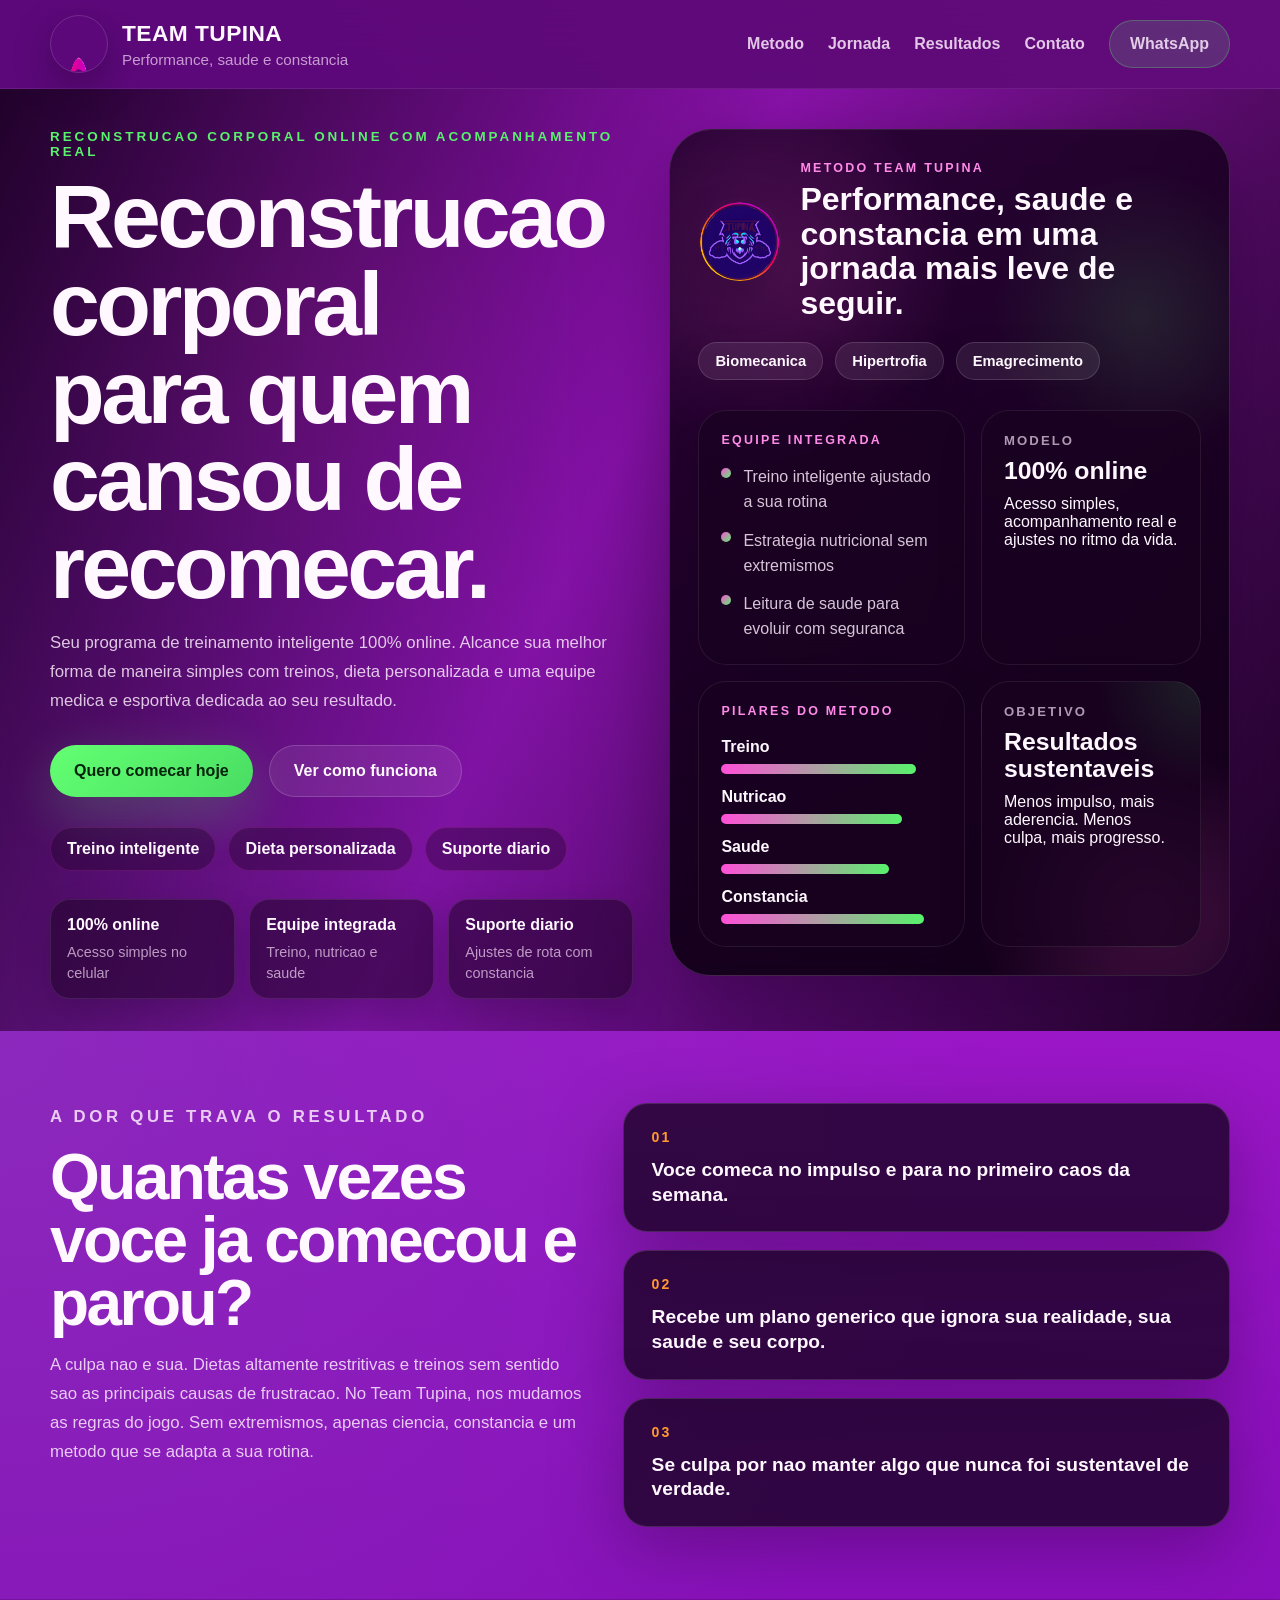
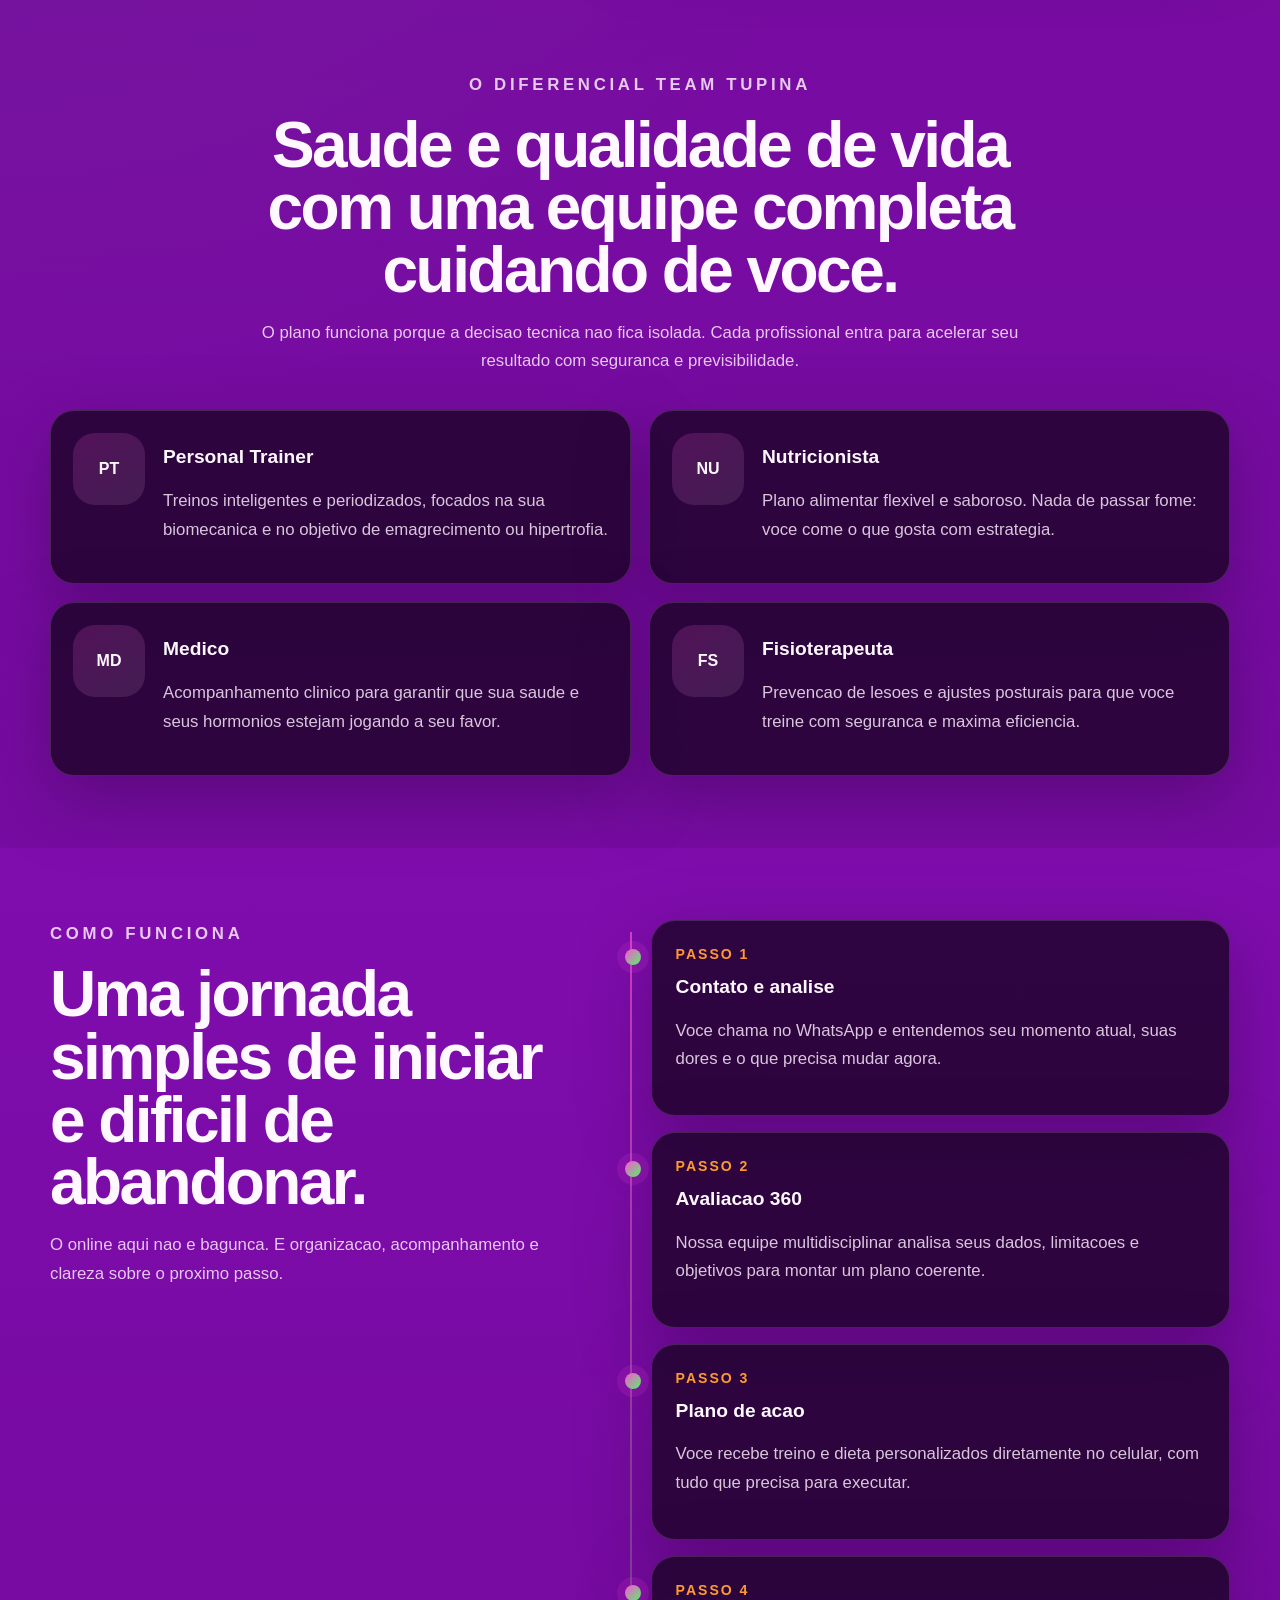
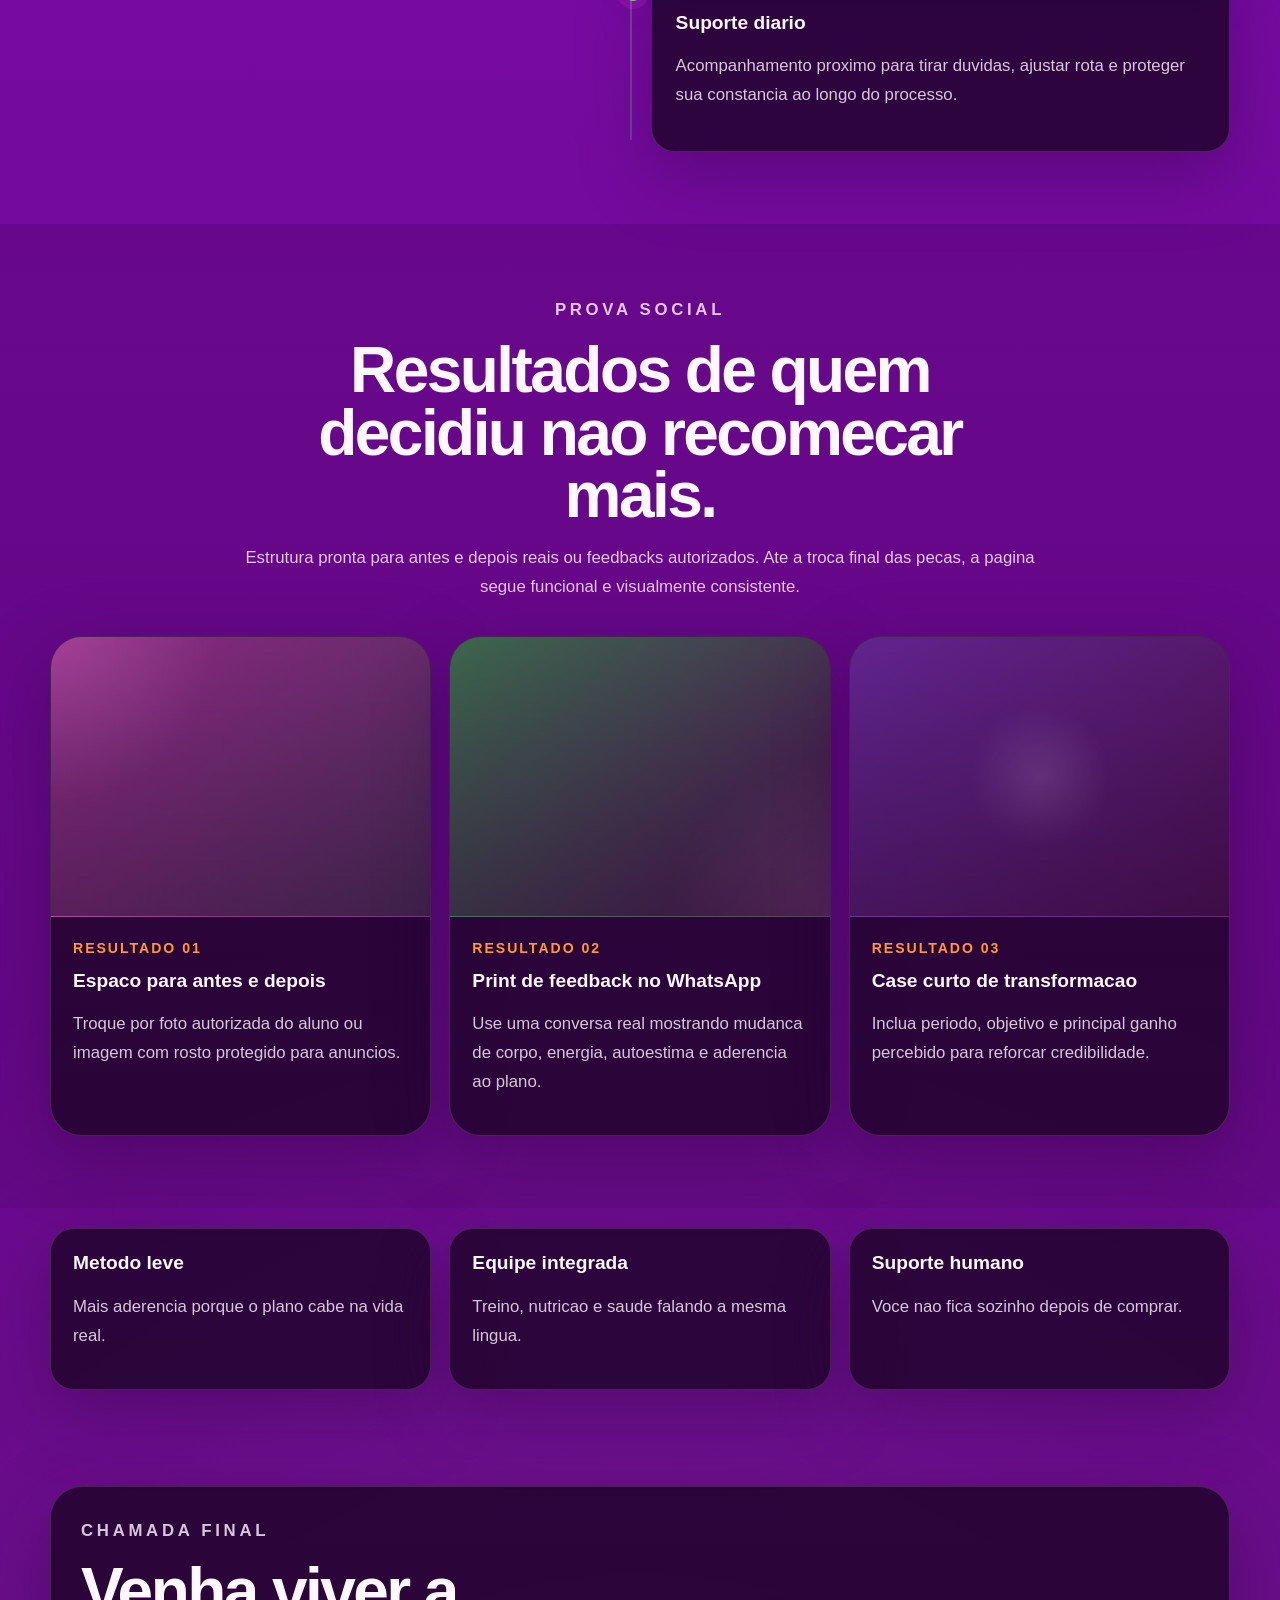
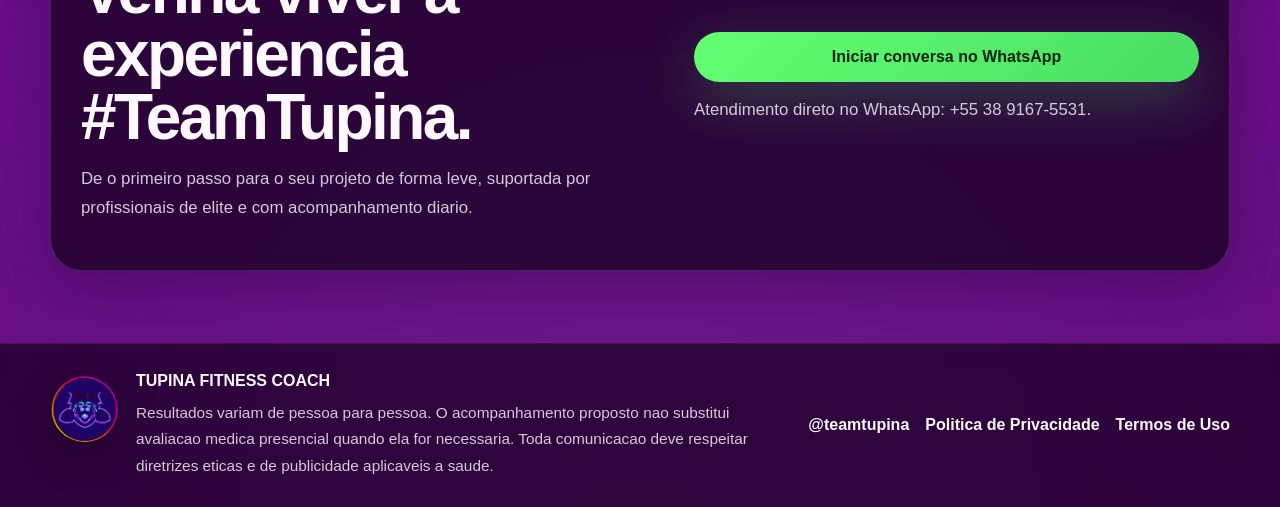
==== index.html @ 08cf5321 "chore: initialize Team Tupina project baseline" ====
<!DOCTYPE html>
<html lang="pt-BR">
<head>
  <meta charset="UTF-8">
  <meta name="viewport" content="width=device-width, initial-scale=1.0">
  <title>Team Tupina | Reconstrucao corporal sem recomecos</title>
  <meta name="description" content="Programa 100% online do Team Tupina com treino inteligente, dieta personalizada e equipe multidisciplinar para reconstruir seu corpo com constancia.">
  <meta name="theme-color" content="#9a12d0">
  <meta name="color-scheme" content="dark">
  <meta property="og:title" content="Team Tupina | Reconstrucao corporal sem recomecos">
  <meta property="og:description" content="Treinos, dieta personalizada e equipe medica e esportiva dedicada ao seu resultado.">
  <meta property="og:type" content="website">
  <meta property="og:locale" content="pt_BR">
  <meta property="og:image" content="./assets/logo-team.png">
  <meta property="og:image:alt" content="Logo circular do Team Tupina">
  <script>document.documentElement.classList.add("js");</script>
  <link rel="icon" type="image/png" href="./assets/favicon-teamtupina.png">
  <link rel="apple-touch-icon" href="./assets/favicon-teamtupina.png">
  <link rel="stylesheet" href="./styles.css">
</head>
<body>
  <div class="site-shell">
    <header class="site-header" id="top">
      <div class="container header-row">
        <a class="brand-lockup" href="#top" aria-label="Voltar ao topo">
          <span class="brand-badge">
            <img src="./assets/logo-team.png" alt="Logo Team Tupina" width="625" height="625" decoding="async">
          </span>
          <span class="brand-copy">
            <strong>Team Tupina</strong>
            <small>Performance, saude e constancia</small>
          </span>
        </a>

        <button class="menu-toggle" type="button" aria-expanded="false" aria-controls="site-nav">
          Menu
        </button>

        <nav class="site-nav" id="site-nav" aria-label="Principal">
          <a href="#metodo">Metodo</a>
          <a href="#jornada">Jornada</a>
          <a href="#provas">Resultados</a>
          <a href="#contato">Contato</a>
          <a class="cta-mini" href="https://wa.me/553891675531?text=Ola%2C%20quero%20comecar%20hoje%20com%20o%20Team%20Tupina." target="_blank" rel="noopener noreferrer">WhatsApp</a>
        </nav>
      </div>
    </header>

    <main>
      <section class="hero-section">
        <div class="hero-background" aria-hidden="true"></div>
        <div class="container hero-grid">
          <div class="hero-copy-block reveal">
            <p class="eyebrow">Reconstrucao corporal online com acompanhamento real</p>
            <h1>Reconstrucao corporal para quem cansou de recomecar.</h1>
            <p class="hero-text">Seu programa de treinamento inteligente 100% online. Alcance sua melhor forma de maneira simples com treinos, dieta personalizada e uma equipe medica e esportiva dedicada ao seu resultado.</p>
            <div class="hero-actions">
              <a class="btn-primary" href="https://wa.me/553891675531?text=Ola%2C%20quero%20comecar%20hoje%20com%20o%20Team%20Tupina." target="_blank" rel="noopener noreferrer">Quero comecar hoje</a>
              <a class="btn-secondary" href="#metodo">Ver como funciona</a>
            </div>
            <ul class="hero-pills" aria-label="Destaques">
              <li>Treino inteligente</li>
              <li>Dieta personalizada</li>
              <li>Suporte diario</li>
            </ul>
            <div class="hero-micro-stats" aria-label="Indicadores do metodo">
              <article>
                <strong>100% online</strong>
                <span>Acesso simples no celular</span>
              </article>
              <article>
                <strong>Equipe integrada</strong>
                <span>Treino, nutricao e saude</span>
              </article>
              <article>
                <strong>Suporte diario</strong>
                <span>Ajustes de rota com constancia</span>
              </article>
            </div>
          </div>

          <aside class="hero-visual reveal" aria-label="Painel visual do metodo">
            <div class="hero-clean-panel">
              <div class="hero-panel-glow"></div>
              <div class="hero-panel-top">
                <div class="hero-panel-brand">
                  <img src="./assets/logo-team.png" alt="Logo Team Tupina" width="625" height="625" decoding="async">
                  <div>
                    <span class="card-tag">Metodo Team Tupina</span>
                    <h2>Performance, saude e constancia em uma jornada mais leve de seguir.</h2>
                  </div>
                </div>
                <div class="hero-chip-row">
                  <div class="hero-chip">Biomecanica</div>
                  <div class="hero-chip">Hipertrofia</div>
                  <div class="hero-chip">Emagrecimento</div>
                </div>
              </div>

              <div class="hero-dashboard">
                <article class="dashboard-card dashboard-card-large">
                  <p class="card-tag">Equipe integrada</p>
                  <ul class="hero-checklist" aria-label="Diferenciais">
                    <li>Treino inteligente ajustado a sua rotina</li>
                    <li>Estrategia nutricional sem extremismos</li>
                    <li>Leitura de saude para evoluir com seguranca</li>
                  </ul>
                </article>

                <article class="dashboard-card dashboard-card-metric">
                  <span class="metric-label">Modelo</span>
                  <strong>100% online</strong>
                  <p>Acesso simples, acompanhamento real e ajustes no ritmo da vida.</p>
                </article>

                <article class="dashboard-card dashboard-card-bars">
                  <p class="card-tag">Pilares do metodo</p>
                  <div class="progress-list" aria-label="Pilares do metodo">
                    <div>
                      <span>Treino</span>
                      <b style="width: 88%;"></b>
                    </div>
                    <div>
                      <span>Nutricao</span>
                      <b style="width: 82%;"></b>
                    </div>
                    <div>
                      <span>Saude</span>
                      <b style="width: 76%;"></b>
                    </div>
                    <div>
                      <span>Constancia</span>
                      <b style="width: 92%;"></b>
                    </div>
                  </div>
                </article>

                <article class="dashboard-card dashboard-card-metric accent-card">
                  <span class="metric-label">Objetivo</span>
                  <strong>Resultados sustentaveis</strong>
                  <p>Menos impulso, mais aderencia. Menos culpa, mais progresso.</p>
                </article>
              </div>
            </div>
          </aside>
        </div>
      </section>

      <section class="section">
        <div class="container split-block">
          <div class="section-copy reveal">
            <p class="eyebrow">A dor que trava o resultado</p>
            <h2>Quantas vezes voce ja comecou e parou?</h2>
            <p>A culpa nao e sua. Dietas altamente restritivas e treinos sem sentido sao as principais causas de frustracao. No Team Tupina, nos mudamos as regras do jogo. Sem extremismos, apenas ciencia, constancia e um metodo que se adapta a sua rotina.</p>
          </div>
          <div class="stack-cards">
            <article class="dark-card reveal">
              <span class="card-number">01</span>
              <h3>Voce comeca no impulso e para no primeiro caos da semana.</h3>
            </article>
            <article class="dark-card reveal">
              <span class="card-number">02</span>
              <h3>Recebe um plano generico que ignora sua realidade, sua saude e seu corpo.</h3>
            </article>
            <article class="dark-card reveal">
              <span class="card-number">03</span>
              <h3>Se culpa por nao manter algo que nunca foi sustentavel de verdade.</h3>
            </article>
          </div>
        </div>
      </section>

      <section class="section section-soft" id="metodo">
        <div class="container">
          <div class="section-copy section-copy-center reveal">
            <p class="eyebrow">O diferencial Team Tupina</p>
            <h2>Saude e qualidade de vida com uma equipe completa cuidando de voce.</h2>
            <p>O plano funciona porque a decisao tecnica nao fica isolada. Cada profissional entra para acelerar seu resultado com seguranca e previsibilidade.</p>
          </div>
          <div class="pillar-grid">
            <article class="pillar-card reveal">
              <div class="pillar-icon">PT</div>
              <div>
                <h3>Personal Trainer</h3>
                <p>Treinos inteligentes e periodizados, focados na sua biomecanica e no objetivo de emagrecimento ou hipertrofia.</p>
              </div>
            </article>
            <article class="pillar-card reveal">
              <div class="pillar-icon">NU</div>
              <div>
                <h3>Nutricionista</h3>
                <p>Plano alimentar flexivel e saboroso. Nada de passar fome: voce come o que gosta com estrategia.</p>
              </div>
            </article>
            <article class="pillar-card reveal">
              <div class="pillar-icon">MD</div>
              <div>
                <h3>Medico</h3>
                <p>Acompanhamento clinico para garantir que sua saude e seus hormonios estejam jogando a seu favor.</p>
              </div>
            </article>
            <article class="pillar-card reveal">
              <div class="pillar-icon">FS</div>
              <div>
                <h3>Fisioterapeuta</h3>
                <p>Prevencao de lesoes e ajustes posturais para que voce treine com seguranca e maxima eficiencia.</p>
              </div>
            </article>
          </div>
        </div>
      </section>

      <section class="section" id="jornada">
        <div class="container split-block">
          <div class="section-copy reveal">
            <p class="eyebrow">Como funciona</p>
            <h2>Uma jornada simples de iniciar e dificil de abandonar.</h2>
            <p>O online aqui nao e bagunca. E organizacao, acompanhamento e clareza sobre o proximo passo.</p>
          </div>
          <div class="timeline">
            <article class="timeline-card reveal">
              <span>Passo 1</span>
              <h3>Contato e analise</h3>
              <p>Voce chama no WhatsApp e entendemos seu momento atual, suas dores e o que precisa mudar agora.</p>
            </article>
            <article class="timeline-card reveal">
              <span>Passo 2</span>
              <h3>Avaliacao 360</h3>
              <p>Nossa equipe multidisciplinar analisa seus dados, limitacoes e objetivos para montar um plano coerente.</p>
            </article>
            <article class="timeline-card reveal">
              <span>Passo 3</span>
              <h3>Plano de acao</h3>
              <p>Voce recebe treino e dieta personalizados diretamente no celular, com tudo que precisa para executar.</p>
            </article>
            <article class="timeline-card reveal">
              <span>Passo 4</span>
              <h3>Suporte diario</h3>
              <p>Acompanhamento proximo para tirar duvidas, ajustar rota e proteger sua constancia ao longo do processo.</p>
            </article>
          </div>
        </div>
      </section>

      <section class="section section-soft" id="provas">
        <div class="container">
          <div class="section-copy section-copy-center reveal">
            <p class="eyebrow">Prova social</p>
            <h2>Resultados de quem decidiu nao recomecar mais.</h2>
            <p>Estrutura pronta para antes e depois reais ou feedbacks autorizados. Ate a troca final das pecas, a pagina segue funcional e visualmente consistente.</p>
          </div>
          <div class="proof-grid">
            <article class="proof-card reveal">
              <div class="proof-visual visual-a"></div>
              <div class="proof-copy">
                <span>Resultado 01</span>
                <h3>Espaco para antes e depois</h3>
                <p>Troque por foto autorizada do aluno ou imagem com rosto protegido para anuncios.</p>
              </div>
            </article>
            <article class="proof-card reveal">
              <div class="proof-visual visual-b"></div>
              <div class="proof-copy">
                <span>Resultado 02</span>
                <h3>Print de feedback no WhatsApp</h3>
                <p>Use uma conversa real mostrando mudanca de corpo, energia, autoestima e aderencia ao plano.</p>
              </div>
            </article>
            <article class="proof-card reveal">
              <div class="proof-visual visual-c"></div>
              <div class="proof-copy">
                <span>Resultado 03</span>
                <h3>Case curto de transformacao</h3>
                <p>Inclua periodo, objetivo e principal ganho percebido para reforcar credibilidade.</p>
              </div>
            </article>
          </div>
        </div>
      </section>

      <section class="section section-compact">
        <div class="container mini-stats">
          <article class="mini-stat reveal">
            <strong>Metodo leve</strong>
            <p>Mais aderencia porque o plano cabe na vida real.</p>
          </article>
          <article class="mini-stat reveal">
            <strong>Equipe integrada</strong>
            <p>Treino, nutricao e saude falando a mesma lingua.</p>
          </article>
          <article class="mini-stat reveal">
            <strong>Suporte humano</strong>
            <p>Voce nao fica sozinho depois de comprar.</p>
          </article>
        </div>
      </section>

      <section class="section" id="contato">
        <div class="container">
          <article class="final-card reveal">
            <div class="section-copy">
              <p class="eyebrow">Chamada final</p>
              <h2>Venha viver a experiencia #TeamTupina.</h2>
              <p>De o primeiro passo para o seu projeto de forma leve, suportada por profissionais de elite e com acompanhamento diario.</p>
            </div>
            <div class="final-actions">
              <a class="btn-primary" href="https://wa.me/553891675531?text=Ola%2C%20quero%20iniciar%20uma%20conversa%20com%20o%20Team%20Tupina." target="_blank" rel="noopener noreferrer">Iniciar conversa no WhatsApp</a>
              <p class="note-text">Atendimento direto no WhatsApp: +55 38 9167-5531.</p>
            </div>
          </article>
        </div>
      </section>
    </main>

    <footer class="site-footer">
      <div class="container footer-row">
        <div class="footer-brand">
          <img src="./assets/logo-team.png" alt="Logo Team Tupina" width="625" height="625" decoding="async" loading="lazy">
          <div>
            <p class="footer-title">Tupina Fitness Coach</p>
            <p class="footer-text">Resultados variam de pessoa para pessoa. O acompanhamento proposto nao substitui avaliacao medica presencial quando ela for necessaria. Toda comunicacao deve respeitar diretrizes eticas e de publicidade aplicaveis a saude.</p>
          </div>
        </div>
        <nav class="footer-links" aria-label="Rodape">
          <a href="https://www.instagram.com/teamtupina/" target="_blank" rel="noopener noreferrer">@teamtupina</a>
          <a href="./privacy.html">Politica de Privacidade</a>
          <a href="./terms.html">Termos de Uso</a>
        </nav>
      </div>
    </footer>
  </div>

  <script src="./script.js"></script>
</body>
</html>
---- styles.css ----
:root {
  --bg: #9a12d0;
  --bg-deep: #260033;
  --bg-panel: rgba(31, 4, 43, 0.84);
  --bg-panel-soft: rgba(42, 7, 58, 0.72);
  --line: rgba(255, 228, 255, 0.14);
  --text: #fff8ff;
  --text-soft: rgba(255, 240, 255, 0.82);
  --text-muted: rgba(255, 230, 255, 0.66);
  --accent: #ff4fd8;
  --accent-soft: #c86dff;
  --leaf: #58f26c;
  --orange: #ff9a2f;
  --shadow: 0 22px 70px rgba(38, 0, 49, 0.34);
  --radius-xl: 32px;
  --radius-lg: 24px;
  --radius-md: 18px;
  --container: 1180px;
  --font-display: "Segoe UI", "Trebuchet MS", "Arial", sans-serif;
  --font-body: "Segoe UI", "Arial", sans-serif;
}

*,
*::before,
*::after {
  box-sizing: border-box;
}

html {
  scroll-behavior: smooth;
}

main [id] {
  scroll-margin-top: 112px;
}

body {
  margin: 0;
  min-height: 100vh;
  font-family: var(--font-body);
  color: var(--text);
  background:
    radial-gradient(circle at top right, rgba(255, 79, 216, 0.24), transparent 28%),
    radial-gradient(circle at left 20%, rgba(88, 242, 108, 0.1), transparent 22%),
    radial-gradient(circle at bottom center, rgba(255, 255, 255, 0.08), transparent 24%),
    linear-gradient(180deg, #a116d7 0%, #840eb5 38%, #5f057e 100%);
}

img {
  max-width: 100%;
  display: block;
}

a {
  color: inherit;
  text-decoration: none;
}

button {
  font: inherit;
}

.site-shell {
  min-height: 100vh;
}

.container {
  width: min(calc(100% - 40px), var(--container));
  margin: 0 auto;
}

.site-header {
  position: sticky;
  top: 0;
  z-index: 100;
  backdrop-filter: blur(18px);
  background: rgba(58, 0, 78, 0.68);
  border-bottom: 1px solid rgba(255, 255, 255, 0.08);
}

.header-row {
  display: flex;
  align-items: center;
  justify-content: space-between;
  gap: 20px;
  min-height: 88px;
}

.brand-lockup {
  display: inline-flex;
  align-items: center;
  gap: 14px;
  min-width: 0;
}

.brand-badge {
  width: 58px;
  height: 58px;
  border-radius: 50%;
  overflow: hidden;
  flex: 0 0 auto;
  border: 1px solid rgba(255, 255, 255, 0.14);
  box-shadow: 0 14px 36px rgba(26, 0, 33, 0.35);
}

.brand-copy {
  display: flex;
  flex-direction: column;
  min-width: 0;
}

.brand-copy strong {
  font-family: var(--font-display);
  font-size: 1.42rem;
  font-weight: 800;
  letter-spacing: 0.02em;
  text-transform: uppercase;
}

.brand-copy small {
  margin-top: 4px;
  color: var(--text-muted);
  font-size: 0.95rem;
}

.site-nav {
  display: flex;
  align-items: center;
  gap: 24px;
}

.site-nav a {
  color: var(--text-soft);
  font-weight: 600;
}

.site-nav a:hover,
.footer-links a:hover {
  color: #ffffff;
}

.site-nav a:focus-visible,
.footer-links a:focus-visible,
.cta-mini:focus-visible,
.btn-primary:focus-visible,
.btn-secondary:focus-visible,
.menu-toggle:focus-visible,
.brand-lockup:focus-visible {
  outline: 2px solid rgba(255, 255, 255, 0.92);
  outline-offset: 4px;
}

.menu-toggle {
  display: none;
  border: 1px solid rgba(255, 255, 255, 0.16);
  background: rgba(255, 255, 255, 0.08);
  color: var(--text);
  border-radius: 999px;
  padding: 12px 16px;
}

.cta-mini,
.btn-primary,
.btn-secondary {
  display: inline-flex;
  align-items: center;
  justify-content: center;
  border-radius: 999px;
  font-family: var(--font-display);
  font-weight: 800;
  transition: transform 180ms ease, box-shadow 180ms ease, background 180ms ease;
}

.cta-mini:hover,
.btn-primary:hover,
.btn-secondary:hover {
  transform: translateY(-2px);
}

.cta-mini {
  padding: 14px 20px;
  background: rgba(88, 242, 108, 0.14);
  color: var(--leaf);
  border: 1px solid rgba(88, 242, 108, 0.28);
}

.btn-primary {
  padding: 16px 24px;
  color: #06230b;
  background: linear-gradient(135deg, #63ff72, #49dd63);
  box-shadow: 0 18px 54px rgba(88, 242, 108, 0.24);
}

.btn-secondary {
  padding: 16px 24px;
  color: var(--text);
  background: rgba(255, 255, 255, 0.08);
  border: 1px solid rgba(255, 255, 255, 0.16);
}

.hero-section {
  position: relative;
  overflow: hidden;
  min-height: calc(100vh - 88px);
  padding: 40px 0 32px;
  display: flex;
  align-items: center;
}

.hero-background {
  position: absolute;
  inset: 0;
  background:
    linear-gradient(115deg, rgba(22, 0, 28, 0.92), rgba(90, 0, 113, 0.42) 46%, rgba(18, 0, 22, 0.92)),
    radial-gradient(circle at 22% 24%, rgba(255, 79, 216, 0.24), transparent 22%),
    radial-gradient(circle at 78% 42%, rgba(88, 242, 108, 0.12), transparent 18%);
}

.hero-grid {
  position: relative;
  z-index: 1;
  display: grid;
  grid-template-columns: minmax(0, 1.02fr) minmax(420px, 0.98fr);
  gap: 36px;
  align-items: center;
}

.eyebrow {
  margin: 0 0 14px;
  color: var(--leaf);
  font-size: 0.84rem;
  letter-spacing: 0.22em;
  font-weight: 800;
  text-transform: uppercase;
}

.hero-copy-block h1,
.section-copy h2,
.final-card h2 {
  margin: 0;
  font-family: var(--font-display);
  font-weight: 900;
  letter-spacing: -0.04em;
  line-height: 0.98;
}

.hero-copy-block h1 {
  font-size: clamp(3.2rem, 7vw, 6.2rem);
  max-width: 10ch;
}

.hero-text,
.section-copy p,
.pillar-card p,
.timeline-card p,
.proof-copy p,
.mini-stat p,
.final-actions p,
.footer-text,
.legal-main p {
  color: var(--text-soft);
  line-height: 1.72;
  font-size: 1.05rem;
}

.hero-actions {
  display: flex;
  flex-wrap: wrap;
  gap: 16px;
  margin-top: 30px;
}

.hero-micro-stats {
  display: grid;
  grid-template-columns: repeat(3, minmax(0, 1fr));
  gap: 14px;
  margin-top: 28px;
}

.hero-micro-stats article {
  padding: 16px 16px 14px;
  border-radius: 20px;
  background: rgba(24, 0, 31, 0.5);
  border: 1px solid rgba(255, 255, 255, 0.09);
  box-shadow: 0 16px 34px rgba(24, 0, 30, 0.22);
}

.hero-micro-stats strong {
  display: block;
  font-family: var(--font-display);
  font-size: 1rem;
  font-weight: 800;
}

.hero-micro-stats span {
  display: block;
  margin-top: 8px;
  color: var(--text-muted);
  font-size: 0.9rem;
  line-height: 1.45;
}

.hero-pills {
  display: flex;
  flex-wrap: wrap;
  gap: 12px;
  list-style: none;
  padding: 0;
  margin: 30px 0 0;
}

.hero-pills li {
  padding: 12px 16px;
  border-radius: 999px;
  background: rgba(30, 0, 38, 0.36);
  border: 1px solid rgba(255, 79, 216, 0.16);
  color: var(--text);
  font-weight: 600;
}

.hero-visual {
  position: relative;
  min-height: 100%;
}

.hero-clean-panel {
  position: relative;
  min-height: 720px;
  border-radius: 42px;
  overflow: hidden;
  border: 1px solid rgba(255, 255, 255, 0.12);
  background:
    radial-gradient(circle at 18% 16%, rgba(255, 79, 216, 0.18), transparent 22%),
    radial-gradient(circle at 84% 22%, rgba(88, 242, 108, 0.12), transparent 18%),
    linear-gradient(180deg, rgba(22, 0, 30, 0.82), rgba(20, 0, 27, 0.96));
  box-shadow: 0 28px 90px rgba(28, 0, 37, 0.42);
  padding: 28px;
}

.hero-panel-glow {
  position: absolute;
  inset: auto -100px -120px auto;
  width: 360px;
  height: 360px;
  border-radius: 50%;
  background: radial-gradient(circle, rgba(255, 79, 216, 0.22), transparent 68%);
  pointer-events: none;
}

.hero-panel-top {
  position: relative;
  z-index: 1;
  display: grid;
  gap: 22px;
}

.hero-panel-brand {
  display: grid;
  grid-template-columns: 84px minmax(0, 1fr);
  gap: 18px;
  align-items: center;
}

.hero-panel-brand img {
  width: 84px;
  height: 84px;
  border-radius: 50%;
  object-fit: cover;
  box-shadow: 0 18px 36px rgba(20, 0, 27, 0.26);
}

.hero-panel-brand h2 {
  margin: 6px 0 0;
  font-family: var(--font-display);
  font-size: 2rem;
  line-height: 1.08;
}

.hero-chip-row {
  display: flex;
  flex-wrap: wrap;
  gap: 12px;
}

.hero-chip {
  display: inline-flex;
  align-items: center;
  justify-content: center;
  padding: 10px 16px;
  border-radius: 999px;
  background: rgba(255, 255, 255, 0.08);
  border: 1px solid rgba(255, 255, 255, 0.14);
  backdrop-filter: blur(12px);
  color: var(--text);
  font-size: 0.92rem;
  font-weight: 700;
  box-shadow: 0 18px 36px rgba(26, 0, 32, 0.24);
}

.hero-dashboard {
  position: relative;
  z-index: 1;
  display: grid;
  grid-template-columns: minmax(0, 1.15fr) minmax(220px, 0.85fr);
  gap: 16px;
  margin-top: 30px;
}

.dashboard-card {
  padding: 22px;
  border-radius: 28px;
  background: rgba(24, 2, 32, 0.68);
  border: 1px solid rgba(255, 255, 255, 0.08);
  box-shadow: 0 18px 42px rgba(20, 0, 26, 0.24);
  backdrop-filter: blur(14px);
}

.dashboard-card-large {
  min-height: 220px;
}

.dashboard-card-bars {
  min-height: 260px;
}

.dashboard-card-metric {
  display: grid;
  align-content: start;
  gap: 10px;
}

.dashboard-card-metric strong {
  font-family: var(--font-display);
  font-size: 1.55rem;
  line-height: 1.08;
}

.dashboard-card-metric p {
  margin: 0;
}

.metric-label {
  color: var(--text-muted);
  font-size: 0.82rem;
  letter-spacing: 0.16em;
  font-weight: 800;
  text-transform: uppercase;
}

.accent-card {
  background:
    radial-gradient(circle at top right, rgba(88, 242, 108, 0.12), transparent 30%),
    rgba(24, 2, 32, 0.68);
}

.hero-checklist {
  margin: 18px 0 0;
  padding: 0;
  list-style: none;
  display: grid;
  gap: 14px;
}

.hero-checklist li {
  position: relative;
  padding-left: 22px;
  color: var(--text-soft);
  line-height: 1.55;
  font-size: 1rem;
}

.hero-checklist li::before {
  content: "";
  position: absolute;
  left: 0;
  top: 0.5em;
  width: 10px;
  height: 10px;
  border-radius: 50%;
  background: linear-gradient(135deg, var(--accent), var(--leaf));
  transform: translateY(-50%);
}

.dark-card,
.pillar-card,
.timeline-card,
.proof-card,
.mini-stat,
.final-card,
.legal-card {
  background: var(--bg-panel);
  border: 1px solid var(--line);
  box-shadow: var(--shadow);
}

.proof-card,
.final-card,
.legal-card {
  border-radius: var(--radius-xl);
}

.dark-card,
.pillar-card,
.timeline-card,
.mini-stat {
  border-radius: var(--radius-lg);
}

.card-tag {
  margin: 0 0 10px;
  color: #ff8ae9;
  font-size: 0.78rem;
  letter-spacing: 0.18em;
  font-weight: 800;
  text-transform: uppercase;
}

.progress-list {
  display: grid;
  gap: 14px;
  margin-top: 20px;
}

.progress-list div {
  display: grid;
  gap: 8px;
}

.progress-list span {
  font-weight: 700;
}

.progress-list b {
  display: block;
  height: 10px;
  border-radius: 999px;
  background: linear-gradient(90deg, var(--accent), var(--leaf));
}

.section {
  padding: 72px 0;
}

.section-soft {
  background: linear-gradient(180deg, rgba(72, 0, 92, 0.28), rgba(42, 0, 53, 0.1));
}

.section-compact {
  padding-top: 20px;
  padding-bottom: 24px;
}

.split-block {
  display: grid;
  grid-template-columns: minmax(0, 0.94fr) minmax(0, 1.06fr);
  gap: 34px;
  align-items: start;
}

.section-copy h2 {
  font-size: clamp(2.3rem, 5vw, 4.4rem);
  margin-bottom: 14px;
}

.section-copy-center {
  max-width: 800px;
  margin: 0 auto 34px;
  text-align: center;
}

.stack-cards {
  display: grid;
  gap: 18px;
}

.dark-card {
  padding: 24px 28px;
}

.card-number,
.timeline-card span,
.proof-copy span {
  color: var(--orange);
  letter-spacing: 0.14em;
  text-transform: uppercase;
  font-size: 0.88rem;
  font-weight: 800;
}

.dark-card h3,
.pillar-card h3,
.timeline-card h3,
.proof-copy h3,
.mini-stat strong {
  margin: 12px 0 0;
  font-family: var(--font-display);
  font-size: 1.2rem;
  line-height: 1.28;
}

.pillar-grid {
  display: grid;
  grid-template-columns: repeat(2, minmax(0, 1fr));
  gap: 18px;
}

.pillar-card {
  padding: 22px;
  display: grid;
  grid-template-columns: 72px minmax(0, 1fr);
  gap: 18px;
  align-items: start;
}

.pillar-icon {
  width: 72px;
  height: 72px;
  border-radius: 22px;
  display: inline-flex;
  align-items: center;
  justify-content: center;
  font-family: var(--font-display);
  font-weight: 900;
  background: linear-gradient(145deg, rgba(255, 79, 216, 0.18), rgba(255, 255, 255, 0.1));
  color: var(--text);
}

.timeline {
  position: relative;
  display: grid;
  gap: 16px;
  padding-left: 28px;
}

.timeline::before {
  content: "";
  position: absolute;
  left: 7px;
  top: 12px;
  bottom: 12px;
  width: 2px;
  background: linear-gradient(180deg, rgba(255, 79, 216, 0.72), rgba(88, 242, 108, 0.24));
}

.timeline-card {
  position: relative;
  padding: 24px;
}

.timeline-card::before {
  content: "";
  position: absolute;
  top: 28px;
  left: -27px;
  width: 16px;
  height: 16px;
  border-radius: 50%;
  background: linear-gradient(135deg, var(--accent), var(--leaf));
  box-shadow: 0 0 0 8px rgba(255, 79, 216, 0.12);
}

.proof-grid {
  display: grid;
  grid-template-columns: repeat(3, minmax(0, 1fr));
  gap: 18px;
}

.proof-card {
  overflow: hidden;
}

.proof-visual {
  min-height: 280px;
  border-bottom: 1px solid rgba(255, 255, 255, 0.08);
}

.visual-a {
  background:
    linear-gradient(180deg, rgba(26, 4, 36, 0.08), rgba(26, 4, 36, 0.34)),
    linear-gradient(135deg, rgba(255, 79, 216, 0.52), rgba(255, 255, 255, 0.18)),
    radial-gradient(circle at top left, rgba(255, 255, 255, 0.22), transparent 35%);
}

.visual-b {
  background:
    linear-gradient(180deg, rgba(26, 4, 36, 0.08), rgba(26, 4, 36, 0.34)),
    linear-gradient(135deg, rgba(88, 242, 108, 0.45), rgba(255, 79, 216, 0.18)),
    radial-gradient(circle at bottom right, rgba(255, 255, 255, 0.16), transparent 34%);
}

.visual-c {
  background:
    linear-gradient(180deg, rgba(26, 4, 36, 0.08), rgba(26, 4, 36, 0.34)),
    linear-gradient(135deg, rgba(170, 78, 255, 0.48), rgba(255, 79, 216, 0.18)),
    radial-gradient(circle at center, rgba(255, 255, 255, 0.18), transparent 30%);
}

.proof-copy {
  padding: 22px;
}

.mini-stats {
  display: grid;
  grid-template-columns: repeat(3, minmax(0, 1fr));
  gap: 18px;
}

.mini-stat {
  padding: 22px;
}

.final-card {
  display: grid;
  grid-template-columns: minmax(0, 1fr) minmax(300px, 0.86fr);
  gap: 26px;
  padding: 30px;
  align-items: center;
}

.final-actions {
  display: grid;
  gap: 14px;
}

.note-text {
  margin: 0;
  color: var(--text-muted);
}

.site-footer {
  border-top: 1px solid rgba(255, 255, 255, 0.08);
  background: rgba(28, 0, 37, 0.76);
}

.footer-row {
  display: grid;
  grid-template-columns: minmax(0, 1fr) auto;
  gap: 24px;
  align-items: center;
  padding: 28px 0;
}

.footer-brand {
  display: flex;
  align-items: flex-start;
  gap: 16px;
}

.footer-brand img {
  width: 70px;
  height: 70px;
  border-radius: 50%;
  object-fit: cover;
  box-shadow: 0 14px 36px rgba(20, 0, 26, 0.35);
}

.footer-title {
  margin: 0;
  font-family: var(--font-display);
  font-size: 1rem;
  font-weight: 800;
  text-transform: uppercase;
}

.footer-text {
  margin: 10px 0 0;
  max-width: 760px;
  font-size: 0.96rem;
}

.footer-links {
  display: flex;
  flex-wrap: wrap;
  gap: 16px;
  justify-content: flex-end;
  font-weight: 700;
}

.reveal,
.js .reveal.is-visible {
  opacity: 1;
  transform: none;
}

.js .reveal {
  opacity: 0;
  transform: translateY(28px);
  transition: opacity 700ms ease, transform 700ms ease;
}

.legal-main {
  padding: 72px 0;
}

.legal-header {
  display: flex;
  flex-direction: column;
  gap: 18px;
  margin-bottom: 26px;
}

.legal-brand {
  width: 86px;
  height: 86px;
  border-radius: 50%;
  object-fit: cover;
  box-shadow: 0 18px 42px rgba(22, 0, 30, 0.35);
}

.legal-card {
  padding: 28px;
}

.legal-stack {
  display: grid;
  gap: 16px;
}

.legal-card h2 {
  margin: 0 0 10px;
  font-family: var(--font-display);
  font-size: 1.2rem;
}

.legal-card p {
  margin: 0;
}

.legal-header h1 {
  margin: 0 0 14px;
  font-family: var(--font-display);
  font-size: clamp(2.2rem, 5vw, 4rem);
  line-height: 1.02;
  letter-spacing: -0.04em;
}

@media (prefers-reduced-motion: reduce) {
  html {
    scroll-behavior: auto;
  }

  .js .reveal,
  .js .reveal.is-visible {
    opacity: 1;
    transform: none;
    transition: none;
  }
}

@media (max-width: 1024px) {
  .hero-grid,
  .split-block,
  .final-card,
  .footer-row {
    grid-template-columns: 1fr;
  }

  .proof-grid,
  .mini-stats,
  .pillar-grid {
    grid-template-columns: 1fr 1fr;
  }

  .hero-clean-panel {
    min-height: 640px;
  }

  .hero-micro-stats {
    grid-template-columns: 1fr;
  }
}

@media (max-width: 820px) {
  .menu-toggle {
    display: inline-flex;
  }

  .site-nav {
    position: absolute;
    top: calc(100% + 10px);
    right: 20px;
    left: 20px;
    display: none;
    flex-direction: column;
    align-items: stretch;
    gap: 14px;
    padding: 18px;
    background: rgba(38, 0, 50, 0.96);
    border: 1px solid rgba(255, 255, 255, 0.1);
    border-radius: 22px;
    box-shadow: var(--shadow);
  }

  .site-nav.is-open {
    display: flex;
  }

  .site-nav a {
    width: 100%;
  }

  .header-row {
    min-height: 82px;
  }
}

@media (max-width: 720px) {
  .container {
    width: min(calc(100% - 28px), var(--container));
  }

  .hero-section,
  .section,
  .legal-main {
    padding-top: 54px;
    padding-bottom: 54px;
  }

  .hero-copy-block h1 {
    max-width: none;
    font-size: clamp(2.5rem, 14vw, 4rem);
  }

  .proof-grid,
  .mini-stats,
  .pillar-grid {
    grid-template-columns: 1fr;
  }

  .pillar-card {
    grid-template-columns: 1fr;
  }

  .footer-brand,
  .footer-links {
    flex-direction: column;
    align-items: flex-start;
  }

  .hero-clean-panel {
    min-height: auto;
    padding: 20px;
  }

  .hero-panel-brand {
    grid-template-columns: 1fr;
  }

  .hero-panel-brand img {
    width: 72px;
    height: 72px;
  }

  .hero-dashboard {
    grid-template-columns: 1fr;
  }

  .hero-chip-row {
    gap: 10px;
  }
}
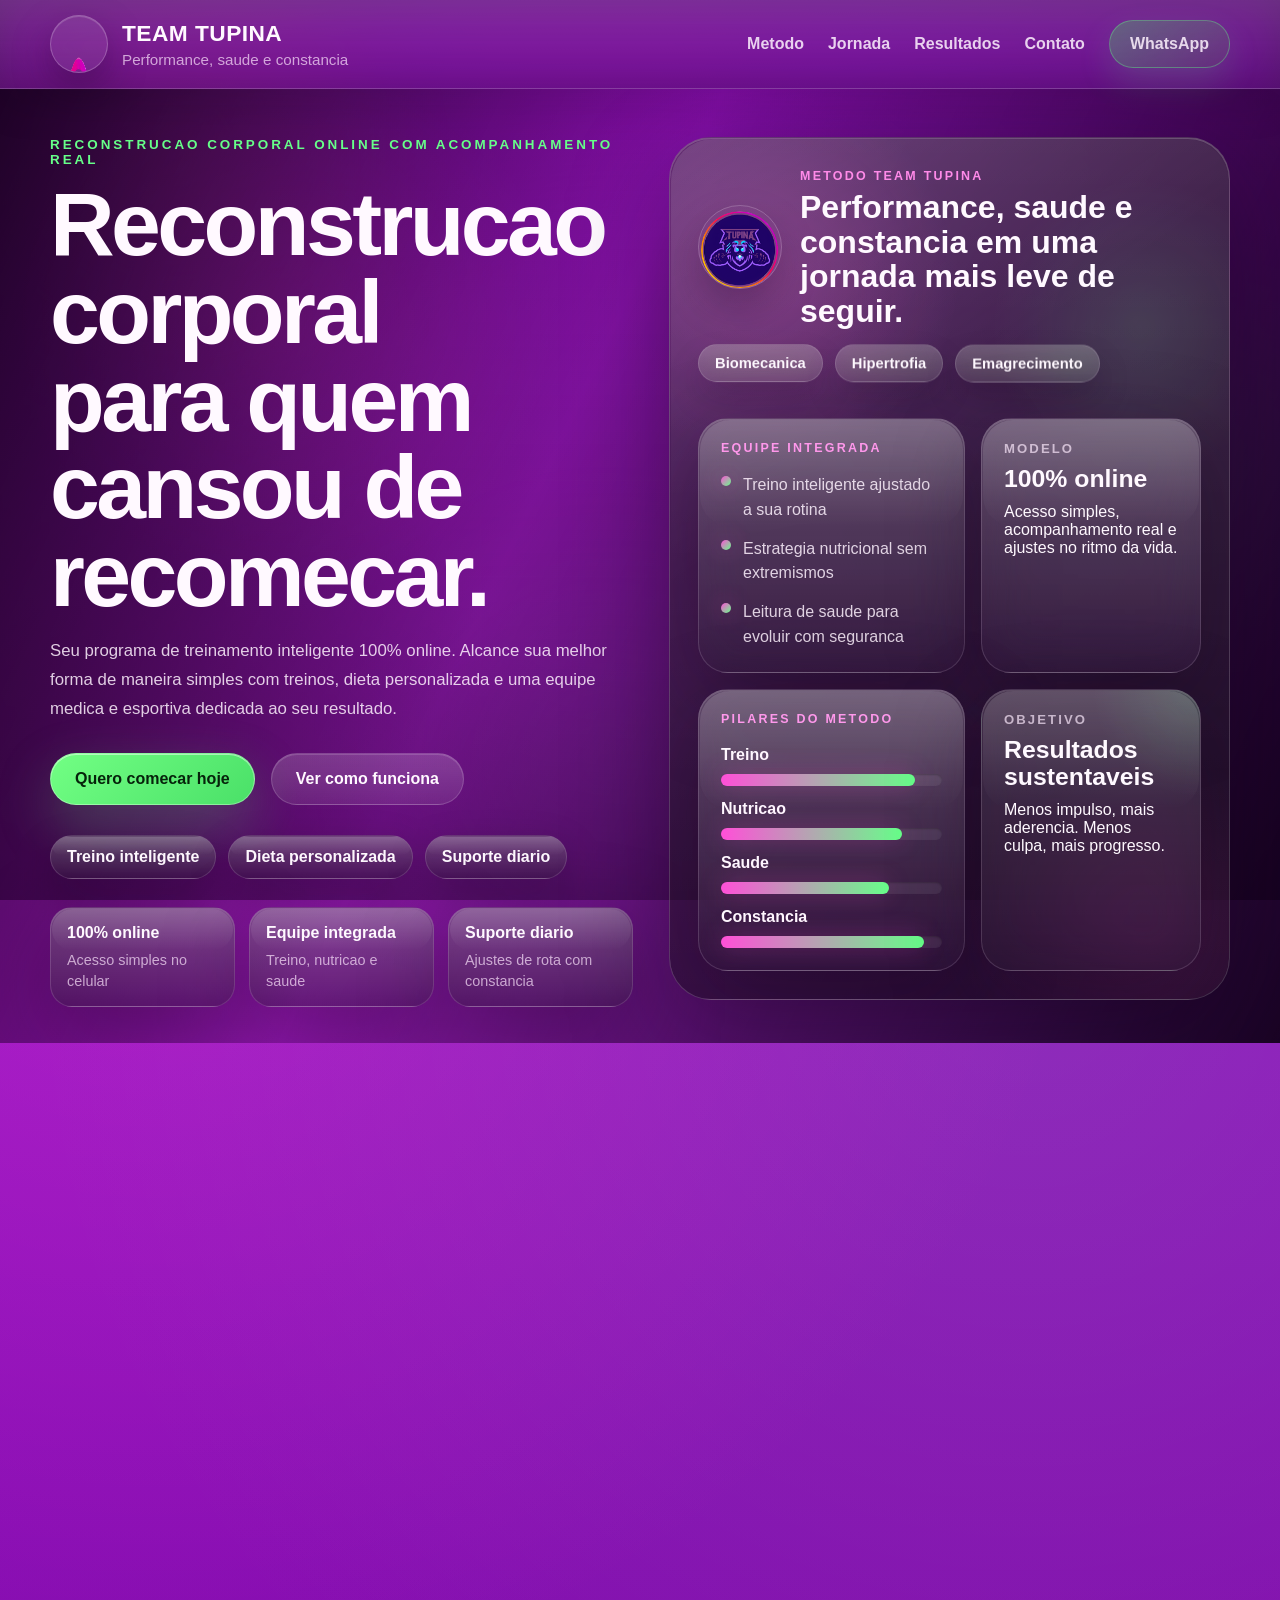
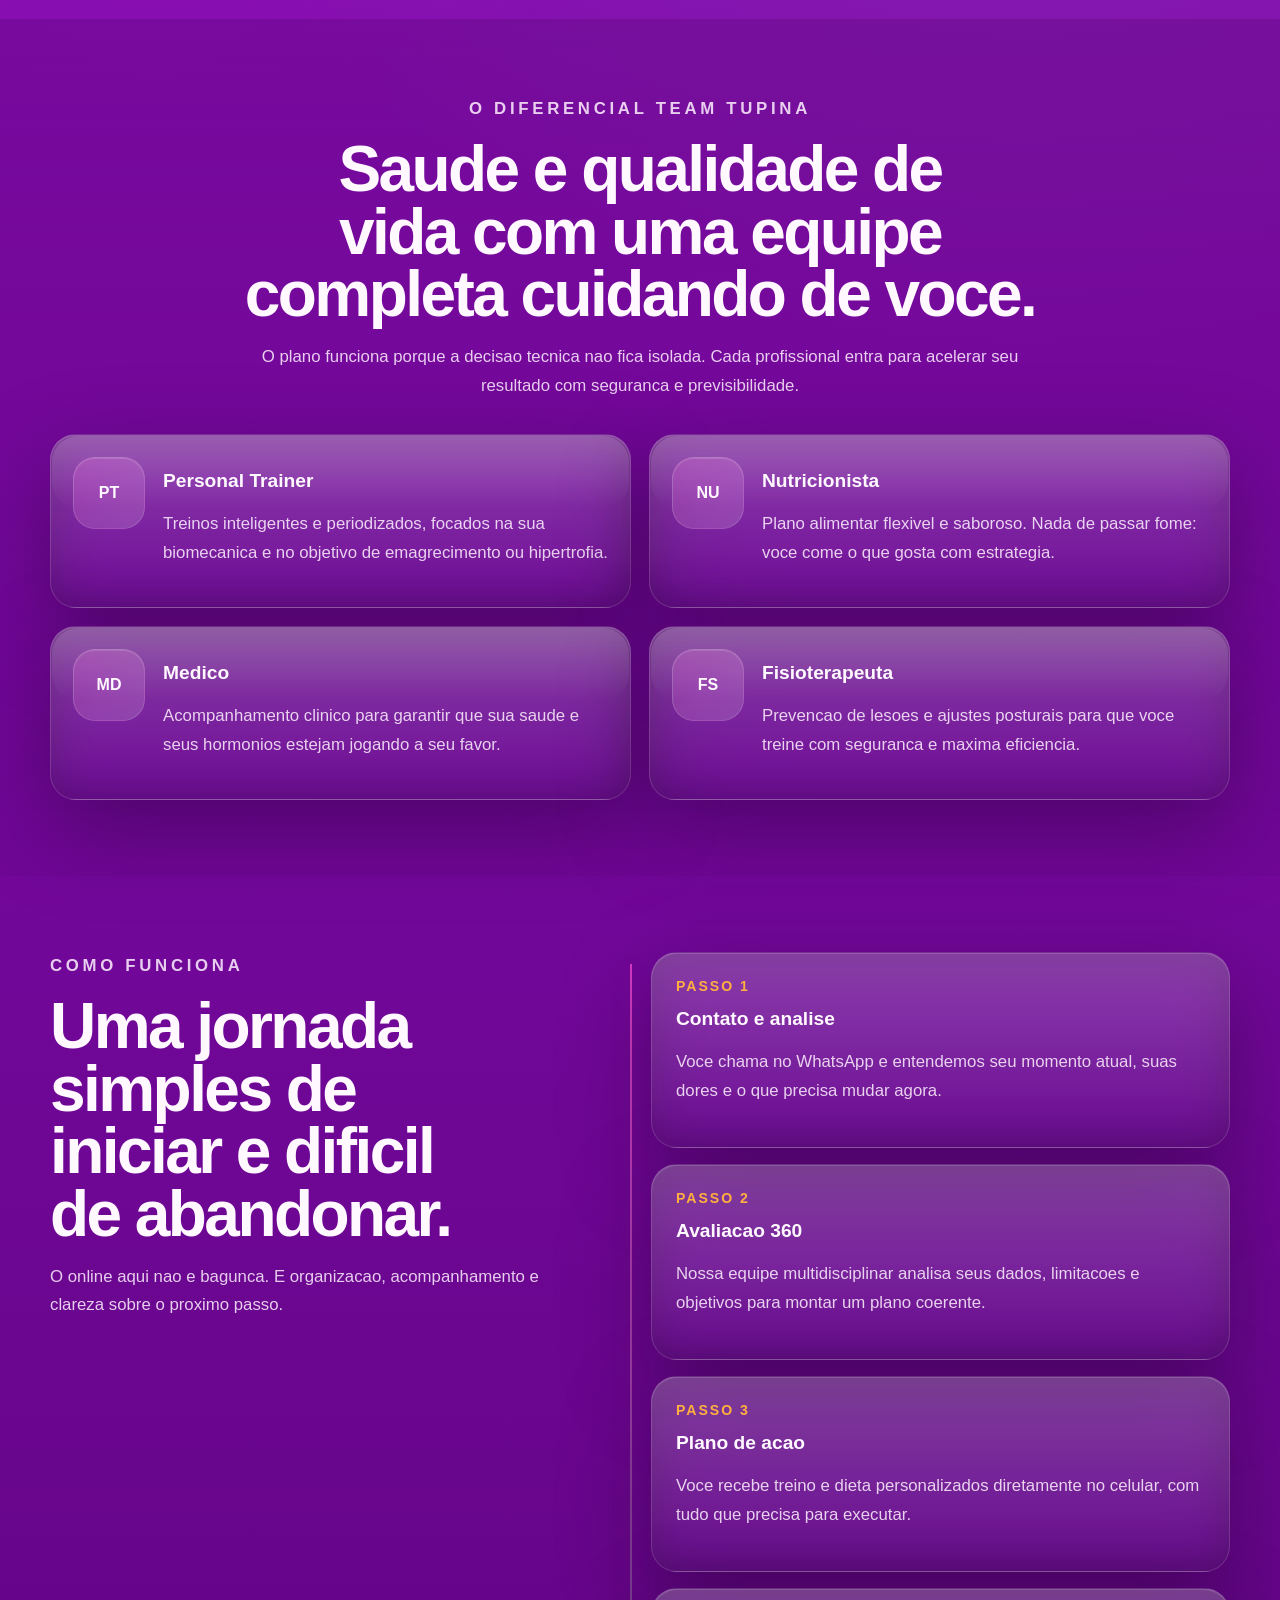
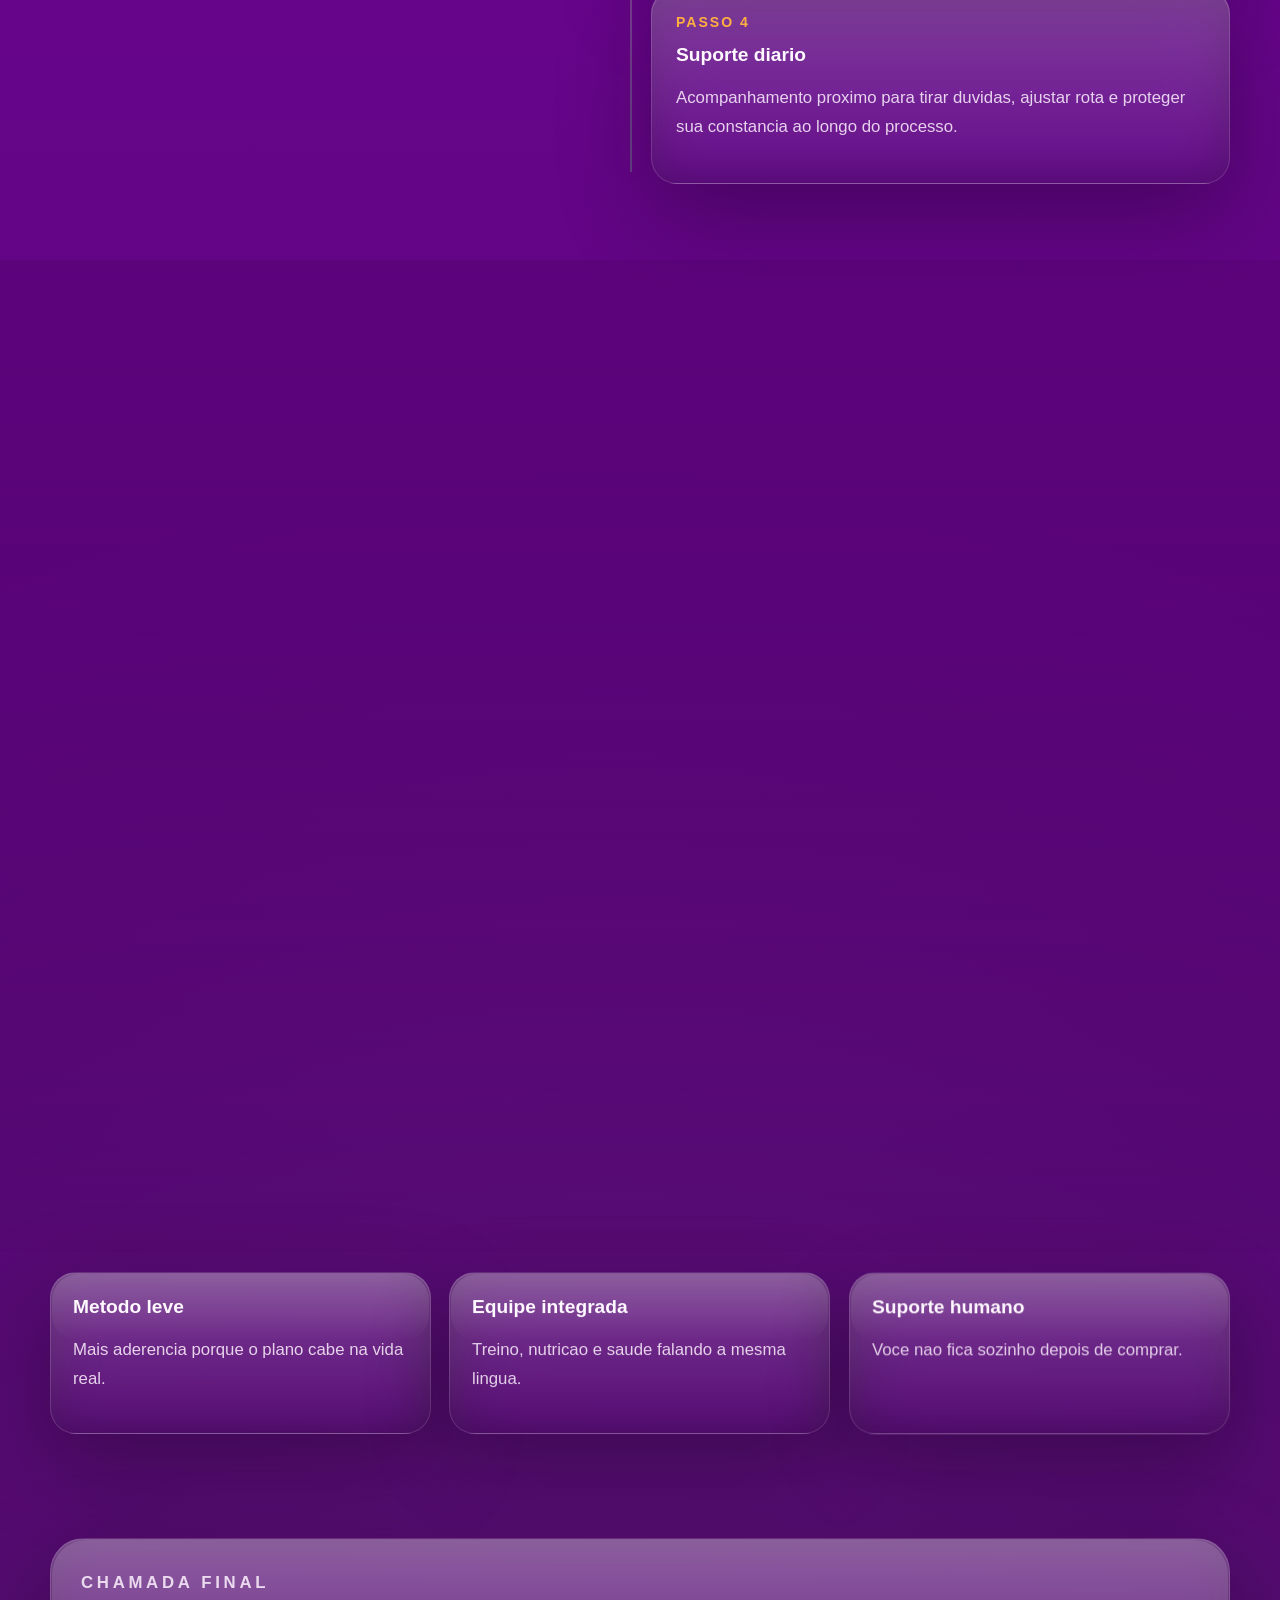
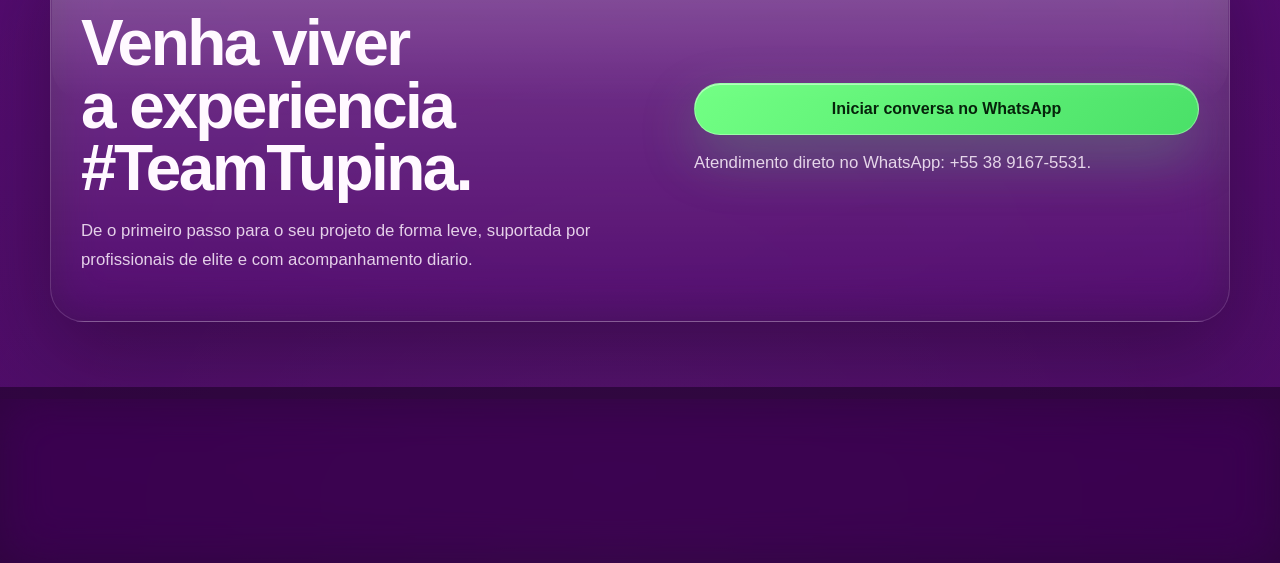
==== commit d837b6fb: "feat: add animejs motion system and glassmorphism refresh" ====
--- a/index.html
+++ b/index.html
@@ -18,7 +18,13 @@
   <link rel="apple-touch-icon" href="./assets/favicon-teamtupina.png">
   <link rel="stylesheet" href="./styles.css">
 </head>
-<body>
+<body class="page-home">
+  <div class="ambient-layer" aria-hidden="true">
+    <span class="ambient-orb orb-a"></span>
+    <span class="ambient-orb orb-b"></span>
+    <span class="ambient-orb orb-c"></span>
+    <span class="ambient-grid"></span>
+  </div>
   <div class="site-shell">
     <header class="site-header" id="top">
       <div class="container header-row">
@@ -118,19 +124,19 @@
                   <div class="progress-list" aria-label="Pilares do metodo">
                     <div>
                       <span>Treino</span>
-                      <b style="width: 88%;"></b>
+                      <b data-progress="88"></b>
                     </div>
                     <div>
                       <span>Nutricao</span>
-                      <b style="width: 82%;"></b>
+                      <b data-progress="82"></b>
                     </div>
                     <div>
                       <span>Saude</span>
-                      <b style="width: 76%;"></b>
+                      <b data-progress="76"></b>
                     </div>
                     <div>
                       <span>Constancia</span>
-                      <b style="width: 92%;"></b>
+                      <b data-progress="92"></b>
                     </div>
                   </div>
                 </article>
@@ -330,6 +336,7 @@
     </footer>
   </div>
 
+  <script src="./assets/vendor/anime.umd.min.js"></script>
   <script src="./script.js"></script>
 </body>
 </html>
--- a/styles.css
+++ b/styles.css
@@ -1,21 +1,28 @@
 :root {
   --bg: #9a12d0;
   --bg-deep: #260033;
-  --bg-panel: rgba(31, 4, 43, 0.84);
-  --bg-panel-soft: rgba(42, 7, 58, 0.72);
-  --line: rgba(255, 228, 255, 0.14);
-  --text: #fff8ff;
-  --text-soft: rgba(255, 240, 255, 0.82);
-  --text-muted: rgba(255, 230, 255, 0.66);
+  --bg-night: #13001d;
+  --bg-panel: rgba(37, 8, 51, 0.46);
+  --bg-panel-strong: rgba(24, 3, 34, 0.7);
+  --bg-panel-soft: rgba(255, 255, 255, 0.08);
+  --line: rgba(255, 236, 255, 0.15);
+  --line-strong: rgba(255, 241, 255, 0.28);
+  --text: #fff9ff;
+  --text-soft: rgba(255, 244, 255, 0.84);
+  --text-muted: rgba(255, 234, 255, 0.68);
   --accent: #ff4fd8;
-  --accent-soft: #c86dff;
-  --leaf: #58f26c;
-  --orange: #ff9a2f;
-  --shadow: 0 22px 70px rgba(38, 0, 49, 0.34);
-  --radius-xl: 32px;
-  --radius-lg: 24px;
-  --radius-md: 18px;
+  --accent-soft: #d985ff;
+  --leaf: #66ff89;
+  --orange: #ffaf3f;
+  --shadow: 0 28px 88px rgba(14, 0, 19, 0.34);
+  --shadow-soft: 0 16px 42px rgba(17, 0, 24, 0.22);
+  --shine: linear-gradient(180deg, rgba(255, 255, 255, 0.24), rgba(255, 255, 255, 0.04));
+  --radius-xl: 34px;
+  --radius-lg: 26px;
+  --radius-md: 20px;
   --container: 1180px;
+  --glass-blur: blur(24px);
+  --glass-saturate: saturate(160%);
   --font-display: "Segoe UI", "Trebuchet MS", "Arial", sans-serif;
   --font-body: "Segoe UI", "Arial", sans-serif;
 }
@@ -31,19 +38,31 @@
 }
 
 main [id] {
-  scroll-margin-top: 112px;
+  scroll-margin-top: 118px;
 }
 
 body {
   margin: 0;
   min-height: 100vh;
+  overflow-x: hidden;
   font-family: var(--font-body);
   color: var(--text);
   background:
-    radial-gradient(circle at top right, rgba(255, 79, 216, 0.24), transparent 28%),
-    radial-gradient(circle at left 20%, rgba(88, 242, 108, 0.1), transparent 22%),
-    radial-gradient(circle at bottom center, rgba(255, 255, 255, 0.08), transparent 24%),
-    linear-gradient(180deg, #a116d7 0%, #840eb5 38%, #5f057e 100%);
+    radial-gradient(circle at 12% 14%, rgba(255, 79, 216, 0.28), transparent 20%),
+    radial-gradient(circle at 80% 18%, rgba(102, 255, 137, 0.12), transparent 22%),
+    radial-gradient(circle at 48% 100%, rgba(255, 255, 255, 0.08), transparent 32%),
+    linear-gradient(180deg, #ab18dd 0%, #76089f 42%, #43005d 100%);
+}
+
+body::after {
+  content: "";
+  position: fixed;
+  inset: 0;
+  pointer-events: none;
+  background:
+    linear-gradient(180deg, rgba(9, 0, 16, 0.05), rgba(9, 0, 16, 0.34)),
+    radial-gradient(circle at center, transparent 28%, rgba(7, 0, 12, 0.3) 100%);
+  z-index: 0;
 }
 
 img {
@@ -60,8 +79,65 @@
   font: inherit;
 }
 
+.ambient-layer {
+  position: fixed;
+  inset: 0;
+  overflow: hidden;
+  pointer-events: none;
+  z-index: 0;
+}
+
+.ambient-orb,
+.ambient-grid {
+  position: absolute;
+  inset: auto;
+}
+
+.ambient-orb {
+  width: 38vw;
+  max-width: 540px;
+  aspect-ratio: 1;
+  border-radius: 50%;
+  filter: blur(16px);
+  opacity: 0.5;
+  mix-blend-mode: screen;
+}
+
+.orb-a {
+  top: -10%;
+  left: -6%;
+  background: radial-gradient(circle, rgba(255, 79, 216, 0.78), rgba(255, 79, 216, 0.08) 62%, transparent 78%);
+}
+
+.orb-b {
+  top: 28%;
+  right: -12%;
+  width: 34vw;
+  background: radial-gradient(circle, rgba(102, 255, 137, 0.34), rgba(102, 255, 137, 0.06) 58%, transparent 76%);
+}
+
+.orb-c {
+  bottom: -14%;
+  left: 26%;
+  width: 44vw;
+  background: radial-gradient(circle, rgba(217, 133, 255, 0.34), rgba(217, 133, 255, 0.05) 58%, transparent 76%);
+}
+
+.ambient-grid {
+  inset: 0;
+  opacity: 0.34;
+  background-image:
+    linear-gradient(rgba(255, 255, 255, 0.05) 1px, transparent 1px),
+    linear-gradient(90deg, rgba(255, 255, 255, 0.05) 1px, transparent 1px);
+  background-size: 96px 96px;
+  mask-image: radial-gradient(circle at center, rgba(0, 0, 0, 0.8), transparent 78%);
+}
+
 .site-shell {
+  position: relative;
+  z-index: 1;
   min-height: 100vh;
+  isolation: isolate;
 }
 
 .container {
@@ -73,9 +149,22 @@
   position: sticky;
   top: 0;
   z-index: 100;
-  backdrop-filter: blur(18px);
-  background: rgba(58, 0, 78, 0.68);
+  backdrop-filter: var(--glass-blur) var(--glass-saturate);
+  -webkit-backdrop-filter: var(--glass-blur) var(--glass-saturate);
+  background:
+    linear-gradient(180deg, rgba(255, 255, 255, 0.16), rgba(255, 255, 255, 0.04)),
+    rgba(44, 3, 62, 0.56);
   border-bottom: 1px solid rgba(255, 255, 255, 0.08);
+  box-shadow: 0 16px 40px rgba(17, 0, 24, 0.1);
+  transition: background 220ms ease, box-shadow 220ms ease, border-color 220ms ease;
+}
+
+.site-header.is-scrolled {
+  background:
+    linear-gradient(180deg, rgba(255, 255, 255, 0.18), rgba(255, 255, 255, 0.05)),
+    rgba(36, 2, 50, 0.8);
+  border-bottom-color: rgba(255, 255, 255, 0.14);
+  box-shadow: 0 22px 60px rgba(12, 0, 19, 0.26);
 }
 
 .header-row {
@@ -91,6 +180,11 @@
   align-items: center;
   gap: 14px;
   min-width: 0;
+  transition: transform 220ms ease;
+}
+
+.brand-lockup:hover {
+  transform: translateY(-1px);
 }
 
 .brand-badge {
@@ -99,8 +193,11 @@
   border-radius: 50%;
   overflow: hidden;
   flex: 0 0 auto;
-  border: 1px solid rgba(255, 255, 255, 0.14);
-  box-shadow: 0 14px 36px rgba(26, 0, 33, 0.35);
+  border: 1px solid rgba(255, 255, 255, 0.22);
+  box-shadow:
+    0 16px 38px rgba(26, 0, 33, 0.34),
+    inset 0 1px 0 rgba(255, 255, 255, 0.16);
+  background: rgba(255, 255, 255, 0.08);
 }
 
 .brand-copy {
@@ -129,14 +226,39 @@
   gap: 24px;
 }
 
-.site-nav a {
+.site-nav a,
+.footer-links a {
+  position: relative;
   color: var(--text-soft);
   font-weight: 600;
+  transition: color 180ms ease, transform 180ms ease;
+}
+
+.site-nav a::after,
+.footer-links a::after {
+  content: "";
+  position: absolute;
+  left: 0;
+  right: 0;
+  bottom: -7px;
+  height: 1px;
+  transform: scaleX(0);
+  transform-origin: center;
+  background: linear-gradient(90deg, transparent, rgba(255, 255, 255, 0.72), transparent);
+  transition: transform 220ms ease;
 }
 
 .site-nav a:hover,
 .footer-links a:hover {
   color: #ffffff;
+  transform: translateY(-1px);
+}
+
+.site-nav a:hover::after,
+.site-nav a:focus-visible::after,
+.footer-links a:hover::after,
+.footer-links a:focus-visible::after {
+  transform: scaleX(1);
 }
 
 .site-nav a:focus-visible,
@@ -152,11 +274,14 @@
 
 .menu-toggle {
   display: none;
-  border: 1px solid rgba(255, 255, 255, 0.16);
-  background: rgba(255, 255, 255, 0.08);
+  border: 1px solid rgba(255, 255, 255, 0.18);
+  background:
+    linear-gradient(180deg, rgba(255, 255, 255, 0.15), rgba(255, 255, 255, 0.04)),
+    rgba(255, 255, 255, 0.06);
   color: var(--text);
   border-radius: 999px;
   padding: 12px 16px;
+  box-shadow: inset 0 1px 0 rgba(255, 255, 255, 0.16);
 }
 
 .cta-mini,
@@ -168,7 +293,7 @@
   border-radius: 999px;
   font-family: var(--font-display);
   font-weight: 800;
-  transition: transform 180ms ease, box-shadow 180ms ease, background 180ms ease;
+  transition: transform 180ms ease, box-shadow 180ms ease, background 180ms ease, border-color 180ms ease;
 }
 
 .cta-mini:hover,
@@ -179,30 +304,39 @@
 
 .cta-mini {
   padding: 14px 20px;
-  background: rgba(88, 242, 108, 0.14);
-  color: var(--leaf);
-  border: 1px solid rgba(88, 242, 108, 0.28);
+  color: #eafff1;
+  background:
+    linear-gradient(135deg, rgba(102, 255, 137, 0.28), rgba(255, 255, 255, 0.08)),
+    rgba(28, 52, 35, 0.18);
+  border: 1px solid rgba(102, 255, 137, 0.34);
+  box-shadow: 0 14px 34px rgba(102, 255, 137, 0.16);
 }
 
 .btn-primary {
   padding: 16px 24px;
   color: #06230b;
-  background: linear-gradient(135deg, #63ff72, #49dd63);
-  box-shadow: 0 18px 54px rgba(88, 242, 108, 0.24);
+  background: linear-gradient(135deg, #72ff84, #4ae068);
+  border: 1px solid rgba(255, 255, 255, 0.3);
+  box-shadow:
+    0 22px 56px rgba(88, 242, 108, 0.26),
+    inset 0 1px 0 rgba(255, 255, 255, 0.48);
 }
 
 .btn-secondary {
   padding: 16px 24px;
   color: var(--text);
-  background: rgba(255, 255, 255, 0.08);
+  background:
+    linear-gradient(180deg, rgba(255, 255, 255, 0.14), rgba(255, 255, 255, 0.04)),
+    rgba(255, 255, 255, 0.05);
   border: 1px solid rgba(255, 255, 255, 0.16);
+  box-shadow: inset 0 1px 0 rgba(255, 255, 255, 0.14);
 }
 
 .hero-section {
   position: relative;
-  overflow: hidden;
+  overflow: clip;
   min-height: calc(100vh - 88px);
-  padding: 40px 0 32px;
+  padding: 48px 0 36px;
   display: flex;
   align-items: center;
 }
@@ -211,9 +345,9 @@
   position: absolute;
   inset: 0;
   background:
-    linear-gradient(115deg, rgba(22, 0, 28, 0.92), rgba(90, 0, 113, 0.42) 46%, rgba(18, 0, 22, 0.92)),
-    radial-gradient(circle at 22% 24%, rgba(255, 79, 216, 0.24), transparent 22%),
-    radial-gradient(circle at 78% 42%, rgba(88, 242, 108, 0.12), transparent 18%);
+    linear-gradient(115deg, rgba(18, 0, 24, 0.88), rgba(95, 0, 122, 0.34) 42%, rgba(13, 0, 20, 0.9)),
+    radial-gradient(circle at 22% 24%, rgba(255, 79, 216, 0.22), transparent 22%),
+    radial-gradient(circle at 78% 42%, rgba(102, 255, 137, 0.1), transparent 20%);
 }
 
 .hero-grid {
@@ -223,6 +357,22 @@
   grid-template-columns: minmax(0, 1.02fr) minmax(420px, 0.98fr);
   gap: 36px;
   align-items: center;
+}
+
+.hero-copy-block,
+.hero-visual,
+.section-copy,
+.final-card,
+.legal-header,
+.dark-card,
+.pillar-card,
+.timeline-card,
+.proof-card,
+.mini-stat,
+.legal-card,
+.dashboard-card,
+.hero-micro-stats article {
+  will-change: transform, opacity;
 }
 
 .eyebrow {
@@ -247,6 +397,7 @@
 .hero-copy-block h1 {
   font-size: clamp(3.2rem, 7vw, 6.2rem);
   max-width: 10ch;
+  text-wrap: balance;
 }
 
 .hero-text,
@@ -270,36 +421,6 @@
   margin-top: 30px;
 }
 
-.hero-micro-stats {
-  display: grid;
-  grid-template-columns: repeat(3, minmax(0, 1fr));
-  gap: 14px;
-  margin-top: 28px;
-}
-
-.hero-micro-stats article {
-  padding: 16px 16px 14px;
-  border-radius: 20px;
-  background: rgba(24, 0, 31, 0.5);
-  border: 1px solid rgba(255, 255, 255, 0.09);
-  box-shadow: 0 16px 34px rgba(24, 0, 30, 0.22);
-}
-
-.hero-micro-stats strong {
-  display: block;
-  font-family: var(--font-display);
-  font-size: 1rem;
-  font-weight: 800;
-}
-
-.hero-micro-stats span {
-  display: block;
-  margin-top: 8px;
-  color: var(--text-muted);
-  font-size: 0.9rem;
-  line-height: 1.45;
-}
-
 .hero-pills {
   display: flex;
   flex-wrap: wrap;
@@ -309,13 +430,95 @@
   margin: 30px 0 0;
 }
 
+.hero-pills li,
+.hero-micro-stats article,
+.hero-chip,
+.dashboard-card,
+.dark-card,
+.pillar-card,
+.timeline-card,
+.proof-card,
+.mini-stat,
+.final-card,
+.legal-card {
+  position: relative;
+  overflow: hidden;
+  transition: transform 220ms ease, border-color 220ms ease, box-shadow 220ms ease, background 220ms ease;
+}
+
+.hero-pills li,
+.hero-micro-stats article,
+.dashboard-card,
+.dark-card,
+.pillar-card,
+.timeline-card,
+.proof-card,
+.mini-stat,
+.final-card,
+.legal-card {
+  background:
+    var(--shine),
+    rgba(31, 4, 43, 0.42);
+  border: 1px solid var(--line);
+  backdrop-filter: var(--glass-blur) var(--glass-saturate);
+  -webkit-backdrop-filter: var(--glass-blur) var(--glass-saturate);
+  box-shadow:
+    var(--shadow),
+    inset 0 1px 0 rgba(255, 255, 255, 0.14);
+}
+
+.hero-pills li::before,
+.hero-micro-stats article::before,
+.dashboard-card::before,
+.dark-card::before,
+.pillar-card::before,
+.timeline-card::before,
+.proof-card::before,
+.mini-stat::before,
+.final-card::before,
+.legal-card::before {
+  content: "";
+  position: absolute;
+  inset: 1px 1px auto 1px;
+  height: 42%;
+  border-radius: inherit;
+  background: linear-gradient(180deg, rgba(255, 255, 255, 0.16), rgba(255, 255, 255, 0));
+  pointer-events: none;
+}
+
 .hero-pills li {
   padding: 12px 16px;
   border-radius: 999px;
-  background: rgba(30, 0, 38, 0.36);
-  border: 1px solid rgba(255, 79, 216, 0.16);
   color: var(--text);
   font-weight: 600;
+  box-shadow: var(--shadow-soft);
+}
+
+.hero-micro-stats {
+  display: grid;
+  grid-template-columns: repeat(3, minmax(0, 1fr));
+  gap: 14px;
+  margin-top: 28px;
+}
+
+.hero-micro-stats article {
+  padding: 16px 16px 14px;
+  border-radius: 22px;
+}
+
+.hero-micro-stats strong {
+  display: block;
+  font-family: var(--font-display);
+  font-size: 1rem;
+  font-weight: 800;
+}
+
+.hero-micro-stats span {
+  display: block;
+  margin-top: 8px;
+  color: var(--text-muted);
+  font-size: 0.9rem;
+  line-height: 1.45;
 }
 
 .hero-visual {
@@ -328,13 +531,27 @@
   min-height: 720px;
   border-radius: 42px;
   overflow: hidden;
-  border: 1px solid rgba(255, 255, 255, 0.12);
-  background:
-    radial-gradient(circle at 18% 16%, rgba(255, 79, 216, 0.18), transparent 22%),
-    radial-gradient(circle at 84% 22%, rgba(88, 242, 108, 0.12), transparent 18%),
-    linear-gradient(180deg, rgba(22, 0, 30, 0.82), rgba(20, 0, 27, 0.96));
-  box-shadow: 0 28px 90px rgba(28, 0, 37, 0.42);
+  border: 1px solid rgba(255, 255, 255, 0.16);
+  background:
+    linear-gradient(180deg, rgba(255, 255, 255, 0.14), rgba(255, 255, 255, 0.03)),
+    radial-gradient(circle at 18% 16%, rgba(255, 79, 216, 0.22), transparent 22%),
+    radial-gradient(circle at 84% 22%, rgba(102, 255, 137, 0.12), transparent 18%),
+    rgba(18, 0, 26, 0.56);
+  backdrop-filter: blur(30px) saturate(175%);
+  -webkit-backdrop-filter: blur(30px) saturate(175%);
+  box-shadow:
+    0 34px 100px rgba(12, 0, 19, 0.38),
+    inset 0 1px 0 rgba(255, 255, 255, 0.2);
   padding: 28px;
+}
+
+.hero-clean-panel::before {
+  content: "";
+  position: absolute;
+  inset: 1px;
+  border-radius: inherit;
+  background: linear-gradient(145deg, rgba(255, 255, 255, 0.12), transparent 36%);
+  pointer-events: none;
 }
 
 .hero-panel-glow {
@@ -366,6 +583,7 @@
   height: 84px;
   border-radius: 50%;
   object-fit: cover;
+  border: 1px solid rgba(255, 255, 255, 0.2);
   box-shadow: 0 18px 36px rgba(20, 0, 27, 0.26);
 }
 
@@ -388,13 +606,16 @@
   justify-content: center;
   padding: 10px 16px;
   border-radius: 999px;
-  background: rgba(255, 255, 255, 0.08);
+  background:
+    linear-gradient(180deg, rgba(255, 255, 255, 0.18), rgba(255, 255, 255, 0.05)),
+    rgba(255, 255, 255, 0.06);
   border: 1px solid rgba(255, 255, 255, 0.14);
-  backdrop-filter: blur(12px);
+  backdrop-filter: blur(14px);
+  -webkit-backdrop-filter: blur(14px);
   color: var(--text);
   font-size: 0.92rem;
   font-weight: 700;
-  box-shadow: 0 18px 36px rgba(26, 0, 32, 0.24);
+  box-shadow: 0 16px 32px rgba(17, 0, 22, 0.18);
 }
 
 .hero-dashboard {
@@ -408,11 +629,7 @@
 
 .dashboard-card {
   padding: 22px;
-  border-radius: 28px;
-  background: rgba(24, 2, 32, 0.68);
-  border: 1px solid rgba(255, 255, 255, 0.08);
-  box-shadow: 0 18px 42px rgba(20, 0, 26, 0.24);
-  backdrop-filter: blur(14px);
+  border-radius: 30px;
 }
 
 .dashboard-card-large {
@@ -449,8 +666,9 @@
 
 .accent-card {
   background:
-    radial-gradient(circle at top right, rgba(88, 242, 108, 0.12), transparent 30%),
-    rgba(24, 2, 32, 0.68);
+    linear-gradient(180deg, rgba(255, 255, 255, 0.16), rgba(255, 255, 255, 0.05)),
+    radial-gradient(circle at top right, rgba(102, 255, 137, 0.16), transparent 30%),
+    rgba(24, 2, 32, 0.56);
 }
 
 .hero-checklist {
@@ -479,31 +697,7 @@
   border-radius: 50%;
   background: linear-gradient(135deg, var(--accent), var(--leaf));
   transform: translateY(-50%);
-}
-
-.dark-card,
-.pillar-card,
-.timeline-card,
-.proof-card,
-.mini-stat,
-.final-card,
-.legal-card {
-  background: var(--bg-panel);
-  border: 1px solid var(--line);
-  box-shadow: var(--shadow);
-}
-
-.proof-card,
-.final-card,
-.legal-card {
-  border-radius: var(--radius-xl);
-}
-
-.dark-card,
-.pillar-card,
-.timeline-card,
-.mini-stat {
-  border-radius: var(--radius-lg);
+  box-shadow: 0 0 22px rgba(255, 79, 216, 0.42);
 }
 
 .card-tag {
@@ -522,32 +716,48 @@
 }
 
 .progress-list div {
-  display: grid;
-  gap: 8px;
+  position: relative;
+  display: grid;
+  gap: 10px;
 }
 
 .progress-list span {
   font-weight: 700;
 }
 
+.progress-list div::after {
+  content: "";
+  display: block;
+  height: 12px;
+  border-radius: 999px;
+  background: rgba(255, 255, 255, 0.08);
+  box-shadow: inset 0 1px 2px rgba(0, 0, 0, 0.22);
+}
+
 .progress-list b {
+  position: absolute;
+  left: 0;
+  bottom: 0;
   display: block;
-  height: 10px;
+  height: 12px;
+  width: 0;
   border-radius: 999px;
   background: linear-gradient(90deg, var(--accent), var(--leaf));
+  box-shadow: 0 0 24px rgba(255, 79, 216, 0.28);
 }
 
 .section {
-  padding: 72px 0;
+  position: relative;
+  padding: 76px 0;
 }
 
 .section-soft {
-  background: linear-gradient(180deg, rgba(72, 0, 92, 0.28), rgba(42, 0, 53, 0.1));
+  background: linear-gradient(180deg, rgba(72, 0, 92, 0.22), rgba(42, 0, 53, 0.04));
 }
 
 .section-compact {
   padding-top: 20px;
-  padding-bottom: 24px;
+  padding-bottom: 28px;
 }
 
 .split-block {
@@ -560,6 +770,7 @@
 .section-copy h2 {
   font-size: clamp(2.3rem, 5vw, 4.4rem);
   margin-bottom: 14px;
+  text-wrap: balance;
 }
 
 .section-copy-center {
@@ -568,13 +779,15 @@
   text-align: center;
 }
 
-.stack-cards {
+.stack-cards,
+.legal-stack {
   display: grid;
   gap: 18px;
 }
 
 .dark-card {
   padding: 24px 28px;
+  border-radius: var(--radius-lg);
 }
 
 .card-number,
@@ -610,6 +823,7 @@
   grid-template-columns: 72px minmax(0, 1fr);
   gap: 18px;
   align-items: start;
+  border-radius: var(--radius-lg);
 }
 
 .pillar-icon {
@@ -621,8 +835,12 @@
   justify-content: center;
   font-family: var(--font-display);
   font-weight: 900;
-  background: linear-gradient(145deg, rgba(255, 79, 216, 0.18), rgba(255, 255, 255, 0.1));
+  background:
+    linear-gradient(145deg, rgba(255, 79, 216, 0.18), rgba(255, 255, 255, 0.12)),
+    rgba(255, 255, 255, 0.04);
   color: var(--text);
+  border: 1px solid rgba(255, 255, 255, 0.14);
+  box-shadow: inset 0 1px 0 rgba(255, 255, 255, 0.12);
 }
 
 .timeline {
@@ -639,12 +857,14 @@
   top: 12px;
   bottom: 12px;
   width: 2px;
-  background: linear-gradient(180deg, rgba(255, 79, 216, 0.72), rgba(88, 242, 108, 0.24));
+  background: linear-gradient(180deg, rgba(255, 79, 216, 0.72), rgba(102, 255, 137, 0.24));
+  box-shadow: 0 0 20px rgba(255, 79, 216, 0.22);
 }
 
 .timeline-card {
   position: relative;
   padding: 24px;
+  border-radius: var(--radius-lg);
 }
 
 .timeline-card::before {
@@ -666,12 +886,25 @@
 }
 
 .proof-card {
-  overflow: hidden;
+  border-radius: var(--radius-xl);
 }
 
 .proof-visual {
+  position: relative;
   min-height: 280px;
   border-bottom: 1px solid rgba(255, 255, 255, 0.08);
+  overflow: hidden;
+  transition: transform 260ms ease;
+}
+
+.proof-visual::after {
+  content: "";
+  position: absolute;
+  inset: 0;
+  background:
+    linear-gradient(180deg, rgba(255, 255, 255, 0.12), transparent 36%),
+    linear-gradient(135deg, rgba(255, 255, 255, 0.08), transparent 44%);
+  mix-blend-mode: screen;
 }
 
 .visual-a {
@@ -684,7 +917,7 @@
 .visual-b {
   background:
     linear-gradient(180deg, rgba(26, 4, 36, 0.08), rgba(26, 4, 36, 0.34)),
-    linear-gradient(135deg, rgba(88, 242, 108, 0.45), rgba(255, 79, 216, 0.18)),
+    linear-gradient(135deg, rgba(102, 255, 137, 0.45), rgba(255, 79, 216, 0.18)),
     radial-gradient(circle at bottom right, rgba(255, 255, 255, 0.16), transparent 34%);
 }
 
@@ -707,6 +940,7 @@
 
 .mini-stat {
   padding: 22px;
+  border-radius: var(--radius-lg);
 }
 
 .final-card {
@@ -715,6 +949,7 @@
   gap: 26px;
   padding: 30px;
   align-items: center;
+  border-radius: var(--radius-xl);
 }
 
 .final-actions {
@@ -728,8 +963,13 @@
 }
 
 .site-footer {
+  position: relative;
   border-top: 1px solid rgba(255, 255, 255, 0.08);
-  background: rgba(28, 0, 37, 0.76);
+  background:
+    linear-gradient(180deg, rgba(255, 255, 255, 0.12), rgba(255, 255, 255, 0.03)),
+    rgba(26, 0, 35, 0.56);
+  backdrop-filter: blur(24px) saturate(150%);
+  -webkit-backdrop-filter: blur(24px) saturate(150%);
 }
 
 .footer-row {
@@ -751,6 +991,7 @@
   height: 70px;
   border-radius: 50%;
   object-fit: cover;
+  border: 1px solid rgba(255, 255, 255, 0.18);
   box-shadow: 0 14px 36px rgba(20, 0, 26, 0.35);
 }
 
@@ -780,15 +1021,18 @@
 .js .reveal.is-visible {
   opacity: 1;
   transform: none;
+  filter: blur(0);
 }
 
 .js .reveal {
   opacity: 0;
-  transform: translateY(28px);
-  transition: opacity 700ms ease, transform 700ms ease;
+  transform: translateY(32px) scale(0.985);
+  filter: blur(10px);
 }
 
 .legal-main {
+  position: relative;
+  z-index: 1;
   padding: 72px 0;
 }
 
@@ -804,16 +1048,13 @@
   height: 86px;
   border-radius: 50%;
   object-fit: cover;
+  border: 1px solid rgba(255, 255, 255, 0.18);
   box-shadow: 0 18px 42px rgba(22, 0, 30, 0.35);
 }
 
 .legal-card {
   padding: 28px;
-}
-
-.legal-stack {
-  display: grid;
-  gap: 16px;
+  border-radius: var(--radius-xl);
 }
 
 .legal-card h2 {
@@ -832,6 +1073,30 @@
   font-size: clamp(2.2rem, 5vw, 4rem);
   line-height: 1.02;
   letter-spacing: -0.04em;
+  text-wrap: balance;
+}
+
+@media (hover: hover) {
+  .hero-pills li:hover,
+  .hero-micro-stats article:hover,
+  .dashboard-card:hover,
+  .dark-card:hover,
+  .pillar-card:hover,
+  .timeline-card:hover,
+  .proof-card:hover,
+  .mini-stat:hover,
+  .final-card:hover,
+  .legal-card:hover {
+    transform: translateY(-4px);
+    border-color: var(--line-strong);
+    box-shadow:
+      0 34px 92px rgba(12, 0, 19, 0.36),
+      inset 0 1px 0 rgba(255, 255, 255, 0.16);
+  }
+
+  .proof-card:hover .proof-visual {
+    transform: scale(1.02);
+  }
 }
 
 @media (prefers-reduced-motion: reduce) {
@@ -840,9 +1105,16 @@
   }
 
   .js .reveal,
-  .js .reveal.is-visible {
+  .js .reveal.is-visible,
+  .brand-lockup,
+  .site-nav a,
+  .footer-links a,
+  .cta-mini,
+  .btn-primary,
+  .btn-secondary {
     opacity: 1;
     transform: none;
+    filter: none;
     transition: none;
   }
 }
@@ -885,9 +1157,13 @@
     align-items: stretch;
     gap: 14px;
     padding: 18px;
-    background: rgba(38, 0, 50, 0.96);
-    border: 1px solid rgba(255, 255, 255, 0.1);
-    border-radius: 22px;
+    background:
+      linear-gradient(180deg, rgba(255, 255, 255, 0.16), rgba(255, 255, 255, 0.04)),
+      rgba(38, 0, 50, 0.9);
+    border: 1px solid rgba(255, 255, 255, 0.12);
+    border-radius: 24px;
+    backdrop-filter: blur(20px) saturate(150%);
+    -webkit-backdrop-filter: blur(20px) saturate(150%);
     box-shadow: var(--shadow);
   }
 
@@ -958,4 +1234,8 @@
   .hero-chip-row {
     gap: 10px;
   }
-}
+
+  .ambient-orb {
+    width: 68vw;
+  }
+}
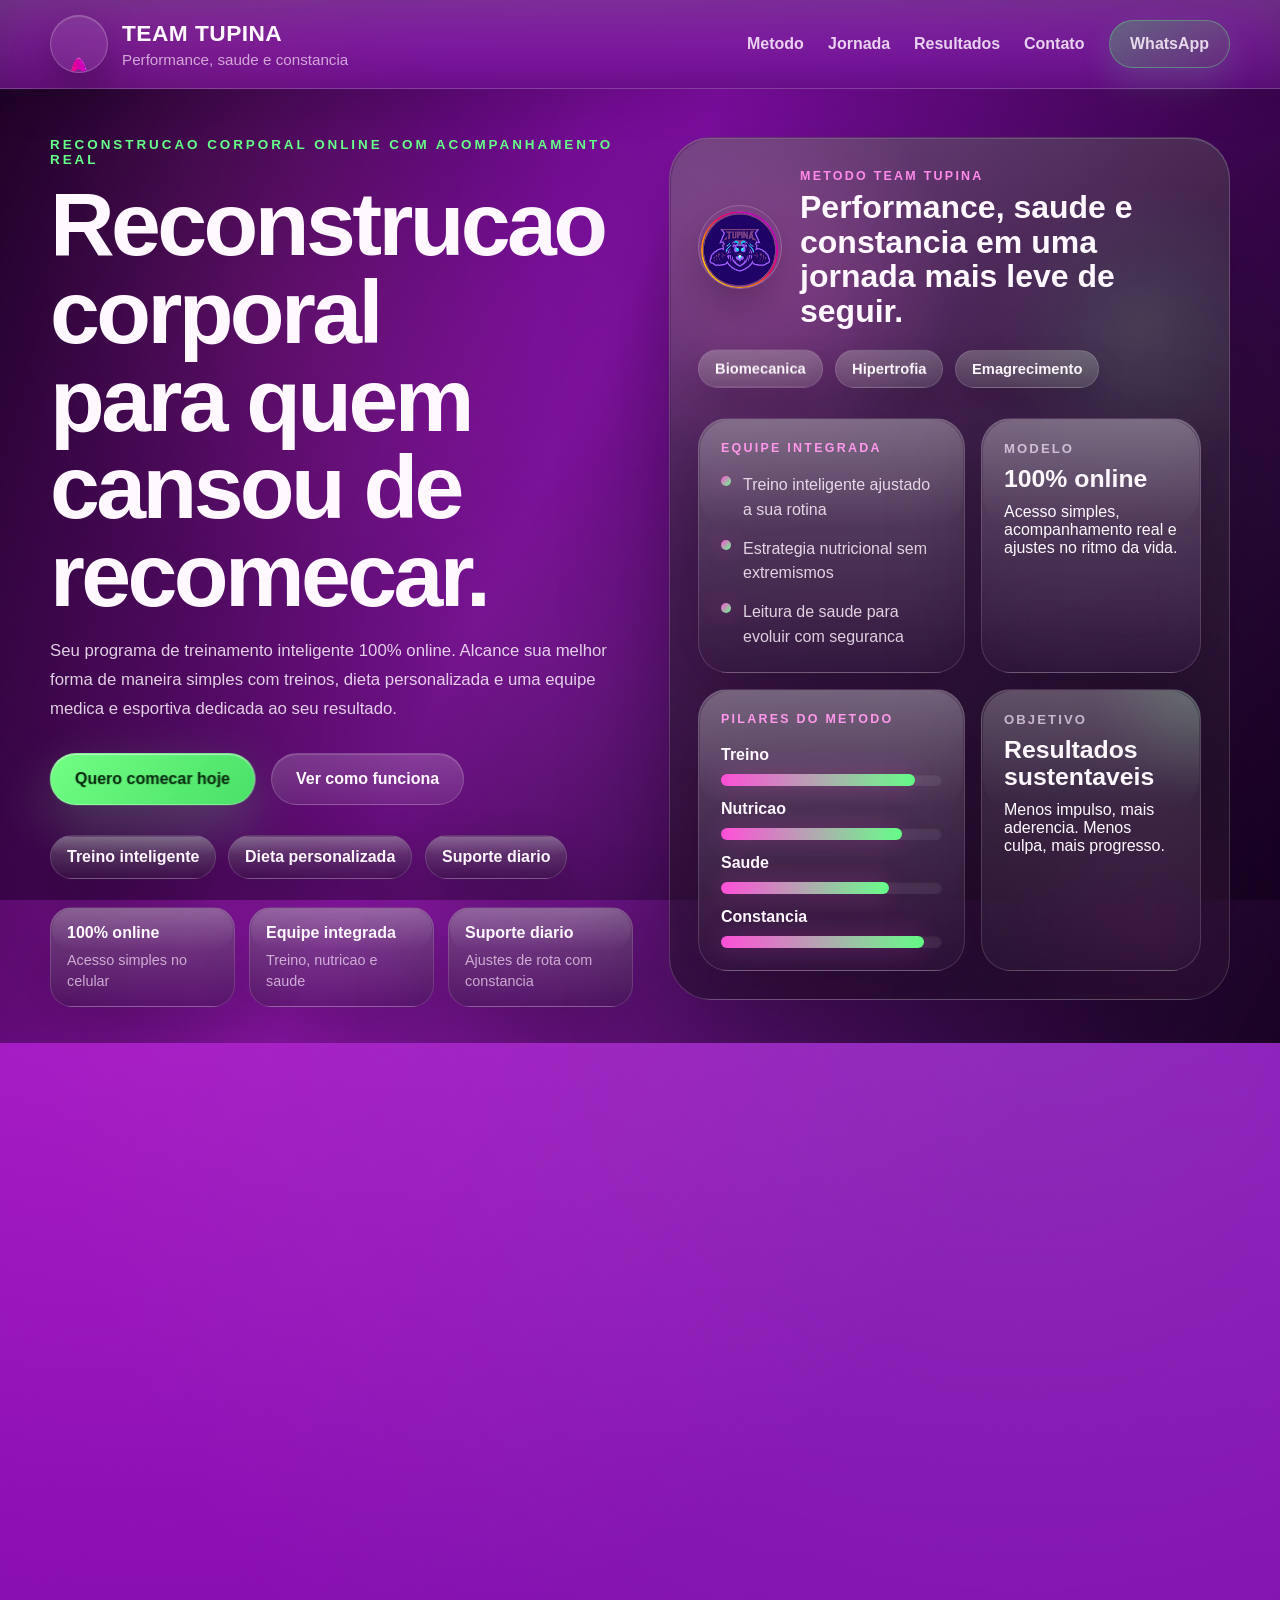
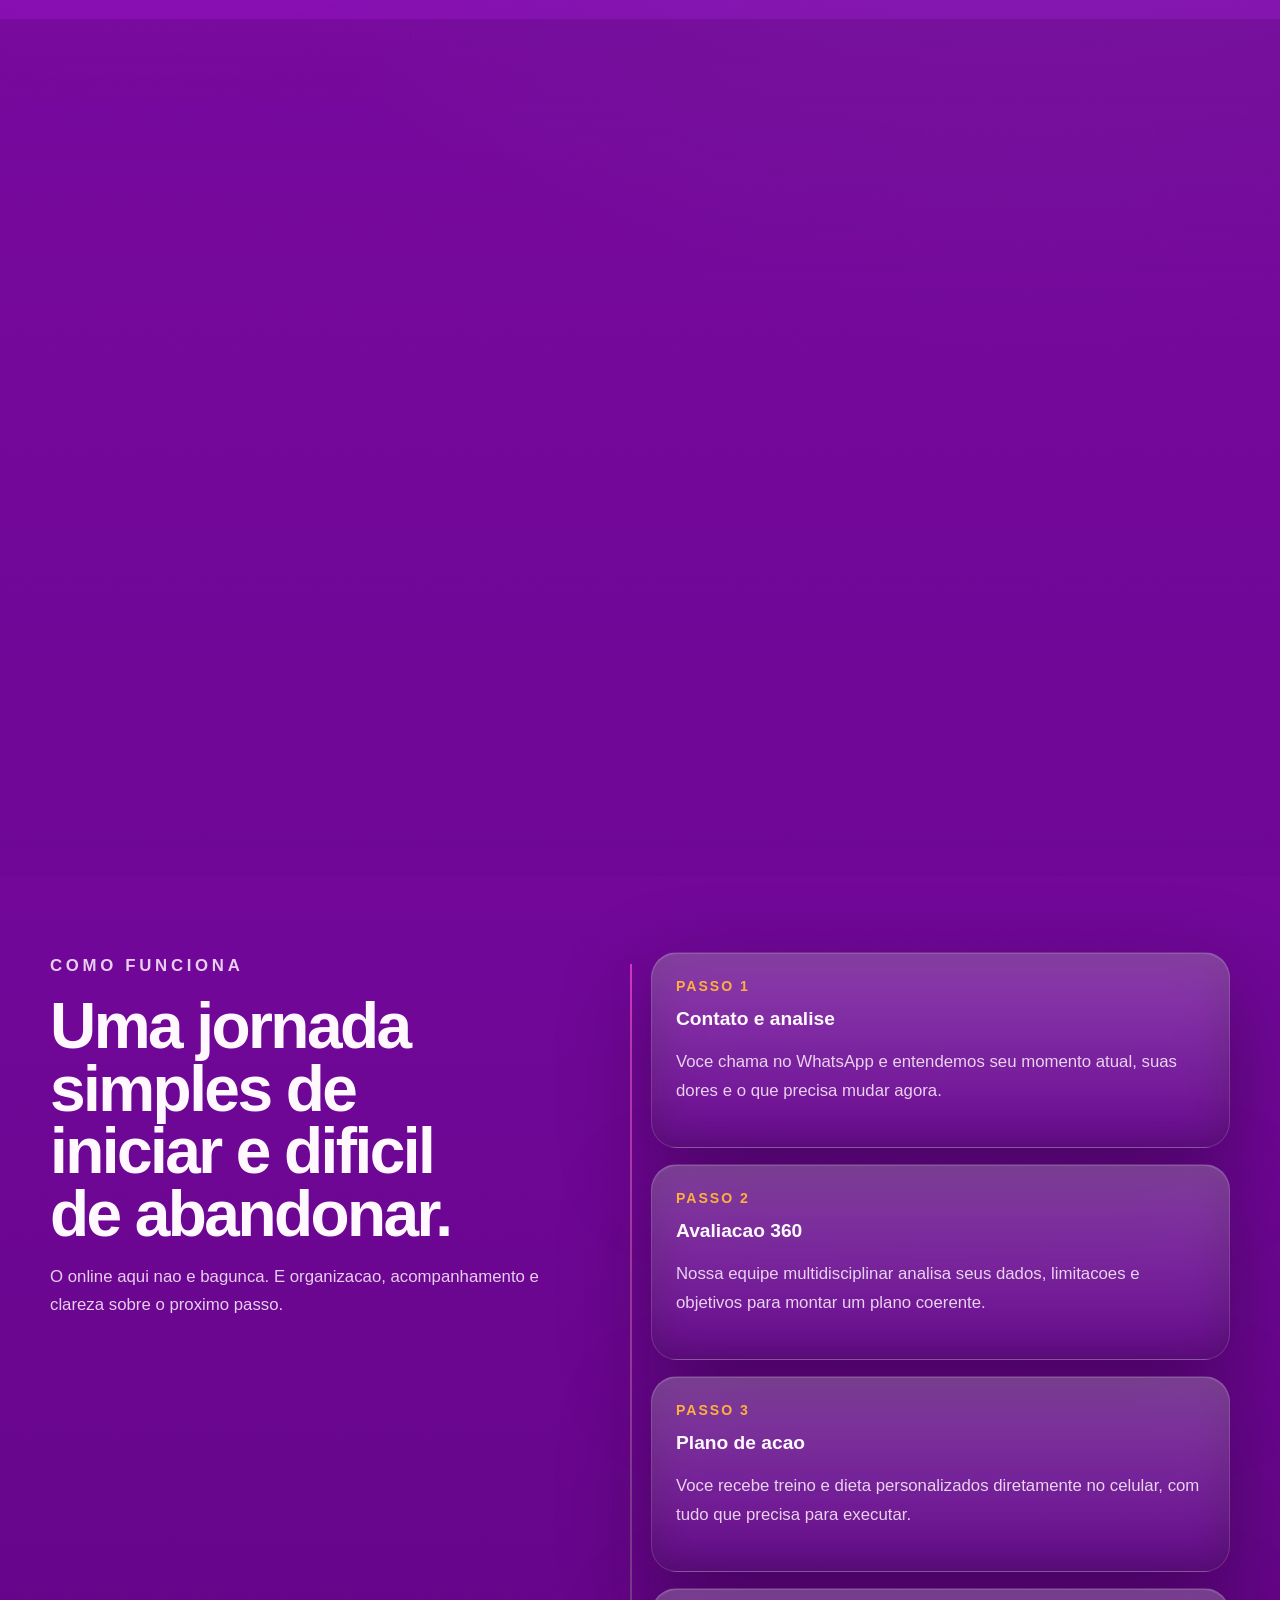
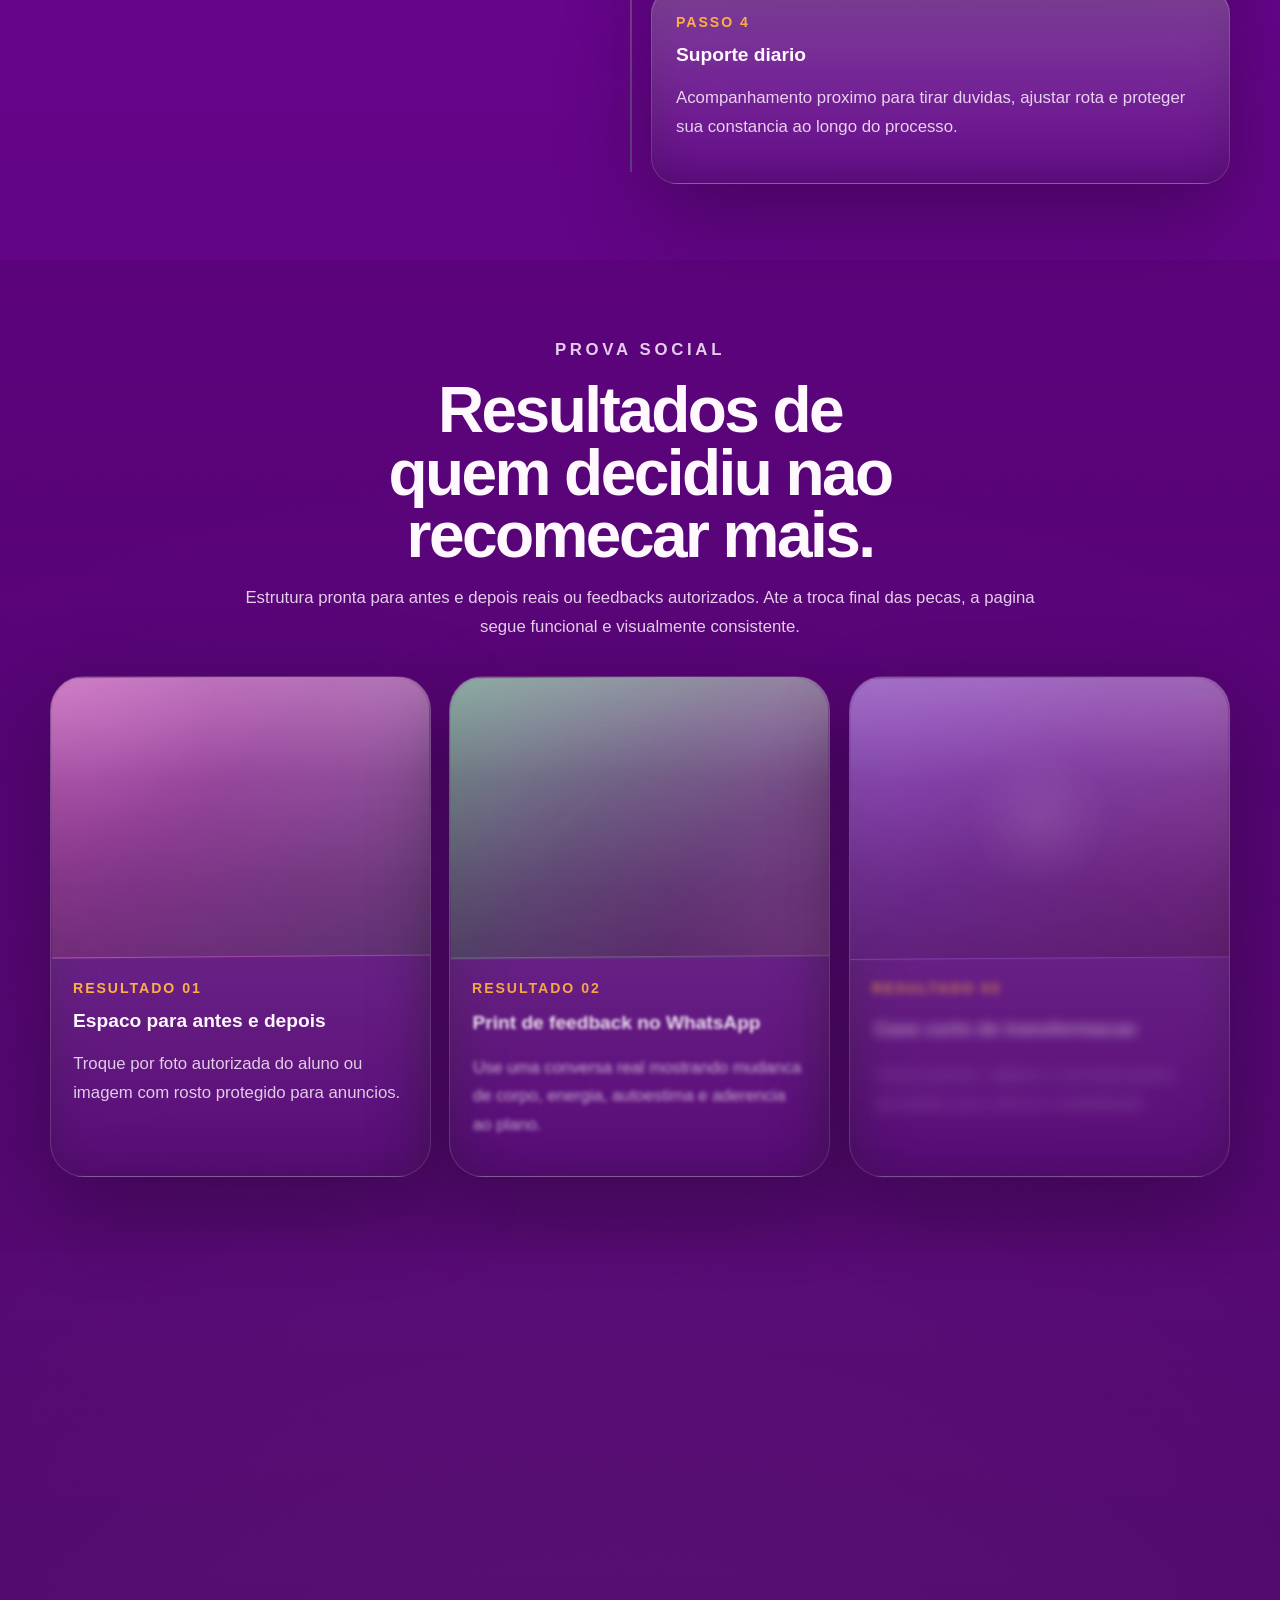
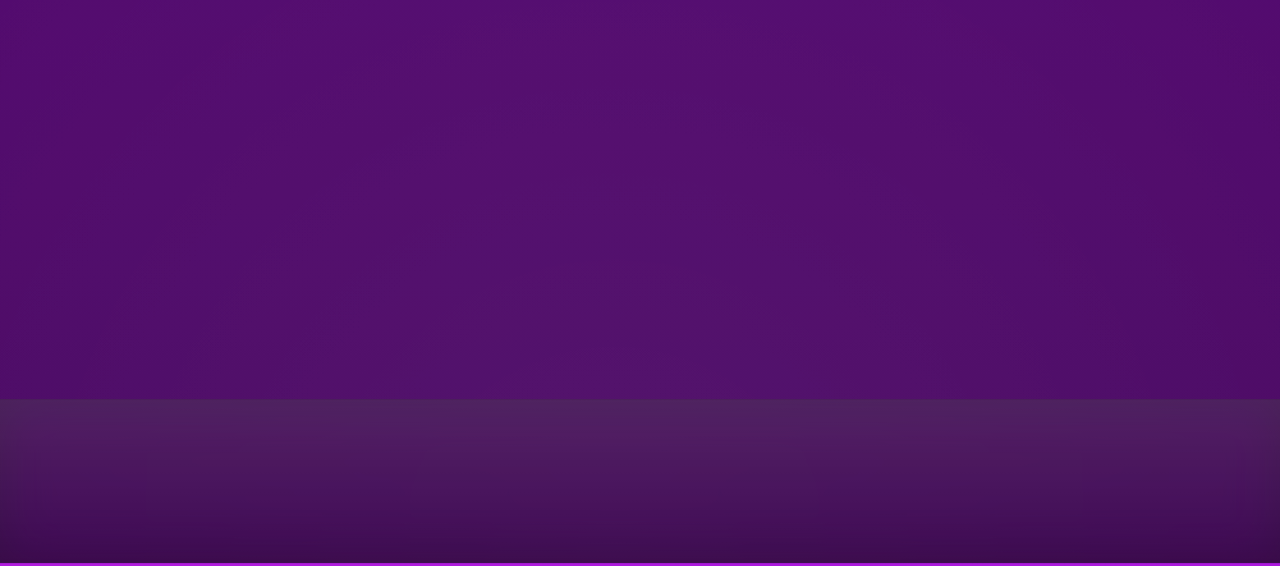
==== commit 07909aab: "feat: expand animejs animations across the full site" ====
--- a/index.html
+++ b/index.html
@@ -320,14 +320,14 @@
 
     <footer class="site-footer">
       <div class="container footer-row">
-        <div class="footer-brand">
+        <div class="footer-brand reveal">
           <img src="./assets/logo-team.png" alt="Logo Team Tupina" width="625" height="625" decoding="async" loading="lazy">
           <div>
             <p class="footer-title">Tupina Fitness Coach</p>
             <p class="footer-text">Resultados variam de pessoa para pessoa. O acompanhamento proposto nao substitui avaliacao medica presencial quando ela for necessaria. Toda comunicacao deve respeitar diretrizes eticas e de publicidade aplicaveis a saude.</p>
           </div>
         </div>
-        <nav class="footer-links" aria-label="Rodape">
+        <nav class="footer-links reveal" aria-label="Rodape">
           <a href="https://www.instagram.com/teamtupina/" target="_blank" rel="noopener noreferrer">@teamtupina</a>
           <a href="./privacy.html">Politica de Privacidade</a>
           <a href="./terms.html">Termos de Uso</a>
--- a/styles.css
+++ b/styles.css
@@ -364,6 +364,8 @@
 .section-copy,
 .final-card,
 .legal-header,
+.footer-brand,
+.footer-links,
 .dark-card,
 .pillar-card,
 .timeline-card,
@@ -373,6 +375,24 @@
 .dashboard-card,
 .hero-micro-stats article {
   will-change: transform, opacity;
+}
+
+.brand-lockup,
+.brand-badge,
+.brand-copy > *,
+.site-nav a,
+.menu-toggle,
+.hero-chip,
+.hero-pills li,
+.pillar-icon,
+.proof-visual,
+.footer-brand img,
+.footer-links a,
+.legal-brand,
+.cta-mini,
+.btn-primary,
+.btn-secondary {
+  will-change: transform, opacity, filter;
 }
 
 .eyebrow {
@@ -1097,6 +1117,26 @@
   .proof-card:hover .proof-visual {
     transform: scale(1.02);
   }
+}
+
+html.motion-enhanced .brand-lockup:hover,
+html.motion-enhanced .site-nav a:hover,
+html.motion-enhanced .footer-links a:hover,
+html.motion-enhanced .cta-mini:hover,
+html.motion-enhanced .btn-primary:hover,
+html.motion-enhanced .btn-secondary:hover,
+html.motion-enhanced .hero-pills li:hover,
+html.motion-enhanced .hero-micro-stats article:hover,
+html.motion-enhanced .dashboard-card:hover,
+html.motion-enhanced .dark-card:hover,
+html.motion-enhanced .pillar-card:hover,
+html.motion-enhanced .timeline-card:hover,
+html.motion-enhanced .proof-card:hover,
+html.motion-enhanced .mini-stat:hover,
+html.motion-enhanced .final-card:hover,
+html.motion-enhanced .legal-card:hover,
+html.motion-enhanced .proof-card:hover .proof-visual {
+  transform: none;
 }
 
 @media (prefers-reduced-motion: reduce) {
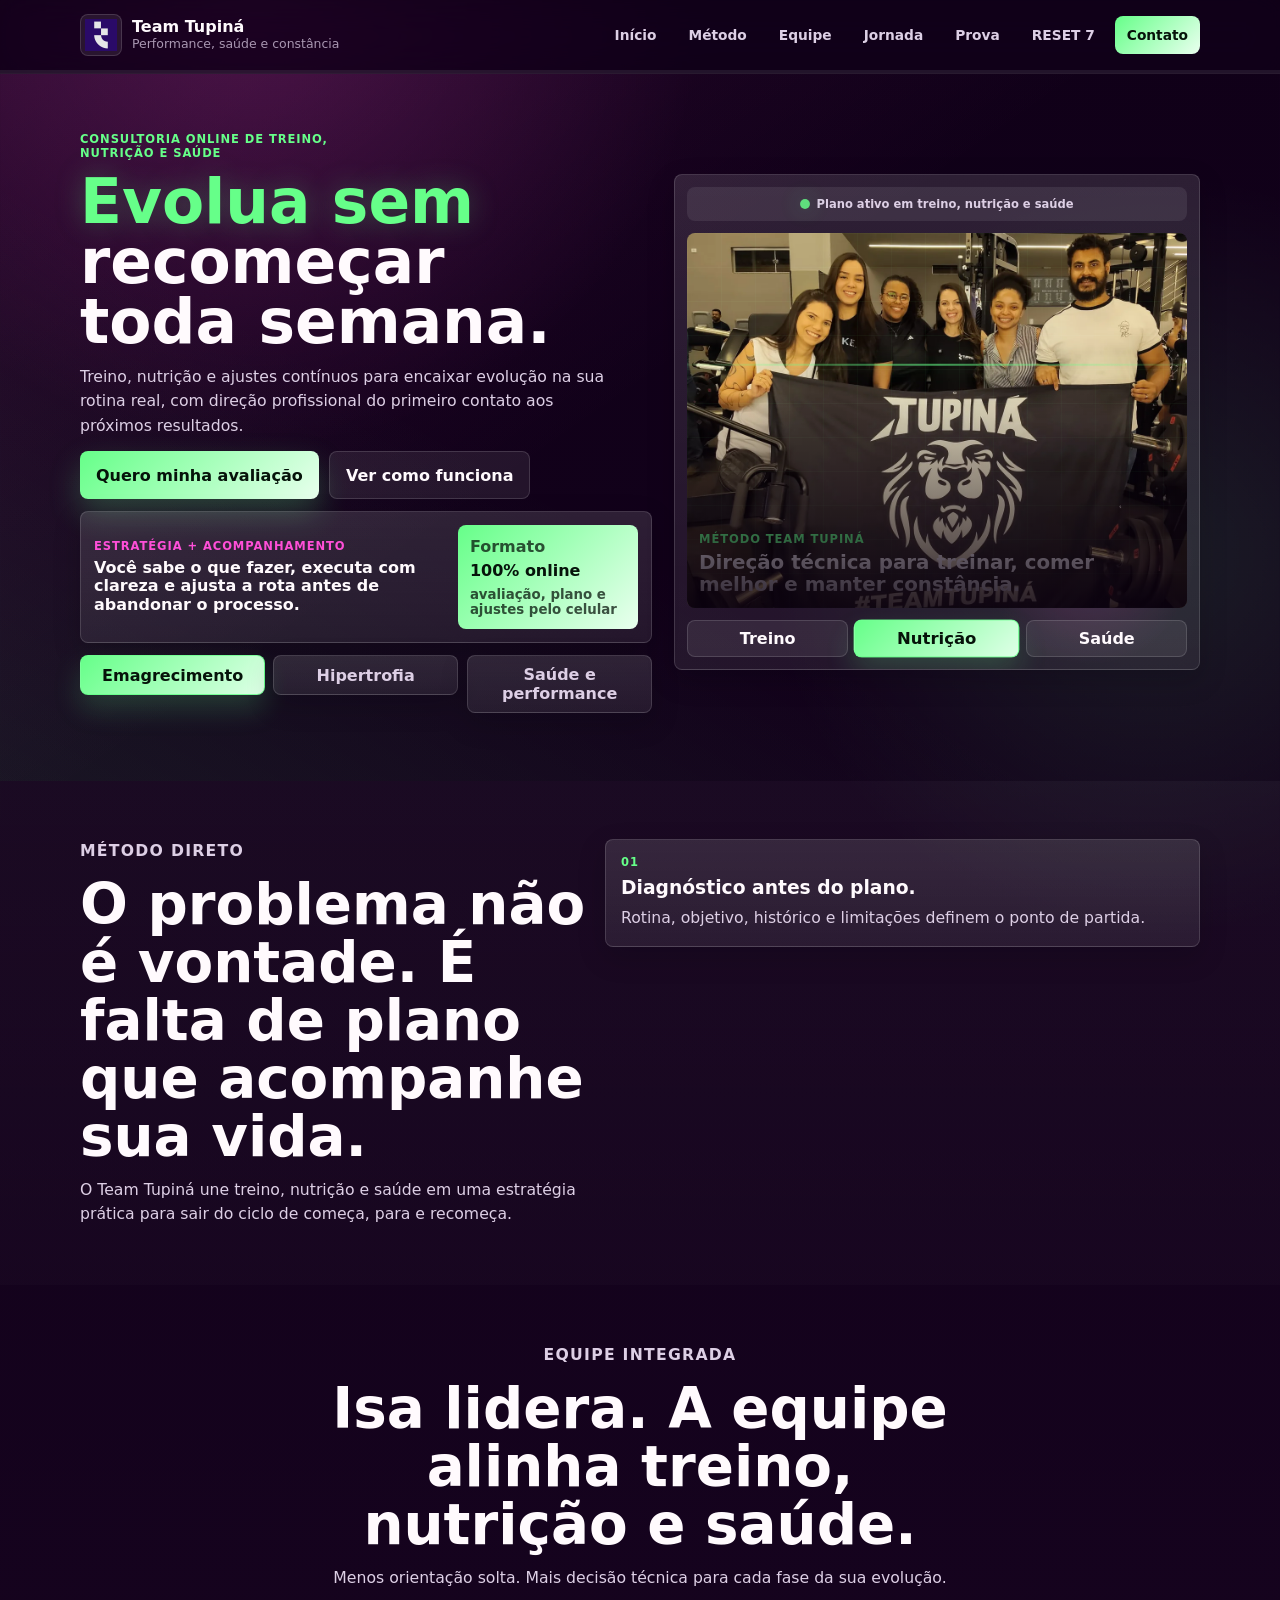
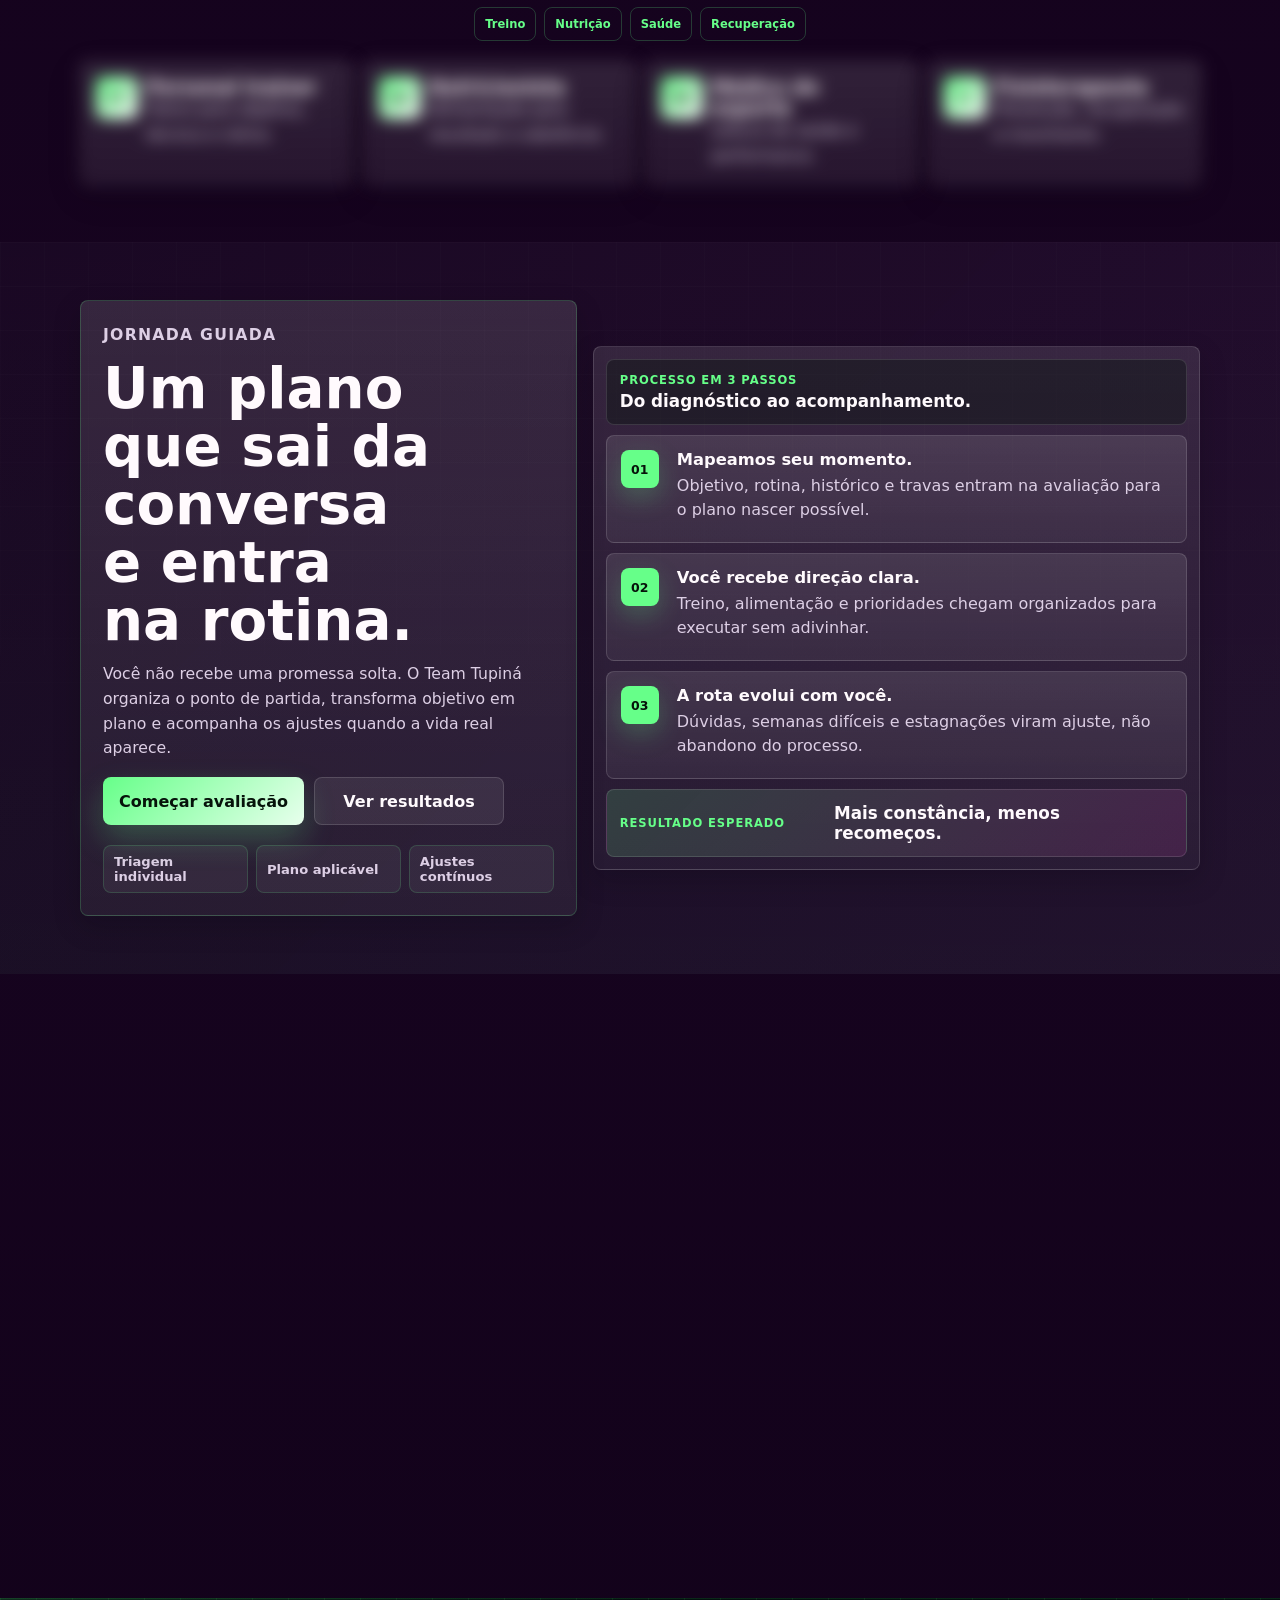
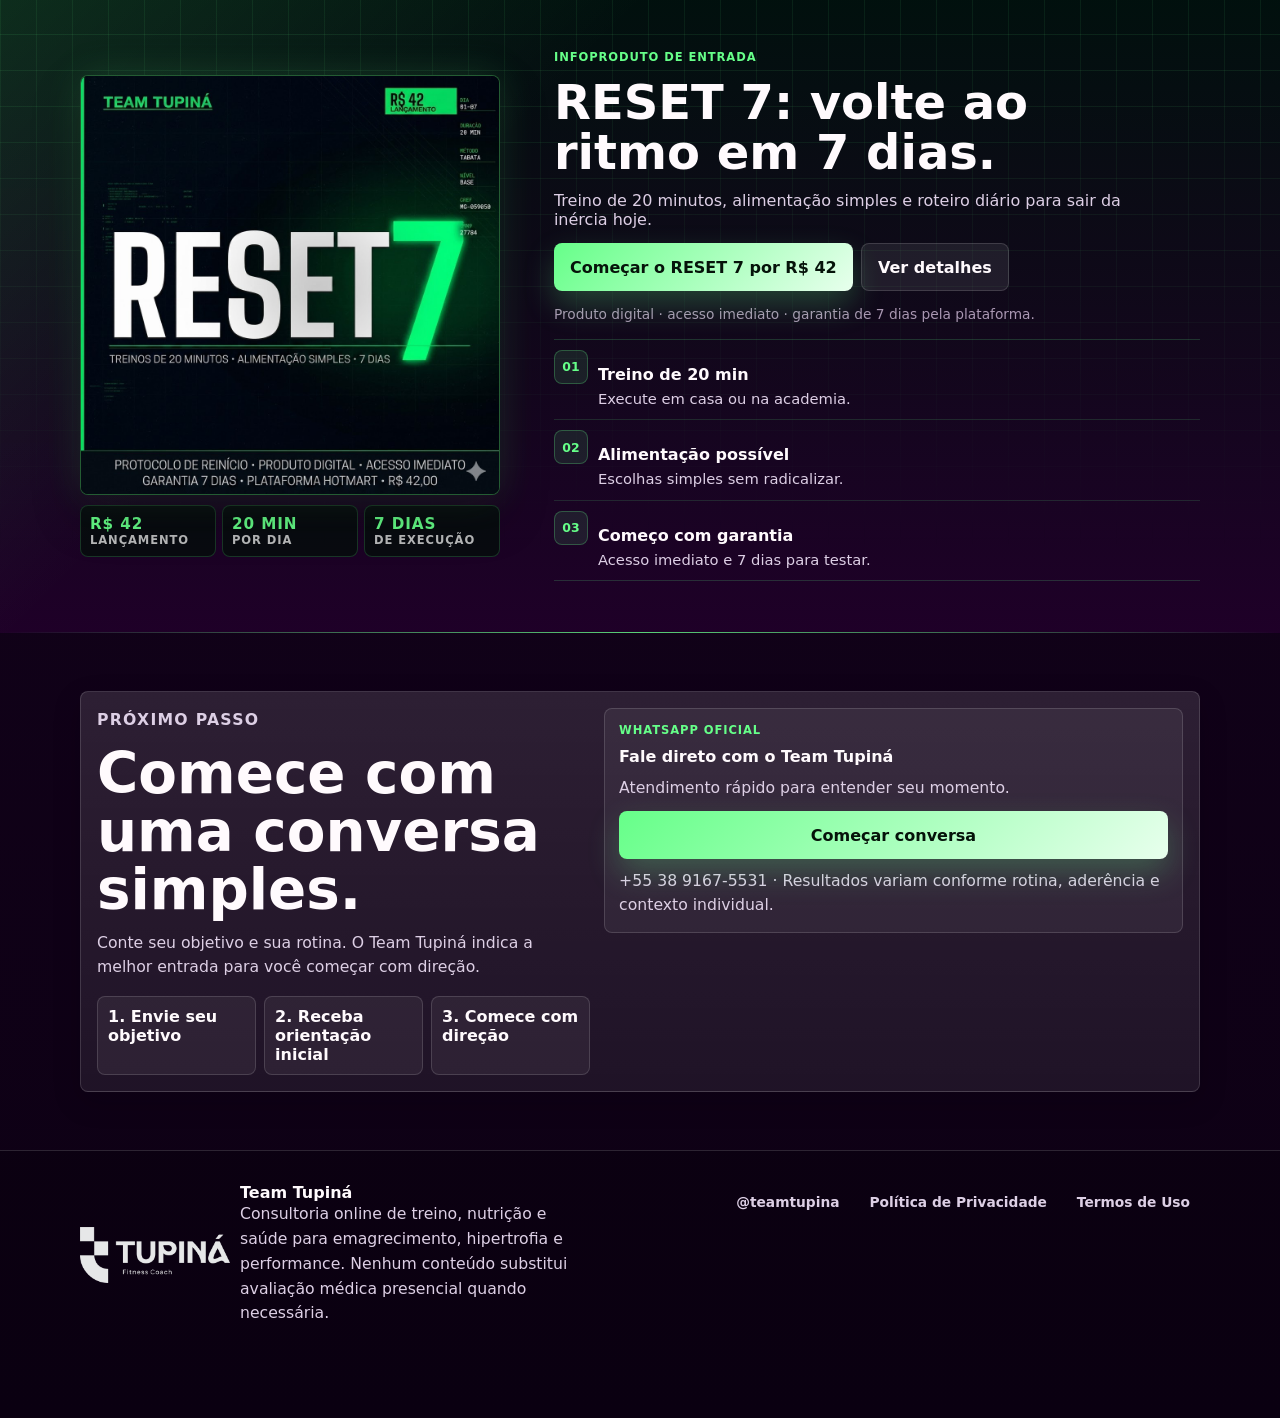
==== commit a5a07f01: "Documenta e publica projeto completo Team Tupina" ====
--- a/index.html
+++ b/index.html
@@ -3,317 +3,434 @@
 <head>
   <meta charset="UTF-8">
   <meta name="viewport" content="width=device-width, initial-scale=1.0">
-  <title>Team Tupina | Reconstrucao corporal sem recomecos</title>
-  <meta name="description" content="Programa 100% online do Team Tupina com treino inteligente, dieta personalizada e equipe multidisciplinar para reconstruir seu corpo com constancia.">
+  <title>Team Tupiná | Consultoria online de treino, nutrição e saúde</title>
+  <meta name="description" content="Consultoria online do Team Tupiná com treino, nutrição, saúde e ajustes contínuos para emagrecimento, hipertrofia e performance.">
+  <link rel="canonical" href="./index.html">
+  <meta name="robots" content="index,follow,max-snippet:-1,max-image-preview:large,max-video-preview:-1">
+  <meta name="author" content="Team Tupiná">
   <meta name="theme-color" content="#9a12d0">
   <meta name="color-scheme" content="dark">
-  <meta property="og:title" content="Team Tupina | Reconstrucao corporal sem recomecos">
-  <meta property="og:description" content="Treinos, dieta personalizada e equipe medica e esportiva dedicada ao seu resultado.">
+  <meta property="og:title" content="Team Tupiná | Evolua sem recomeçar toda semana">
+  <meta property="og:description" content="Treino, nutrição e saúde em uma consultoria online com direção prática e ajustes contínuos.">
   <meta property="og:type" content="website">
+  <meta property="og:url" content="./index.html">
   <meta property="og:locale" content="pt_BR">
-  <meta property="og:image" content="./assets/logo-team.png">
-  <meta property="og:image:alt" content="Logo circular do Team Tupina">
+  <meta property="og:site_name" content="Team Tupiná">
+  <meta property="og:image" content="./assets/teamtupina_hero.jpeg">
+  <meta property="og:image:alt" content="Isa em imagem editorial do Team Tupiná">
+  <meta name="twitter:card" content="summary_large_image">
+  <meta name="twitter:title" content="Team Tupiná | Evolua sem recomeçar toda semana">
+  <meta name="twitter:description" content="Consultoria online com treino, nutrição, saúde e suporte para manter constância.">
+  <meta name="twitter:image" content="./assets/teamtupina_hero.jpeg">
   <script>document.documentElement.classList.add("js");</script>
-  <link rel="icon" type="image/png" href="./assets/favicon-teamtupina.png">
-  <link rel="apple-touch-icon" href="./assets/favicon-teamtupina.png">
-  <link rel="stylesheet" href="./styles.css">
+  <link rel="icon" href="./assets/favicon.ico?v=brand-20260619-logo" sizes="any">
+  <link rel="icon" type="image/png" sizes="512x512" href="./assets/favicon-teamtupina.png?v=brand-20260619-logo">
+  <link rel="apple-touch-icon" sizes="512x512" href="./assets/favicon-teamtupina.png?v=brand-20260619-logo">
+  <link rel="manifest" href="./manifest.webmanifest">
+  <link rel="preload" as="image" href="./assets/teamtupina-hero.webp" type="image/webp" fetchpriority="high">
+  <link rel="stylesheet" href="./styles.css?v=team-tupina-reset-cover-20260630">
+  <script type="application/ld+json">
+    {
+      "@context": "https://schema.org",
+      "@graph": [
+        {
+          "@type": "Organization",
+          "name": "Team Tupiná",
+          "description": "Consultoria online criada por Isa com treino, nutrição, saúde e ajustes contínuos para emagrecimento, hipertrofia e performance.",
+          "founder": {
+            "@type": "Person",
+            "name": "Isa"
+          },
+          "image": "./assets/teamtupina_hero.jpeg",
+          "sameAs": [
+            "https://www.instagram.com/teamtupina/"
+          ],
+          "areaServed": "BR"
+        },
+        {
+          "@type": "Service",
+          "name": "Consultoria online de treino, nutrição e saúde",
+          "provider": {
+            "@type": "Organization",
+            "name": "Team Tupiná"
+          },
+          "areaServed": "BR",
+          "serviceType": [
+            "Emagrecimento online",
+            "Hipertrofia",
+            "Reconstrução corporal",
+            "Consultoria online de treino, nutrição e saúde",
+            "Performance em musculação, CrossFit, corrida e esportes"
+          ]
+        }
+      ]
+    }
+  </script>
 </head>
 <body class="page-home">
+  <a class="skip-link" href="#conteudo-principal">Pular para o conteúdo</a>
+
   <div class="ambient-layer" aria-hidden="true">
     <span class="ambient-orb orb-a"></span>
     <span class="ambient-orb orb-b"></span>
     <span class="ambient-orb orb-c"></span>
     <span class="ambient-grid"></span>
   </div>
+
   <div class="site-shell">
     <header class="site-header" id="top">
       <div class="container header-row">
         <a class="brand-lockup" href="#top" aria-label="Voltar ao topo">
           <span class="brand-badge">
-            <img src="./assets/logo-team.png" alt="Logo Team Tupina" width="625" height="625" decoding="async">
+            <img src="./assets/logo-team-symbol.png?v=brand-20260619-logo" alt="Tupiná Fitness Coach" width="512" height="512" decoding="async">
           </span>
           <span class="brand-copy">
-            <strong>Team Tupina</strong>
-            <small>Performance, saude e constancia</small>
+            <strong>Team Tupiná</strong>
+            <small>Performance, saúde e constância</small>
           </span>
         </a>
 
-        <button class="menu-toggle" type="button" aria-expanded="false" aria-controls="site-nav">
-          Menu
+        <button class="menu-toggle" type="button" aria-label="Abrir menu" aria-expanded="false" aria-controls="site-nav">
+          <span aria-hidden="true">☰</span>
         </button>
 
         <nav class="site-nav" id="site-nav" aria-label="Principal">
-          <a href="#metodo">Metodo</a>
+          <a href="#top">Início</a>
+          <a href="#projeto">Método</a>
+          <a href="#profissionais">Equipe</a>
           <a href="#jornada">Jornada</a>
-          <a href="#provas">Resultados</a>
+          <a href="#depoimentos">Prova</a>
+          <a href="#ebooks-caros">RESET 7</a>
           <a href="#contato">Contato</a>
-          <a class="cta-mini" href="https://wa.me/553891675531?text=Ola%2C%20quero%20comecar%20hoje%20com%20o%20Team%20Tupina." target="_blank" rel="noopener noreferrer">WhatsApp</a>
         </nav>
       </div>
+      <div class="scroll-progress" aria-hidden="true">
+        <span></span>
+      </div>
     </header>
 
-    <main>
-      <section class="hero-section">
+    <main id="conteudo-principal">
+      <section class="hero-section" aria-labelledby="hero-title">
         <div class="hero-background" aria-hidden="true"></div>
         <div class="container hero-grid">
           <div class="hero-copy-block reveal">
-            <p class="eyebrow">Reconstrucao corporal online com acompanhamento real</p>
-            <h1>Reconstrucao corporal para quem cansou de recomecar.</h1>
-            <p class="hero-text">Seu programa de treinamento inteligente 100% online. Alcance sua melhor forma de maneira simples com treinos, dieta personalizada e uma equipe medica e esportiva dedicada ao seu resultado.</p>
+            <p class="eyebrow">Consultoria online de treino, nutrição e saúde</p>
+            <h1 id="hero-title">
+              <span class="hero-line-accent">Evolua sem</span>
+              <span>recomeçar</span>
+              <span class="hero-line-soft">toda semana.</span>
+            </h1>
+            <p class="hero-text">Treino, nutrição e ajustes contínuos para encaixar evolução na sua rotina real, com direção profissional do primeiro contato aos próximos resultados.</p>
+
             <div class="hero-actions">
-              <a class="btn-primary" href="https://wa.me/553891675531?text=Ola%2C%20quero%20comecar%20hoje%20com%20o%20Team%20Tupina." target="_blank" rel="noopener noreferrer">Quero comecar hoje</a>
-              <a class="btn-secondary" href="#metodo">Ver como funciona</a>
-            </div>
-            <ul class="hero-pills" aria-label="Destaques">
-              <li>Treino inteligente</li>
-              <li>Dieta personalizada</li>
-              <li>Suporte diario</li>
+              <a class="btn-primary" href="https://wa.me/553891675531?text=Ol%C3%A1%2C%20quero%20come%C3%A7ar%20minha%20avalia%C3%A7%C3%A3o%20com%20o%20Team%20Tupin%C3%A1." target="_blank" rel="noopener noreferrer">Quero minha avaliação</a>
+              <a class="btn-secondary" href="#projeto">Ver como funciona</a>
+            </div>
+
+            <div class="hero-value-band">
+              <div class="hero-value-copy">
+                <span class="hero-value-label">Estratégia + acompanhamento</span>
+                <strong>Você sabe o que fazer, executa com clareza e ajusta a rota antes de abandonar o processo.</strong>
+              </div>
+              <div class="hero-value-score">
+                <span>Formato</span>
+                <strong>100% online</strong>
+                <small>avaliação, plano e ajustes pelo celular</small>
+              </div>
+            </div>
+
+            <ul class="hero-pills">
+              <li><button class="hero-pill is-active" type="button" data-hero-index="0" aria-pressed="true">Emagrecimento</button></li>
+              <li><button class="hero-pill" type="button" data-hero-index="1" aria-pressed="false">Hipertrofia</button></li>
+              <li><button class="hero-pill" type="button" data-hero-index="2" aria-pressed="false">Saúde e performance</button></li>
             </ul>
-            <div class="hero-micro-stats" aria-label="Indicadores do metodo">
+
+            <div class="hero-micro-stats">
+              <article class="hero-stat-emphasis">
+                <strong>Diagnóstico</strong>
+                <span>Objetivo, rotina, histórico e limitações entram no plano desde o início.</span>
+              </article>
               <article>
-                <strong>100% online</strong>
-                <span>Acesso simples no celular</span>
+                <strong>Execução simples</strong>
+                <span>Treino e alimentação claros para fazer sem travar no dia a dia.</span>
               </article>
               <article>
-                <strong>Equipe integrada</strong>
-                <span>Treino, nutricao e saude</span>
-              </article>
-              <article>
-                <strong>Suporte diario</strong>
-                <span>Ajustes de rota com constancia</span>
-              </article>
-            </div>
-          </div>
-
-          <aside class="hero-visual reveal" aria-label="Painel visual do metodo">
+                <strong>Ajustes</strong>
+                <span>Acompanhamento para corrigir a rota quando a vida aperta.</span>
+              </article>
+            </div>
+          </div>
+
+          <aside class="hero-visual reveal" aria-label="Painel visual do método">
             <div class="hero-clean-panel">
               <div class="hero-panel-glow"></div>
+              <span class="hero-motion-aura" aria-hidden="true"></span>
               <div class="hero-panel-top">
-                <div class="hero-panel-brand">
-                  <img src="./assets/logo-team.png" alt="Logo Team Tupina" width="625" height="625" decoding="async">
-                  <div>
-                    <span class="card-tag">Metodo Team Tupina</span>
-                    <h2>Performance, saude e constancia em uma jornada mais leve de seguir.</h2>
-                  </div>
-                </div>
+                <div class="hero-panel-status">
+                  <span class="hero-status-dot" aria-hidden="true"></span>
+                  Plano ativo em treino, nutrição e saúde
+                </div>
+                <figure class="hero-photo-card">
+                  <picture>
+                    <source srcset="./assets/teamtupina-hero.webp" type="image/webp">
+                    <img src="./assets/teamtupina_hero.jpeg" alt="Isa, do Team Tupiná, em imagem editorial de treino e acompanhamento online" width="1536" height="1536" fetchpriority="high" decoding="async">
+                  </picture>
+                  <span class="hero-photo-scan" aria-hidden="true"></span>
+                  <figcaption>
+                    <span class="card-tag">Método Team Tupiná</span>
+                    <strong>Direção técnica para treinar, comer melhor e manter constância.</strong>
+                  </figcaption>
+                </figure>
                 <div class="hero-chip-row">
-                  <div class="hero-chip">Biomecanica</div>
-                  <div class="hero-chip">Hipertrofia</div>
-                  <div class="hero-chip">Emagrecimento</div>
+                  <button class="hero-chip is-active" type="button" data-hero-index="0" aria-pressed="true">Treino</button>
+                  <button class="hero-chip" type="button" data-hero-index="1" aria-pressed="false">Nutrição</button>
+                  <button class="hero-chip" type="button" data-hero-index="2" aria-pressed="false">Saúde</button>
                 </div>
               </div>
 
               <div class="hero-dashboard">
                 <article class="dashboard-card dashboard-card-large">
-                  <p class="card-tag">Equipe integrada</p>
-                  <ul class="hero-checklist" aria-label="Diferenciais">
-                    <li>Treino inteligente ajustado a sua rotina</li>
-                    <li>Estrategia nutricional sem extremismos</li>
-                    <li>Leitura de saude para evoluir com seguranca</li>
-                  </ul>
+                  <p class="card-tag">Entrega</p>
+                  <strong>Plano claro, rotina possível e ajustes quando a vida muda.</strong>
                 </article>
-
-                <article class="dashboard-card dashboard-card-metric">
-                  <span class="metric-label">Modelo</span>
-                  <strong>100% online</strong>
-                  <p>Acesso simples, acompanhamento real e ajustes no ritmo da vida.</p>
-                </article>
-
-                <article class="dashboard-card dashboard-card-bars">
-                  <p class="card-tag">Pilares do metodo</p>
-                  <div class="progress-list" aria-label="Pilares do metodo">
-                    <div>
-                      <span>Treino</span>
-                      <b data-progress="88"></b>
-                    </div>
-                    <div>
-                      <span>Nutricao</span>
-                      <b data-progress="82"></b>
-                    </div>
-                    <div>
-                      <span>Saude</span>
-                      <b data-progress="76"></b>
-                    </div>
-                    <div>
-                      <span>Constancia</span>
-                      <b data-progress="92"></b>
-                    </div>
-                  </div>
-                </article>
-
-                <article class="dashboard-card dashboard-card-metric accent-card">
-                  <span class="metric-label">Objetivo</span>
-                  <strong>Resultados sustentaveis</strong>
-                  <p>Menos impulso, mais aderencia. Menos culpa, mais progresso.</p>
-                </article>
               </div>
             </div>
           </aside>
         </div>
       </section>
 
-      <section class="section">
+      <section class="section section-soft" id="projeto" aria-labelledby="projeto-titulo">
         <div class="container split-block">
           <div class="section-copy reveal">
-            <p class="eyebrow">A dor que trava o resultado</p>
-            <h2>Quantas vezes voce ja comecou e parou?</h2>
-            <p>A culpa nao e sua. Dietas altamente restritivas e treinos sem sentido sao as principais causas de frustracao. No Team Tupina, nos mudamos as regras do jogo. Sem extremismos, apenas ciencia, constancia e um metodo que se adapta a sua rotina.</p>
+            <p class="eyebrow">Método direto</p>
+            <h2 id="projeto-titulo">O problema não é vontade. É falta de plano que acompanhe sua vida.</h2>
+            <p>O Team Tupiná une treino, nutrição e saúde em uma estratégia prática para sair do ciclo de começa, para e recomeça.</p>
           </div>
           <div class="stack-cards">
             <article class="dark-card reveal">
               <span class="card-number">01</span>
-              <h3>Voce comeca no impulso e para no primeiro caos da semana.</h3>
+              <h3>Diagnóstico antes do plano.</h3>
+              <p>Rotina, objetivo, histórico e limitações definem o ponto de partida.</p>
             </article>
             <article class="dark-card reveal">
               <span class="card-number">02</span>
-              <h3>Recebe um plano generico que ignora sua realidade, sua saude e seu corpo.</h3>
+              <h3>Execução sem confusão.</h3>
+              <p>Você recebe treino e alimentação com orientação clara para fazer no celular.</p>
             </article>
             <article class="dark-card reveal">
               <span class="card-number">03</span>
-              <h3>Se culpa por nao manter algo que nunca foi sustentavel de verdade.</h3>
-            </article>
-          </div>
-        </div>
-      </section>
-
-      <section class="section section-soft" id="metodo">
-        <div class="container">
+              <h3>Ajuste antes da desistência.</h3>
+              <p>Quando a rotina muda, o plano muda junto para preservar constância.</p>
+            </article>
+          </div>
+        </div>
+      </section>
+
+      <section class="section professionals-section" id="profissionais" aria-labelledby="profissionais-titulo">
+        <div class="container team-compact-layout">
           <div class="section-copy section-copy-center reveal">
-            <p class="eyebrow">O diferencial Team Tupina</p>
-            <h2>Saude e qualidade de vida com uma equipe completa cuidando de voce.</h2>
-            <p>O plano funciona porque a decisao tecnica nao fica isolada. Cada profissional entra para acelerar seu resultado com seguranca e previsibilidade.</p>
-          </div>
-          <div class="pillar-grid">
+            <p class="eyebrow">Equipe integrada</p>
+            <h2 id="profissionais-titulo">Isa lidera. A equipe alinha treino, nutrição e saúde.</h2>
+            <p>Menos orientação solta. Mais decisão técnica para cada fase da sua evolução.</p>
+            <div class="professionals-proof">
+              <span>Treino</span>
+              <span>Nutrição</span>
+              <span>Saúde</span>
+              <span>Recuperação</span>
+            </div>
+          </div>
+
+          <div class="credential-grid professionals-credentials">
             <article class="pillar-card reveal">
               <div class="pillar-icon">PT</div>
               <div>
-                <h3>Personal Trainer</h3>
-                <p>Treinos inteligentes e periodizados, focados na sua biomecanica e no objetivo de emagrecimento ou hipertrofia.</p>
+                <h3>Personal trainer</h3>
+                <p>Treino para objetivo, técnica e rotina.</p>
               </div>
             </article>
             <article class="pillar-card reveal">
               <div class="pillar-icon">NU</div>
               <div>
                 <h3>Nutricionista</h3>
-                <p>Plano alimentar flexivel e saboroso. Nada de passar fome: voce come o que gosta com estrategia.</p>
+                <p>Alimentação para resultado e aderência.</p>
               </div>
             </article>
             <article class="pillar-card reveal">
-              <div class="pillar-icon">MD</div>
-              <div>
-                <h3>Medico</h3>
-                <p>Acompanhamento clinico para garantir que sua saude e seus hormonios estejam jogando a seu favor.</p>
+              <div class="pillar-icon">ME</div>
+              <div>
+                <h3>Médico do esporte</h3>
+                <p>Leitura de saúde e performance.</p>
               </div>
             </article>
             <article class="pillar-card reveal">
-              <div class="pillar-icon">FS</div>
+              <div class="pillar-icon">FI</div>
               <div>
                 <h3>Fisioterapeuta</h3>
-                <p>Prevencao de lesoes e ajustes posturais para que voce treine com seguranca e maxima eficiencia.</p>
-              </div>
-            </article>
-          </div>
-        </div>
-      </section>
-
-      <section class="section" id="jornada">
-        <div class="container split-block">
-          <div class="section-copy reveal">
-            <p class="eyebrow">Como funciona</p>
-            <h2>Uma jornada simples de iniciar e dificil de abandonar.</h2>
-            <p>O online aqui nao e bagunca. E organizacao, acompanhamento e clareza sobre o proximo passo.</p>
-          </div>
-          <div class="timeline">
-            <article class="timeline-card reveal">
-              <span>Passo 1</span>
-              <h3>Contato e analise</h3>
-              <p>Voce chama no WhatsApp e entendemos seu momento atual, suas dores e o que precisa mudar agora.</p>
-            </article>
-            <article class="timeline-card reveal">
-              <span>Passo 2</span>
-              <h3>Avaliacao 360</h3>
-              <p>Nossa equipe multidisciplinar analisa seus dados, limitacoes e objetivos para montar um plano coerente.</p>
-            </article>
-            <article class="timeline-card reveal">
-              <span>Passo 3</span>
-              <h3>Plano de acao</h3>
-              <p>Voce recebe treino e dieta personalizados diretamente no celular, com tudo que precisa para executar.</p>
-            </article>
-            <article class="timeline-card reveal">
-              <span>Passo 4</span>
-              <h3>Suporte diario</h3>
-              <p>Acompanhamento proximo para tirar duvidas, ajustar rota e proteger sua constancia ao longo do processo.</p>
-            </article>
-          </div>
-        </div>
-      </section>
-
-      <section class="section section-soft" id="provas">
+                <p>Prevenção, recuperação e movimento.</p>
+              </div>
+            </article>
+          </div>
+        </div>
+      </section>
+
+      <section class="section journey-section" id="jornada" aria-labelledby="jornada-titulo">
+        <div class="container journey-layout">
+          <div class="section-copy journey-copy reveal">
+            <p class="eyebrow">Jornada guiada</p>
+            <h2 id="jornada-titulo">Um plano que sai da conversa e entra na rotina.</h2>
+            <p>Você não recebe uma promessa solta. O Team Tupiná organiza o ponto de partida, transforma objetivo em plano e acompanha os ajustes quando a vida real aparece.</p>
+            <div class="journey-actions">
+              <a class="btn-primary" href="https://wa.me/553891675531?text=Ol%C3%A1%2C%20quero%20entender%20minha%20jornada%20no%20Team%20Tupin%C3%A1." target="_blank" rel="noopener noreferrer">Começar avaliação</a>
+              <a class="btn-secondary" href="#depoimentos">Ver resultados</a>
+            </div>
+            <div class="journey-trust" role="group" aria-label="Resumo do acompanhamento">
+              <span>Triagem individual</span>
+              <span>Plano aplicável</span>
+              <span>Ajustes contínuos</span>
+            </div>
+          </div>
+
+          <div class="journey-flow reveal" role="group" aria-label="Etapas da jornada Team Tupiná">
+            <div class="journey-flow-header">
+              <span>Processo em 3 passos</span>
+              <strong>Do diagnóstico ao acompanhamento.</strong>
+            </div>
+            <div class="journey-step-list">
+              <article class="journey-step">
+                <span>01</span>
+                <div>
+                  <h3>Mapeamos seu momento.</h3>
+                  <p>Objetivo, rotina, histórico e travas entram na avaliação para o plano nascer possível.</p>
+                </div>
+              </article>
+              <article class="journey-step">
+                <span>02</span>
+                <div>
+                  <h3>Você recebe direção clara.</h3>
+                  <p>Treino, alimentação e prioridades chegam organizados para executar sem adivinhar.</p>
+                </div>
+              </article>
+              <article class="journey-step">
+                <span>03</span>
+                <div>
+                  <h3>A rota evolui com você.</h3>
+                  <p>Dúvidas, semanas difíceis e estagnações viram ajuste, não abandono do processo.</p>
+                </div>
+              </article>
+            </div>
+            <div class="journey-outcome">
+              <span>Resultado esperado</span>
+              <strong>Mais constância, menos recomeços.</strong>
+            </div>
+          </div>
+        </div>
+      </section>
+
+      <section class="section" id="depoimentos" aria-labelledby="depoimentos-titulo">
         <div class="container">
           <div class="section-copy section-copy-center reveal">
             <p class="eyebrow">Prova social</p>
-            <h2>Resultados de quem decidiu nao recomecar mais.</h2>
-            <p>Estrutura pronta para antes e depois reais ou feedbacks autorizados. Ate a troca final das pecas, a pagina segue funcional e visualmente consistente.</p>
-          </div>
-          <div class="proof-grid">
-            <article class="proof-card reveal">
-              <div class="proof-visual visual-a"></div>
-              <div class="proof-copy">
-                <span>Resultado 01</span>
-                <h3>Espaco para antes e depois</h3>
-                <p>Troque por foto autorizada do aluno ou imagem com rosto protegido para anuncios.</p>
-              </div>
-            </article>
-            <article class="proof-card reveal">
-              <div class="proof-visual visual-b"></div>
-              <div class="proof-copy">
-                <span>Resultado 02</span>
-                <h3>Print de feedback no WhatsApp</h3>
-                <p>Use uma conversa real mostrando mudanca de corpo, energia, autoestima e aderencia ao plano.</p>
-              </div>
-            </article>
-            <article class="proof-card reveal">
-              <div class="proof-visual visual-c"></div>
-              <div class="proof-copy">
-                <span>Resultado 03</span>
-                <h3>Case curto de transformacao</h3>
-                <p>Inclua periodo, objetivo e principal ganho percebido para reforcar credibilidade.</p>
-              </div>
-            </article>
-          </div>
-        </div>
-      </section>
-
-      <section class="section section-compact">
-        <div class="container mini-stats">
-          <article class="mini-stat reveal">
-            <strong>Metodo leve</strong>
-            <p>Mais aderencia porque o plano cabe na vida real.</p>
+            <h2 id="depoimentos-titulo">O que muda quando existe acompanhamento.</h2>
+            <p>Mais clareza para executar, mais suporte para continuar e menos abandono quando a rotina sai do ideal.</p>
+          </div>
+
+          <div class="testimonial-grid">
+            <article class="testimonial-card reveal">
+              <span>Clareza</span>
+              <h3>O próximo passo fica óbvio.</h3>
+              <p>O aluno entende o que fazer e por que ajustar.</p>
+            </article>
+            <article class="testimonial-card reveal">
+              <span>Suporte</span>
+              <h3>Dúvida não vira pausa.</h3>
+              <p>Travas da semana recebem uma resposta prática.</p>
+            </article>
+            <article class="testimonial-card reveal">
+              <span>Constância</span>
+              <h3>Menos extremos. Mais repetição.</h3>
+              <p>O plano fica possível de manter por mais tempo.</p>
+            </article>
+          </div>
+          <div class="proof-action reveal">
+            <a class="btn-secondary" href="https://www.instagram.com/teamtupina/" target="_blank" rel="noopener noreferrer">Ver bastidores no Instagram</a>
+          </div>
+        </div>
+      </section>
+
+      <section class="section reset-product-section" id="ebooks-caros" aria-labelledby="reset-produto-titulo">
+        <div class="container reset-shelf-layout">
+          <div class="reset-shelf-media reveal">
+            <figure class="reset-shelf-cover">
+              <img src="./assets/reset-7-cover-team-tupina.jpeg?v=reset7-20260630" alt="Capa do infoproduto RESET 7 do Team Tupiná" width="1024" height="1024" loading="eager" decoding="async">
+            </figure>
+            <div class="reset-shelf-specs">
+              <span><strong>R$ 42</strong> lançamento</span>
+              <span><strong>20 min</strong> por dia</span>
+              <span><strong>7 dias</strong> de execução</span>
+            </div>
+          </div>
+
+          <article class="reset-shelf-copy reveal">
+            <p class="eyebrow">Infoproduto de entrada</p>
+            <h2 id="reset-produto-titulo">RESET 7: volte ao ritmo em 7 dias.</h2>
+            <p>Treino de 20 minutos, alimentação simples e roteiro diário para sair da inércia hoje.</p>
+
+            <div class="reset-product-actions reset-shelf-actions">
+              <a class="btn-primary" href="./reset-7.html#comprar">Começar o RESET 7 por R$ 42</a>
+              <a class="btn-secondary" href="./reset-7.html">Ver detalhes</a>
+            </div>
+            <p class="reset-shelf-note">Produto digital · acesso imediato · garantia de 7 dias pela plataforma.</p>
+
+            <div class="reset-shelf-points">
+              <div>
+                <span>01</span>
+                <strong>Treino de 20 min</strong>
+                <p>Execute em casa ou na academia.</p>
+              </div>
+              <div>
+                <span>02</span>
+                <strong>Alimentação possível</strong>
+                <p>Escolhas simples sem radicalizar.</p>
+              </div>
+              <div>
+                <span>03</span>
+                <strong>Começo com garantia</strong>
+                <p>Acesso imediato e 7 dias para testar.</p>
+              </div>
+            </div>
           </article>
-          <article class="mini-stat reveal">
-            <strong>Equipe integrada</strong>
-            <p>Treino, nutricao e saude falando a mesma lingua.</p>
-          </article>
-          <article class="mini-stat reveal">
-            <strong>Suporte humano</strong>
-            <p>Voce nao fica sozinho depois de comprar.</p>
-          </article>
-        </div>
-      </section>
-
-      <section class="section" id="contato">
+        </div>
+      </section>
+
+      <section class="section" id="contato" aria-labelledby="contato-titulo">
         <div class="container">
-          <article class="final-card reveal">
-            <div class="section-copy">
-              <p class="eyebrow">Chamada final</p>
-              <h2>Venha viver a experiencia #TeamTupina.</h2>
-              <p>De o primeiro passo para o seu projeto de forma leve, suportada por profissionais de elite e com acompanhamento diario.</p>
-            </div>
-            <div class="final-actions">
-              <a class="btn-primary" href="https://wa.me/553891675531?text=Ola%2C%20quero%20iniciar%20uma%20conversa%20com%20o%20Team%20Tupina." target="_blank" rel="noopener noreferrer">Iniciar conversa no WhatsApp</a>
-              <p class="note-text">Atendimento direto no WhatsApp: +55 38 9167-5531.</p>
-            </div>
-          </article>
+          <div class="final-layout">
+            <article class="final-card reveal">
+              <div class="section-copy final-copy">
+                <p class="eyebrow">Próximo passo</p>
+                <h2 id="contato-titulo">Comece com uma conversa simples.</h2>
+                <p>Conte seu objetivo e sua rotina. O Team Tupiná indica a melhor entrada para você começar com direção.</p>
+                <div class="final-steps">
+                  <span>1. Envie seu objetivo</span>
+                  <span>2. Receba orientação inicial</span>
+                  <span>3. Comece com direção</span>
+                </div>
+              </div>
+              <div class="final-actions">
+                <span class="final-channel">WhatsApp oficial</span>
+                <strong>Fale direto com o Team Tupiná</strong>
+                <p>Atendimento rápido para entender seu momento.</p>
+                <a class="btn-primary" href="https://wa.me/553891675531?text=Ol%C3%A1%2C%20quero%20dar%20o%20pr%C3%B3ximo%20passo%20com%20o%20Team%20Tupin%C3%A1." target="_blank" rel="noopener noreferrer">Começar conversa</a>
+                <p class="note-text">+55 38 9167-5531 · Resultados variam conforme rotina, aderência e contexto individual.</p>
+              </div>
+              <figure class="floating-isa floating-isa-final">
+                <picture>
+                  <source srcset="./assets/isa-4.webp" type="image/webp">
+                  <img src="./assets/4.png" alt="Isa Tupiná em recorte sem fundo convidando para iniciar a avaliação no Team Tupiná" width="1080" height="1350" loading="lazy" decoding="async">
+                </picture>
+              </figure>
+            </article>
+          </div>
         </div>
       </section>
     </main>
@@ -321,22 +438,24 @@
     <footer class="site-footer">
       <div class="container footer-row">
         <div class="footer-brand reveal">
-          <img src="./assets/logo-team.png" alt="Logo Team Tupina" width="625" height="625" decoding="async" loading="lazy">
+          <img src="./assets/logo-team.png?v=brand-20260619-logo" alt="Tupiná Fitness Coach" width="960" height="356" decoding="async" loading="lazy">
           <div>
-            <p class="footer-title">Tupina Fitness Coach</p>
-            <p class="footer-text">Resultados variam de pessoa para pessoa. O acompanhamento proposto nao substitui avaliacao medica presencial quando ela for necessaria. Toda comunicacao deve respeitar diretrizes eticas e de publicidade aplicaveis a saude.</p>
-          </div>
-        </div>
-        <nav class="footer-links reveal" aria-label="Rodape">
+            <p class="footer-title">Team Tupiná</p>
+            <p class="footer-text">Consultoria online de treino, nutrição e saúde para emagrecimento, hipertrofia e performance. Nenhum conteúdo substitui avaliação médica presencial quando necessária.</p>
+          </div>
+        </div>
+        <nav class="footer-links reveal" aria-label="Rodapé">
           <a href="https://www.instagram.com/teamtupina/" target="_blank" rel="noopener noreferrer">@teamtupina</a>
-          <a href="./privacy.html">Politica de Privacidade</a>
+          <a href="./privacy.html">Política de Privacidade</a>
           <a href="./terms.html">Termos de Uso</a>
         </nav>
       </div>
     </footer>
+
+    <a class="mobile-cta" href="https://wa.me/553891675531?text=Ol%C3%A1%2C%20quero%20come%C3%A7ar%20minha%20avalia%C3%A7%C3%A3o%20com%20o%20Team%20Tupin%C3%A1." target="_blank" rel="noopener noreferrer">Falar no WhatsApp</a>
   </div>
 
   <script src="./assets/vendor/anime.umd.min.js"></script>
-  <script src="./script.js"></script>
+  <script src="./script.js?v=anime-system-20260608" defer></script>
 </body>
 </html>
--- a/styles.css
+++ b/styles.css
@@ -1,73 +1,54 @@
 :root {
-  --bg: #9a12d0;
-  --bg-deep: #260033;
-  --bg-night: #13001d;
-  --bg-panel: rgba(37, 8, 51, 0.46);
-  --bg-panel-strong: rgba(24, 3, 34, 0.7);
-  --bg-panel-soft: rgba(255, 255, 255, 0.08);
-  --line: rgba(255, 236, 255, 0.15);
-  --line-strong: rgba(255, 241, 255, 0.28);
-  --text: #fff9ff;
-  --text-soft: rgba(255, 244, 255, 0.84);
-  --text-muted: rgba(255, 234, 255, 0.68);
+  --bg: #100018;
+  --bg-2: #190623;
+  --surface: rgba(255, 255, 255, 0.075);
+  --surface-strong: rgba(255, 255, 255, 0.12);
+  --line: rgba(255, 255, 255, 0.14);
+  --line-strong: rgba(255, 255, 255, 0.24);
+  --text: #fffafd;
+  --text-soft: #ddcfe5;
+  --text-muted: #a997b2;
   --accent: #ff4fd8;
-  --accent-soft: #d985ff;
   --leaf: #66ff89;
-  --orange: #ffaf3f;
-  --shadow: 0 28px 88px rgba(14, 0, 19, 0.34);
-  --shadow-soft: 0 16px 42px rgba(17, 0, 24, 0.22);
-  --shine: linear-gradient(180deg, rgba(255, 255, 255, 0.24), rgba(255, 255, 255, 0.04));
-  --radius-xl: 34px;
-  --radius-lg: 26px;
-  --radius-md: 20px;
-  --container: 1180px;
-  --glass-blur: blur(24px);
-  --glass-saturate: saturate(160%);
-  --font-display: "Segoe UI", "Trebuchet MS", "Arial", sans-serif;
-  --font-body: "Segoe UI", "Arial", sans-serif;
-}
-
-*,
-*::before,
-*::after {
+  --amber: #ffb85c;
+  --ink: #06130a;
+  --radius: 8px;
+  --shadow: 0 18px 52px rgba(7, 0, 12, 0.26);
+  --shadow-soft: 0 10px 28px rgba(7, 0, 12, 0.18);
+  --container: 1120px;
+  --font-body: Inter, "Segoe UI", system-ui, -apple-system, BlinkMacSystemFont, Arial, sans-serif;
+  --font-display: "Arial Black", "Segoe UI", system-ui, sans-serif;
+}
+
+* {
   box-sizing: border-box;
 }
 
 html {
   scroll-behavior: smooth;
-}
-
-main [id] {
-  scroll-margin-top: 118px;
+  background: var(--bg);
 }
 
 body {
   margin: 0;
-  min-height: 100vh;
-  overflow-x: hidden;
+  min-width: 320px;
+  color: var(--text);
   font-family: var(--font-body);
-  color: var(--text);
   background:
-    radial-gradient(circle at 12% 14%, rgba(255, 79, 216, 0.28), transparent 20%),
-    radial-gradient(circle at 80% 18%, rgba(102, 255, 137, 0.12), transparent 22%),
-    radial-gradient(circle at 48% 100%, rgba(255, 255, 255, 0.08), transparent 32%),
-    linear-gradient(180deg, #ab18dd 0%, #76089f 42%, #43005d 100%);
-}
-
-body::after {
-  content: "";
-  position: fixed;
-  inset: 0;
-  pointer-events: none;
-  background:
-    linear-gradient(180deg, rgba(9, 0, 16, 0.05), rgba(9, 0, 16, 0.34)),
-    radial-gradient(circle at center, transparent 28%, rgba(7, 0, 12, 0.3) 100%);
-  z-index: 0;
-}
-
-img {
+    radial-gradient(circle at 20% 0%, rgba(255, 79, 216, 0.18), transparent 28rem),
+    radial-gradient(circle at 90% 12%, rgba(102, 255, 137, 0.11), transparent 24rem),
+    linear-gradient(180deg, #100018 0%, #170420 48%, #0d0014 100%);
+}
+
+body.modal-open {
+  overflow: hidden;
+}
+
+img,
+picture,
+iframe {
+  display: block;
   max-width: 100%;
-  display: block;
 }
 
 a {
@@ -79,1064 +60,1577 @@
   font: inherit;
 }
 
-.ambient-layer {
+p,
+h1,
+h2,
+h3,
+figure {
+  margin: 0;
+}
+
+.container {
+  width: min(calc(100% - 24px), var(--container));
+  margin-inline: auto;
+}
+
+.skip-link {
+  position: fixed;
+  top: 10px;
+  left: 10px;
+  z-index: 999;
+  padding: 10px 12px;
+  border-radius: var(--radius);
+  color: var(--ink);
+  background: var(--leaf);
+  transform: translateY(-140%);
+}
+
+.skip-link:focus {
+  transform: translateY(0);
+}
+
+.ambient-layer,
+.ambient-orb,
+.ambient-grid {
+  pointer-events: none;
+}
+
+.ambient-orb {
+  display: none;
+}
+
+.ambient-grid {
   position: fixed;
   inset: 0;
-  overflow: hidden;
-  pointer-events: none;
-  z-index: 0;
-}
-
-.ambient-orb,
-.ambient-grid {
-  position: absolute;
-  inset: auto;
-}
-
-.ambient-orb {
-  width: 38vw;
-  max-width: 540px;
-  aspect-ratio: 1;
-  border-radius: 50%;
-  filter: blur(16px);
-  opacity: 0.5;
-  mix-blend-mode: screen;
-}
-
-.orb-a {
-  top: -10%;
-  left: -6%;
-  background: radial-gradient(circle, rgba(255, 79, 216, 0.78), rgba(255, 79, 216, 0.08) 62%, transparent 78%);
-}
-
-.orb-b {
-  top: 28%;
-  right: -12%;
-  width: 34vw;
-  background: radial-gradient(circle, rgba(102, 255, 137, 0.34), rgba(102, 255, 137, 0.06) 58%, transparent 76%);
-}
-
-.orb-c {
-  bottom: -14%;
-  left: 26%;
-  width: 44vw;
-  background: radial-gradient(circle, rgba(217, 133, 255, 0.34), rgba(217, 133, 255, 0.05) 58%, transparent 76%);
-}
-
-.ambient-grid {
-  inset: 0;
-  opacity: 0.34;
+  z-index: -1;
+  opacity: 0.18;
   background-image:
-    linear-gradient(rgba(255, 255, 255, 0.05) 1px, transparent 1px),
-    linear-gradient(90deg, rgba(255, 255, 255, 0.05) 1px, transparent 1px);
-  background-size: 96px 96px;
-  mask-image: radial-gradient(circle at center, rgba(0, 0, 0, 0.8), transparent 78%);
-}
-
+    linear-gradient(rgba(255,255,255,0.06) 1px, transparent 1px),
+    linear-gradient(90deg, rgba(255,255,255,0.05) 1px, transparent 1px);
+  background-size: 56px 56px;
+  mask-image: linear-gradient(180deg, rgba(0,0,0,0.9), transparent 72%);
+}
+
+/* Layer 1: base responsive shell */
 .site-shell {
-  position: relative;
-  z-index: 1;
-  min-height: 100vh;
-  isolation: isolate;
-}
-
-.container {
-  width: min(calc(100% - 40px), var(--container));
-  margin: 0 auto;
+  min-height: 100svh;
 }
 
 .site-header {
   position: sticky;
   top: 0;
   z-index: 100;
-  backdrop-filter: var(--glass-blur) var(--glass-saturate);
-  -webkit-backdrop-filter: var(--glass-blur) var(--glass-saturate);
-  background:
-    linear-gradient(180deg, rgba(255, 255, 255, 0.16), rgba(255, 255, 255, 0.04)),
-    rgba(44, 3, 62, 0.56);
-  border-bottom: 1px solid rgba(255, 255, 255, 0.08);
-  box-shadow: 0 16px 40px rgba(17, 0, 24, 0.1);
-  transition: background 220ms ease, box-shadow 220ms ease, border-color 220ms ease;
+  background: rgba(16, 0, 24, 0.78);
+  border-bottom: 1px solid rgba(255, 255, 255, 0.1);
+  backdrop-filter: blur(18px) saturate(145%);
+  -webkit-backdrop-filter: blur(18px) saturate(145%);
+  transition: background 180ms ease, box-shadow 180ms ease;
 }
 
 .site-header.is-scrolled {
-  background:
-    linear-gradient(180deg, rgba(255, 255, 255, 0.18), rgba(255, 255, 255, 0.05)),
-    rgba(36, 2, 50, 0.8);
-  border-bottom-color: rgba(255, 255, 255, 0.14);
-  box-shadow: 0 22px 60px rgba(12, 0, 19, 0.26);
+  background: rgba(16, 0, 24, 0.92);
+  box-shadow: 0 14px 36px rgba(5, 0, 8, 0.24);
 }
 
 .header-row {
+  position: relative;
+  min-height: 70px;
   display: flex;
   align-items: center;
   justify-content: space-between;
-  gap: 20px;
-  min-height: 88px;
+  gap: 12px;
 }
 
 .brand-lockup {
   display: inline-flex;
   align-items: center;
-  gap: 14px;
+  gap: 10px;
   min-width: 0;
-  transition: transform 220ms ease;
-}
-
-.brand-lockup:hover {
-  transform: translateY(-1px);
 }
 
 .brand-badge {
-  width: 58px;
-  height: 58px;
-  border-radius: 50%;
+  width: 42px;
+  height: 42px;
+  display: inline-grid;
+  place-items: center;
+  flex: 0 0 auto;
+  border-radius: var(--radius);
+  background: rgba(255, 255, 255, 0.08);
+  border: 1px solid var(--line);
   overflow: hidden;
-  flex: 0 0 auto;
-  border: 1px solid rgba(255, 255, 255, 0.22);
-  box-shadow:
-    0 16px 38px rgba(26, 0, 33, 0.34),
-    inset 0 1px 0 rgba(255, 255, 255, 0.16);
-  background: rgba(255, 255, 255, 0.08);
+}
+
+.brand-badge img {
+  width: 100%;
+  height: 100%;
+  object-fit: contain;
+  padding: 4px;
 }
 
 .brand-copy {
-  display: flex;
-  flex-direction: column;
+  display: grid;
+  gap: 1px;
   min-width: 0;
 }
 
 .brand-copy strong {
   font-family: var(--font-display);
-  font-size: 1.42rem;
-  font-weight: 800;
-  letter-spacing: 0.02em;
-  text-transform: uppercase;
+  font-size: 1rem;
+  line-height: 1;
 }
 
 .brand-copy small {
-  margin-top: 4px;
   color: var(--text-muted);
-  font-size: 0.95rem;
+  font-size: 0.78rem;
+  white-space: nowrap;
+}
+
+.menu-toggle {
+  width: 44px;
+  height: 44px;
+  display: inline-grid;
+  place-items: center;
+  flex: 0 0 auto;
+  border: 1px solid var(--line);
+  border-radius: var(--radius);
+  color: var(--text);
+  background: var(--surface);
 }
 
 .site-nav {
-  display: flex;
-  align-items: center;
-  gap: 24px;
+  position: absolute;
+  top: calc(100% + 8px);
+  right: 0;
+  left: 0;
+  display: none;
+  grid-template-columns: 1fr 1fr;
+  gap: 8px;
+  padding: 10px;
+  border: 1px solid var(--line);
+  border-radius: var(--radius);
+  background: rgba(20, 0, 30, 0.96);
+  box-shadow: var(--shadow);
+}
+
+.site-nav.is-open {
+  display: grid;
 }
 
 .site-nav a,
 .footer-links a {
-  position: relative;
-  color: var(--text-soft);
-  font-weight: 600;
-  transition: color 180ms ease, transform 180ms ease;
-}
-
-.site-nav a::after,
-.footer-links a::after {
-  content: "";
-  position: absolute;
-  left: 0;
-  right: 0;
-  bottom: -7px;
-  height: 1px;
-  transform: scaleX(0);
-  transform-origin: center;
-  background: linear-gradient(90deg, transparent, rgba(255, 255, 255, 0.72), transparent);
-  transition: transform 220ms ease;
-}
-
-.site-nav a:hover,
-.footer-links a:hover {
-  color: #ffffff;
-  transform: translateY(-1px);
-}
-
-.site-nav a:hover::after,
-.site-nav a:focus-visible::after,
-.footer-links a:hover::after,
-.footer-links a:focus-visible::after {
-  transform: scaleX(1);
-}
-
-.site-nav a:focus-visible,
-.footer-links a:focus-visible,
-.cta-mini:focus-visible,
-.btn-primary:focus-visible,
-.btn-secondary:focus-visible,
-.menu-toggle:focus-visible,
-.brand-lockup:focus-visible {
-  outline: 2px solid rgba(255, 255, 255, 0.92);
-  outline-offset: 4px;
-}
-
-.menu-toggle {
-  display: none;
-  border: 1px solid rgba(255, 255, 255, 0.18);
-  background:
-    linear-gradient(180deg, rgba(255, 255, 255, 0.15), rgba(255, 255, 255, 0.04)),
-    rgba(255, 255, 255, 0.06);
-  color: var(--text);
-  border-radius: 999px;
-  padding: 12px 16px;
-  box-shadow: inset 0 1px 0 rgba(255, 255, 255, 0.16);
-}
-
-.cta-mini,
-.btn-primary,
-.btn-secondary {
+  min-height: 38px;
   display: inline-flex;
   align-items: center;
   justify-content: center;
-  border-radius: 999px;
-  font-family: var(--font-display);
+  padding: 9px 10px;
+  border-radius: var(--radius);
+  color: var(--text-soft);
+  font-size: 0.86rem;
   font-weight: 800;
-  transition: transform 180ms ease, box-shadow 180ms ease, background 180ms ease, border-color 180ms ease;
-}
-
-.cta-mini:hover,
-.btn-primary:hover,
-.btn-secondary:hover {
-  transform: translateY(-2px);
-}
-
-.cta-mini {
-  padding: 14px 20px;
-  color: #eafff1;
-  background:
-    linear-gradient(135deg, rgba(102, 255, 137, 0.28), rgba(255, 255, 255, 0.08)),
-    rgba(28, 52, 35, 0.18);
-  border: 1px solid rgba(102, 255, 137, 0.34);
-  box-shadow: 0 14px 34px rgba(102, 255, 137, 0.16);
-}
-
-.btn-primary {
-  padding: 16px 24px;
-  color: #06230b;
-  background: linear-gradient(135deg, #72ff84, #4ae068);
-  border: 1px solid rgba(255, 255, 255, 0.3);
-  box-shadow:
-    0 22px 56px rgba(88, 242, 108, 0.26),
-    inset 0 1px 0 rgba(255, 255, 255, 0.48);
-}
-
-.btn-secondary {
-  padding: 16px 24px;
-  color: var(--text);
-  background:
-    linear-gradient(180deg, rgba(255, 255, 255, 0.14), rgba(255, 255, 255, 0.04)),
-    rgba(255, 255, 255, 0.05);
-  border: 1px solid rgba(255, 255, 255, 0.16);
-  box-shadow: inset 0 1px 0 rgba(255, 255, 255, 0.14);
-}
-
-.hero-section {
+}
+
+.site-nav a.is-active,
+.site-nav a:hover,
+.footer-links a:hover {
+  color: var(--ink);
+  background: linear-gradient(135deg, var(--leaf), #eaffef);
+}
+
+.scroll-progress {
+  height: 3px;
+  background: rgba(255, 255, 255, 0.08);
+  transform-origin: left center;
+}
+
+.scroll-progress span {
+  display: block;
+  height: 100%;
+  transform: scaleX(0);
+  transform-origin: left center;
+  background: linear-gradient(90deg, var(--accent), var(--leaf), var(--amber));
+}
+
+.section,
+.hero-section,
+.legal-main {
   position: relative;
-  overflow: clip;
-  min-height: calc(100vh - 88px);
-  padding: 48px 0 36px;
-  display: flex;
-  align-items: center;
-}
-
-.hero-background {
-  position: absolute;
-  inset: 0;
-  background:
-    linear-gradient(115deg, rgba(18, 0, 24, 0.88), rgba(95, 0, 122, 0.34) 42%, rgba(13, 0, 20, 0.9)),
-    radial-gradient(circle at 22% 24%, rgba(255, 79, 216, 0.22), transparent 22%),
-    radial-gradient(circle at 78% 42%, rgba(102, 255, 137, 0.1), transparent 20%);
-}
-
-.hero-grid {
-  position: relative;
-  z-index: 1;
-  display: grid;
-  grid-template-columns: minmax(0, 1.02fr) minmax(420px, 0.98fr);
-  gap: 36px;
-  align-items: center;
-}
-
-.hero-copy-block,
-.hero-visual,
-.section-copy,
-.final-card,
-.legal-header,
-.footer-brand,
-.footer-links,
-.dark-card,
-.pillar-card,
-.timeline-card,
-.proof-card,
-.mini-stat,
-.legal-card,
-.dashboard-card,
-.hero-micro-stats article {
-  will-change: transform, opacity;
-}
-
-.brand-lockup,
-.brand-badge,
-.brand-copy > *,
-.site-nav a,
-.menu-toggle,
-.hero-chip,
-.hero-pills li,
-.pillar-icon,
-.proof-visual,
-.footer-brand img,
-.footer-links a,
-.legal-brand,
-.cta-mini,
-.btn-primary,
-.btn-secondary {
-  will-change: transform, opacity, filter;
-}
-
-.eyebrow {
-  margin: 0 0 14px;
+  padding: 38px 0;
+}
+
+.section-soft {
+  background: linear-gradient(180deg, rgba(255,255,255,0.035), rgba(255,255,255,0.015));
+}
+
+.eyebrow,
+.card-tag,
+.metric-label,
+.final-channel,
+.card-number,
+.timeline-card span,
+.testimonial-card span {
   color: var(--leaf);
-  font-size: 0.84rem;
-  letter-spacing: 0.22em;
-  font-weight: 800;
+  font-size: 0.72rem;
+  font-weight: 900;
+  letter-spacing: 0.08em;
   text-transform: uppercase;
 }
 
+.section-copy {
+  display: grid;
+  gap: 12px;
+}
+
+.section-copy-center {
+  max-width: 720px;
+  margin-inline: auto;
+  margin-bottom: 20px;
+  text-align: center;
+}
+
+.section-copy h1,
+.section-copy h2,
 .hero-copy-block h1,
-.section-copy h2,
-.final-card h2 {
-  margin: 0;
+.final-copy h2,
+.reset-shelf-copy h2 {
   font-family: var(--font-display);
   font-weight: 900;
-  letter-spacing: -0.04em;
-  line-height: 0.98;
-}
-
+  line-height: 1.03;
+  letter-spacing: 0;
+  text-wrap: balance;
+}
+
+.section-copy h1,
 .hero-copy-block h1 {
-  font-size: clamp(3.2rem, 7vw, 6.2rem);
-  max-width: 10ch;
-  text-wrap: balance;
+  font-size: clamp(2.55rem, 14vw, 4.2rem);
+}
+
+.section-copy h2,
+.final-copy h2,
+.reset-shelf-copy h2 {
+  font-size: clamp(2rem, 9vw, 3rem);
 }
 
 .hero-text,
 .section-copy p,
+.dark-card p,
 .pillar-card p,
 .timeline-card p,
-.proof-copy p,
-.mini-stat p,
+.testimonial-card p,
+.reset-shelf-points p,
 .final-actions p,
 .footer-text,
 .legal-main p {
   color: var(--text-soft);
-  line-height: 1.72;
-  font-size: 1.05rem;
-}
-
-.hero-actions {
-  display: flex;
-  flex-wrap: wrap;
-  gap: 16px;
-  margin-top: 30px;
+  font-size: 0.98rem;
+  line-height: 1.58;
+}
+
+/* Layer 2: components and conversion UX */
+.btn-primary,
+.btn-secondary,
+.mobile-cta,
+.instagram-modal-link {
+  min-height: 48px;
+  display: inline-flex;
+  align-items: center;
+  justify-content: center;
+  gap: 8px;
+  padding: 12px 16px;
+  border-radius: var(--radius);
+  font-weight: 900;
+  text-align: center;
+  transition: transform 180ms ease, box-shadow 180ms ease, background 180ms ease;
+}
+
+.btn-primary,
+.mobile-cta,
+.instagram-modal-link {
+  color: var(--ink);
+  background: linear-gradient(135deg, var(--leaf), #e8ffed);
+  box-shadow: 0 14px 32px rgba(102, 255, 137, 0.24);
+}
+
+.btn-secondary {
+  color: var(--text);
+  background: rgba(255, 255, 255, 0.08);
+  border: 1px solid var(--line);
+}
+
+.is-pressing,
+.btn-primary:active,
+.btn-secondary:active {
+  transform: scale(0.98);
+}
+
+.hero-section {
+  overflow: clip;
+  perspective: 1200px;
+}
+
+.hero-background {
+  position: absolute;
+  inset: 0;
+  z-index: -1;
+  background:
+    linear-gradient(145deg, rgba(255, 79, 216, 0.1), transparent 48%),
+    linear-gradient(30deg, rgba(102, 255, 137, 0.08), transparent 42%);
+}
+
+.hero-grid {
+  display: grid;
+  gap: 18px;
+}
+
+.hero-copy-block {
+  display: grid;
+  gap: 12px;
+}
+
+.hero-copy-block h1 {
+  display: grid;
+  max-width: 100%;
+  font-size: clamp(2.72rem, 13vw, 4.15rem);
+  line-height: 0.98;
+}
+
+.hero-line-accent {
+  color: var(--leaf);
+  text-shadow: 0 0 22px rgba(102, 255, 137, 0.16);
+}
+
+.hero-copy-block h1 span {
+  display: block;
+}
+
+.hero-copy-block .eyebrow {
+  max-width: 38ch;
+}
+
+.hero-text {
+  max-width: 54ch;
+}
+
+.hero-actions,
+.reset-product-actions {
+  display: grid;
+  gap: 10px;
 }
 
 .hero-pills {
-  display: flex;
-  flex-wrap: wrap;
-  gap: 12px;
+  display: grid;
+  grid-template-columns: 1fr;
+  gap: 8px;
+  margin: 0;
+  padding: 0;
   list-style: none;
-  padding: 0;
-  margin: 30px 0 0;
-}
-
-.hero-pills li,
-.hero-micro-stats article,
-.hero-chip,
-.dashboard-card,
+}
+
+.hero-pill,
+.hero-value-band,
+.hero-clean-panel,
 .dark-card,
 .pillar-card,
 .timeline-card,
-.proof-card,
-.mini-stat,
+.testimonial-card,
 .final-card,
 .legal-card {
+  border: 1px solid var(--line);
+  border-radius: var(--radius);
+  background: linear-gradient(180deg, var(--surface-strong), var(--surface));
+  box-shadow: var(--shadow-soft);
+}
+
+.hero-pills li {
+  min-width: 0;
+}
+
+.hero-pill {
+  appearance: none;
+  width: 100%;
+  min-height: 40px;
+  display: inline-flex;
+  align-items: center;
+  justify-content: center;
+  padding: 9px 10px;
+  border: 1px solid var(--line);
+  border-radius: var(--radius);
+  color: var(--text-soft);
+  font-weight: 800;
+  text-align: center;
+  background: linear-gradient(180deg, var(--surface-strong), var(--surface));
+  box-shadow: var(--shadow-soft);
+  cursor: pointer;
+  transition: color 180ms ease, border-color 180ms ease, background 180ms ease, transform 180ms ease, box-shadow 180ms ease;
+}
+
+.hero-pill.is-active,
+.hero-chip.is-active {
+  color: var(--ink);
+  border-color: rgba(102, 255, 137, 0.78);
+  background: linear-gradient(135deg, var(--leaf), #dfffe7);
+  box-shadow: 0 14px 28px rgba(102, 255, 137, 0.18);
+}
+
+.hero-value-band {
+  display: grid;
+  gap: 12px;
+  padding: 13px;
+}
+
+.hero-value-copy,
+.hero-value-score {
+  display: grid;
+  gap: 6px;
+}
+
+.hero-value-label {
+  color: var(--accent);
+  font-size: 0.72rem;
+  font-weight: 900;
+  letter-spacing: 0.08em;
+  text-transform: uppercase;
+}
+
+.hero-value-copy strong,
+.hero-value-score strong {
+  font-family: var(--font-display);
+  line-height: 1.18;
+}
+
+.hero-value-score {
+  padding: 12px;
+  border-radius: var(--radius);
+  color: var(--ink);
+  background: linear-gradient(135deg, var(--leaf), #eaffef);
+}
+
+.hero-value-score span,
+.hero-value-score small {
+  color: rgba(6, 19, 10, 0.74);
+  font-weight: 800;
+}
+
+.hero-micro-stats {
+  display: none;
+}
+
+.hero-clean-panel {
   position: relative;
+  display: grid;
+  gap: 10px;
+  padding: 10px;
   overflow: hidden;
-  transition: transform 220ms ease, border-color 220ms ease, box-shadow 220ms ease, background 220ms ease;
-}
-
-.hero-pills li,
-.hero-micro-stats article,
-.dashboard-card,
+  transform-style: preserve-3d;
+  transform: rotateX(var(--hero-tilt-x, 0deg)) rotateY(var(--hero-tilt-y, 0deg));
+  transition: transform 220ms ease, border-color 220ms ease, box-shadow 220ms ease;
+}
+
+.hero-clean-panel.is-interacting {
+  border-color: rgba(102, 255, 137, 0.34);
+  box-shadow: 0 22px 58px rgba(7, 0, 12, 0.28), 0 0 32px rgba(102, 255, 137, 0.08);
+}
+
+.hero-panel-glow {
+  position: absolute;
+  inset: auto 0 0 auto;
+  width: 220px;
+  height: 220px;
+  background: radial-gradient(circle, rgba(255, 79, 216, 0.18), transparent 68%);
+  pointer-events: none;
+}
+
+.hero-motion-aura {
+  position: absolute;
+  top: 12%;
+  right: 7%;
+  z-index: 0;
+  width: 36%;
+  aspect-ratio: 1;
+  border-radius: 50%;
+  background: radial-gradient(circle, rgba(102, 255, 137, 0.22), transparent 68%);
+  filter: blur(4px);
+  opacity: 0.34;
+  pointer-events: none;
+}
+
+.hero-panel-top,
+.hero-dashboard {
+  position: relative;
+  z-index: 1;
+  display: grid;
+  gap: 12px;
+}
+
+.hero-panel-status {
+  display: inline-flex;
+  align-items: center;
+  justify-content: center;
+  gap: 8px;
+  min-height: 34px;
+  padding: 8px 10px;
+  border-radius: var(--radius);
+  color: var(--text-soft);
+  font-size: 0.72rem;
+  font-weight: 900;
+  text-align: center;
+  background: rgba(255,255,255,0.08);
+}
+
+.hero-status-dot {
+  width: 8px;
+  height: 8px;
+  border-radius: 50%;
+  background: var(--leaf);
+  box-shadow: 0 0 18px rgba(102, 255, 137, 0.5);
+}
+
+.hero-photo-card {
+  position: relative;
+  min-height: 0;
+  aspect-ratio: 4 / 3;
+  overflow: hidden;
+  border-radius: var(--radius);
+  background: rgba(255,255,255,0.06);
+  transform: translate3d(var(--hero-photo-x, 0px), var(--hero-photo-y, 0px), 0);
+  transition: transform 260ms ease;
+}
+
+.hero-photo-card picture,
+.hero-photo-card img {
+  width: 100%;
+  height: 100%;
+}
+
+.hero-photo-card img {
+  object-fit: cover;
+}
+
+.hero-photo-card::before,
+.hero-photo-card::after {
+  content: "";
+  position: absolute;
+  pointer-events: none;
+}
+
+.hero-photo-card::before {
+  inset: 0;
+  z-index: 1;
+  background:
+    linear-gradient(rgba(102, 255, 137, 0.1) 1px, transparent 1px),
+    linear-gradient(90deg, rgba(102, 255, 137, 0.08) 1px, transparent 1px);
+  background-size: 34px 34px;
+  mix-blend-mode: screen;
+  opacity: 0.34;
+}
+
+.hero-photo-card::after {
+  inset: 42% 0 0;
+  z-index: 2;
+  background: linear-gradient(180deg, transparent, rgba(10, 0, 15, 0.86));
+}
+
+.hero-photo-scan {
+  position: absolute;
+  inset-inline: -10%;
+  top: 0;
+  z-index: 3;
+  height: 2px;
+  opacity: 0;
+  background: linear-gradient(90deg, transparent, rgba(102, 255, 137, 0.96), transparent);
+  box-shadow: 0 0 18px rgba(102, 255, 137, 0.46);
+  pointer-events: none;
+}
+
+.hero-photo-card figcaption {
+  position: absolute;
+  right: 12px;
+  bottom: 12px;
+  left: 12px;
+  z-index: 1;
+  display: grid;
+  gap: 6px;
+}
+
+.hero-photo-card figcaption strong {
+  font-family: var(--font-display);
+  font-size: clamp(1rem, 4.8vw, 1.24rem);
+  line-height: 1.12;
+}
+
+.hero-chip-row,
+.hero-dashboard {
+  display: none;
+}
+
+.split-block,
+.journey-layout,
+.reset-shelf-layout,
+.final-layout,
+.footer-row,
+.legal-header {
+  display: grid;
+  gap: 18px;
+}
+
+.stack-cards,
+.credential-grid,
+.testimonial-grid,
+.reset-shelf-points,
+.legal-stack {
+  display: grid;
+  gap: 10px;
+}
+
 .dark-card,
 .pillar-card,
 .timeline-card,
-.proof-card,
-.mini-stat,
-.final-card,
+.testimonial-card,
 .legal-card {
-  background:
-    var(--shine),
-    rgba(31, 4, 43, 0.42);
-  border: 1px solid var(--line);
-  backdrop-filter: var(--glass-blur) var(--glass-saturate);
-  -webkit-backdrop-filter: var(--glass-blur) var(--glass-saturate);
-  box-shadow:
-    var(--shadow),
-    inset 0 1px 0 rgba(255, 255, 255, 0.14);
-}
-
-.hero-pills li::before,
-.hero-micro-stats article::before,
-.dashboard-card::before,
-.dark-card::before,
-.pillar-card::before,
-.timeline-card::before,
-.proof-card::before,
-.mini-stat::before,
-.final-card::before,
-.legal-card::before {
-  content: "";
-  position: absolute;
-  inset: 1px 1px auto 1px;
-  height: 42%;
-  border-radius: inherit;
-  background: linear-gradient(180deg, rgba(255, 255, 255, 0.16), rgba(255, 255, 255, 0));
-  pointer-events: none;
-}
-
-.hero-pills li {
-  padding: 12px 16px;
-  border-radius: 999px;
-  color: var(--text);
-  font-weight: 600;
-  box-shadow: var(--shadow-soft);
-}
-
-.hero-micro-stats {
-  display: grid;
-  grid-template-columns: repeat(3, minmax(0, 1fr));
-  gap: 14px;
-  margin-top: 28px;
-}
-
-.hero-micro-stats article {
-  padding: 16px 16px 14px;
-  border-radius: 22px;
-}
-
-.hero-micro-stats strong {
-  display: block;
-  font-family: var(--font-display);
-  font-size: 1rem;
-  font-weight: 800;
-}
-
-.hero-micro-stats span {
-  display: block;
-  margin-top: 8px;
-  color: var(--text-muted);
-  font-size: 0.9rem;
-  line-height: 1.45;
-}
-
-.hero-visual {
-  position: relative;
-  min-height: 100%;
-}
-
-.hero-clean-panel {
-  position: relative;
-  min-height: 720px;
-  border-radius: 42px;
-  overflow: hidden;
-  border: 1px solid rgba(255, 255, 255, 0.16);
-  background:
-    linear-gradient(180deg, rgba(255, 255, 255, 0.14), rgba(255, 255, 255, 0.03)),
-    radial-gradient(circle at 18% 16%, rgba(255, 79, 216, 0.22), transparent 22%),
-    radial-gradient(circle at 84% 22%, rgba(102, 255, 137, 0.12), transparent 18%),
-    rgba(18, 0, 26, 0.56);
-  backdrop-filter: blur(30px) saturate(175%);
-  -webkit-backdrop-filter: blur(30px) saturate(175%);
-  box-shadow:
-    0 34px 100px rgba(12, 0, 19, 0.38),
-    inset 0 1px 0 rgba(255, 255, 255, 0.2);
-  padding: 28px;
-}
-
-.hero-clean-panel::before {
-  content: "";
-  position: absolute;
-  inset: 1px;
-  border-radius: inherit;
-  background: linear-gradient(145deg, rgba(255, 255, 255, 0.12), transparent 36%);
-  pointer-events: none;
-}
-
-.hero-panel-glow {
-  position: absolute;
-  inset: auto -100px -120px auto;
-  width: 360px;
-  height: 360px;
-  border-radius: 50%;
-  background: radial-gradient(circle, rgba(255, 79, 216, 0.22), transparent 68%);
-  pointer-events: none;
-}
-
-.hero-panel-top {
-  position: relative;
-  z-index: 1;
-  display: grid;
-  gap: 22px;
-}
-
-.hero-panel-brand {
-  display: grid;
-  grid-template-columns: 84px minmax(0, 1fr);
-  gap: 18px;
-  align-items: center;
-}
-
-.hero-panel-brand img {
-  width: 84px;
-  height: 84px;
-  border-radius: 50%;
-  object-fit: cover;
-  border: 1px solid rgba(255, 255, 255, 0.2);
-  box-shadow: 0 18px 36px rgba(20, 0, 27, 0.26);
-}
-
-.hero-panel-brand h2 {
-  margin: 6px 0 0;
-  font-family: var(--font-display);
-  font-size: 2rem;
-  line-height: 1.08;
-}
-
-.hero-chip-row {
+  display: grid;
+  gap: 8px;
+  padding: 15px;
+}
+
+.pillar-card {
+  grid-template-columns: 42px minmax(0, 1fr);
+  align-items: start;
+}
+
+.pillar-icon {
+  width: 42px;
+  height: 42px;
+  display: inline-grid;
+  place-items: center;
+  border-radius: var(--radius);
+  color: var(--ink);
+  font-size: 0.78rem;
+  font-weight: 900;
+  background: linear-gradient(135deg, var(--leaf), #ffffff);
+}
+
+.professionals-proof {
   display: flex;
   flex-wrap: wrap;
-  gap: 12px;
-}
-
-.hero-chip {
+  justify-content: center;
+  gap: 8px;
+  margin-top: 4px;
+}
+
+.professionals-proof span {
+  min-height: 34px;
   display: inline-flex;
   align-items: center;
-  justify-content: center;
-  padding: 10px 16px;
-  border-radius: 999px;
+  padding: 7px 10px;
+  border: 1px solid rgba(102,255,137,0.22);
+  border-radius: var(--radius);
+  color: var(--leaf);
+  font-size: 0.72rem;
+  font-weight: 900;
+}
+
+.journey-section {
+  isolation: isolate;
+  overflow: hidden;
+  scroll-margin-top: 88px;
+  padding-block: 58px;
   background:
-    linear-gradient(180deg, rgba(255, 255, 255, 0.18), rgba(255, 255, 255, 0.05)),
-    rgba(255, 255, 255, 0.06);
-  border: 1px solid rgba(255, 255, 255, 0.14);
-  backdrop-filter: blur(14px);
-  -webkit-backdrop-filter: blur(14px);
-  color: var(--text);
-  font-size: 0.92rem;
-  font-weight: 700;
-  box-shadow: 0 16px 32px rgba(17, 0, 22, 0.18);
-}
-
-.hero-dashboard {
-  position: relative;
-  z-index: 1;
-  display: grid;
-  grid-template-columns: minmax(0, 1.15fr) minmax(220px, 0.85fr);
-  gap: 16px;
-  margin-top: 30px;
-}
-
-.dashboard-card {
-  padding: 22px;
-  border-radius: 30px;
-}
-
-.dashboard-card-large {
-  min-height: 220px;
-}
-
-.dashboard-card-bars {
-  min-height: 260px;
-}
-
-.dashboard-card-metric {
-  display: grid;
-  align-content: start;
-  gap: 10px;
-}
-
-.dashboard-card-metric strong {
-  font-family: var(--font-display);
-  font-size: 1.55rem;
-  line-height: 1.08;
-}
-
-.dashboard-card-metric p {
-  margin: 0;
-}
-
-.metric-label {
-  color: var(--text-muted);
-  font-size: 0.82rem;
-  letter-spacing: 0.16em;
-  font-weight: 800;
-  text-transform: uppercase;
-}
-
-.accent-card {
-  background:
-    linear-gradient(180deg, rgba(255, 255, 255, 0.16), rgba(255, 255, 255, 0.05)),
-    radial-gradient(circle at top right, rgba(102, 255, 137, 0.16), transparent 30%),
-    rgba(24, 2, 32, 0.56);
-}
-
-.hero-checklist {
-  margin: 18px 0 0;
-  padding: 0;
-  list-style: none;
-  display: grid;
-  gap: 14px;
-}
-
-.hero-checklist li {
-  position: relative;
-  padding-left: 22px;
-  color: var(--text-soft);
-  line-height: 1.55;
-  font-size: 1rem;
-}
-
-.hero-checklist li::before {
-  content: "";
-  position: absolute;
-  left: 0;
-  top: 0.5em;
-  width: 10px;
-  height: 10px;
-  border-radius: 50%;
-  background: linear-gradient(135deg, var(--accent), var(--leaf));
-  transform: translateY(-50%);
-  box-shadow: 0 0 22px rgba(255, 79, 216, 0.42);
-}
-
-.card-tag {
-  margin: 0 0 10px;
-  color: #ff8ae9;
-  font-size: 0.78rem;
-  letter-spacing: 0.18em;
-  font-weight: 800;
-  text-transform: uppercase;
-}
-
-.progress-list {
-  display: grid;
-  gap: 14px;
-  margin-top: 20px;
-}
-
-.progress-list div {
-  position: relative;
-  display: grid;
-  gap: 10px;
-}
-
-.progress-list span {
-  font-weight: 700;
-}
-
-.progress-list div::after {
-  content: "";
-  display: block;
-  height: 12px;
-  border-radius: 999px;
-  background: rgba(255, 255, 255, 0.08);
-  box-shadow: inset 0 1px 2px rgba(0, 0, 0, 0.22);
-}
-
-.progress-list b {
-  position: absolute;
-  left: 0;
-  bottom: 0;
-  display: block;
-  height: 12px;
-  width: 0;
-  border-radius: 999px;
-  background: linear-gradient(90deg, var(--accent), var(--leaf));
-  box-shadow: 0 0 24px rgba(255, 79, 216, 0.28);
-}
-
-.section {
-  position: relative;
-  padding: 76px 0;
-}
-
-.section-soft {
-  background: linear-gradient(180deg, rgba(72, 0, 92, 0.22), rgba(42, 0, 53, 0.04));
-}
-
-.section-compact {
-  padding-top: 20px;
-  padding-bottom: 28px;
-}
-
-.split-block {
-  display: grid;
-  grid-template-columns: minmax(0, 0.94fr) minmax(0, 1.06fr);
-  gap: 34px;
-  align-items: start;
-}
-
-.section-copy h2 {
-  font-size: clamp(2.3rem, 5vw, 4.4rem);
-  margin-bottom: 14px;
-  text-wrap: balance;
-}
-
-.section-copy-center {
-  max-width: 800px;
-  margin: 0 auto 34px;
-  text-align: center;
-}
-
-.stack-cards,
-.legal-stack {
-  display: grid;
-  gap: 18px;
-}
-
-.dark-card {
-  padding: 24px 28px;
-  border-radius: var(--radius-lg);
-}
-
-.card-number,
-.timeline-card span,
-.proof-copy span {
-  color: var(--orange);
-  letter-spacing: 0.14em;
-  text-transform: uppercase;
-  font-size: 0.88rem;
-  font-weight: 800;
-}
-
-.dark-card h3,
-.pillar-card h3,
-.timeline-card h3,
-.proof-copy h3,
-.mini-stat strong {
-  margin: 12px 0 0;
-  font-family: var(--font-display);
-  font-size: 1.2rem;
-  line-height: 1.28;
-}
-
-.pillar-grid {
-  display: grid;
-  grid-template-columns: repeat(2, minmax(0, 1fr));
-  gap: 18px;
-}
-
-.pillar-card {
-  padding: 22px;
-  display: grid;
-  grid-template-columns: 72px minmax(0, 1fr);
-  gap: 18px;
-  align-items: start;
-  border-radius: var(--radius-lg);
-}
-
-.pillar-icon {
-  width: 72px;
-  height: 72px;
-  border-radius: 22px;
-  display: inline-flex;
-  align-items: center;
-  justify-content: center;
-  font-family: var(--font-display);
-  font-weight: 900;
-  background:
-    linear-gradient(145deg, rgba(255, 79, 216, 0.18), rgba(255, 255, 255, 0.12)),
-    rgba(255, 255, 255, 0.04);
-  color: var(--text);
-  border: 1px solid rgba(255, 255, 255, 0.14);
-  box-shadow: inset 0 1px 0 rgba(255, 255, 255, 0.12);
-}
-
-.timeline {
-  position: relative;
-  display: grid;
-  gap: 16px;
-  padding-left: 28px;
-}
-
-.timeline::before {
-  content: "";
-  position: absolute;
-  left: 7px;
-  top: 12px;
-  bottom: 12px;
-  width: 2px;
-  background: linear-gradient(180deg, rgba(255, 79, 216, 0.72), rgba(102, 255, 137, 0.24));
-  box-shadow: 0 0 20px rgba(255, 79, 216, 0.22);
-}
-
-.timeline-card {
-  position: relative;
-  padding: 24px;
-  border-radius: var(--radius-lg);
-}
-
-.timeline-card::before {
-  content: "";
-  position: absolute;
-  top: 28px;
-  left: -27px;
-  width: 16px;
-  height: 16px;
-  border-radius: 50%;
-  background: linear-gradient(135deg, var(--accent), var(--leaf));
-  box-shadow: 0 0 0 8px rgba(255, 79, 216, 0.12);
-}
-
-.proof-grid {
-  display: grid;
-  grid-template-columns: repeat(3, minmax(0, 1fr));
-  gap: 18px;
-}
-
-.proof-card {
-  border-radius: var(--radius-xl);
-}
-
-.proof-visual {
-  position: relative;
-  min-height: 280px;
-  border-bottom: 1px solid rgba(255, 255, 255, 0.08);
-  overflow: hidden;
-  transition: transform 260ms ease;
-}
-
-.proof-visual::after {
+    linear-gradient(180deg, rgba(255, 255, 255, 0.03), rgba(102, 255, 137, 0.05)),
+    linear-gradient(135deg, rgba(19, 0, 29, 0.98), rgba(31, 7, 41, 0.96));
+}
+
+.journey-section::before {
   content: "";
   position: absolute;
   inset: 0;
+  z-index: -1;
+  opacity: 0.32;
   background:
-    linear-gradient(180deg, rgba(255, 255, 255, 0.12), transparent 36%),
-    linear-gradient(135deg, rgba(255, 255, 255, 0.08), transparent 44%);
+    linear-gradient(rgba(255, 255, 255, 0.07) 1px, transparent 1px),
+    linear-gradient(90deg, rgba(255, 255, 255, 0.05) 1px, transparent 1px);
+  background-size: 44px 44px;
+  mask-image: linear-gradient(180deg, rgba(0, 0, 0, 0.78), transparent 86%);
+}
+
+.journey-layout {
+  align-items: stretch;
+}
+
+.journey-copy {
+  align-content: center;
+  padding: 22px;
+  border: 1px solid rgba(102, 255, 137, 0.2);
+  border-radius: var(--radius);
+  background:
+    linear-gradient(180deg, rgba(255, 255, 255, 0.12), rgba(255, 255, 255, 0.055));
+  box-shadow: var(--shadow-soft);
+}
+
+.journey-copy h2 {
+  max-width: 11ch;
+  font-size: 3rem;
+}
+
+.journey-copy > p:not(.eyebrow) {
+  max-width: 48ch;
+}
+
+.journey-actions {
+  display: flex;
+  flex-wrap: wrap;
+  gap: 10px;
+  margin-top: 4px;
+}
+
+.journey-actions .btn-primary,
+.journey-actions .btn-secondary {
+  min-width: min(100%, 190px);
+}
+
+.journey-trust {
+  display: grid;
+  grid-template-columns: 1fr;
+  gap: 8px;
+  margin-top: 8px;
+}
+
+.journey-trust span {
+  min-height: 38px;
+  display: inline-flex;
+  align-items: center;
+  padding: 8px 10px;
+  border: 1px solid rgba(102, 255, 137, 0.16);
+  border-radius: var(--radius);
+  color: var(--text-soft);
+  font-size: 0.82rem;
+  font-weight: 900;
+  background: rgba(255, 255, 255, 0.055);
+}
+
+.journey-flow {
+  display: grid;
+  gap: 10px;
+  padding: 12px;
+  border: 1px solid var(--line);
+  border-radius: var(--radius);
+  background:
+    linear-gradient(180deg, rgba(255, 255, 255, 0.11), rgba(255, 255, 255, 0.045));
+  box-shadow: var(--shadow-soft);
+}
+
+.journey-flow-header,
+.journey-outcome {
+  display: grid;
+  gap: 4px;
+  padding: 13px;
+  border: 1px solid rgba(255, 255, 255, 0.12);
+  border-radius: var(--radius);
+  background: rgba(5, 19, 10, 0.36);
+}
+
+.journey-flow-header span,
+.journey-outcome span {
+  color: var(--leaf);
+  font-size: 0.72rem;
+  font-weight: 900;
+  letter-spacing: 0.08em;
+  text-transform: uppercase;
+}
+
+.journey-flow-header strong,
+.journey-outcome strong {
+  font-size: 1.05rem;
+}
+
+.journey-step-list {
+  display: grid;
+  gap: 8px;
+}
+
+.journey-step {
+  display: grid;
+  grid-template-columns: 44px minmax(0, 1fr);
+  gap: 12px;
+  align-items: start;
+  min-height: 108px;
+  padding: 14px;
+  border: 1px solid rgba(255, 255, 255, 0.14);
+  border-radius: var(--radius);
+  background: linear-gradient(180deg, rgba(255, 255, 255, 0.105), rgba(255, 255, 255, 0.055));
+}
+
+.journey-step span {
+  width: 38px;
+  height: 38px;
+  display: inline-grid;
+  place-items: center;
+  border-radius: var(--radius);
+  color: var(--ink);
+  font-size: 0.78rem;
+  font-weight: 900;
+  background: var(--leaf);
+  box-shadow: 0 10px 26px rgba(102, 255, 137, 0.22);
+}
+
+.journey-step h3 {
+  margin-bottom: 5px;
+  font-size: 1.02rem;
+}
+
+.journey-step p {
+  color: var(--text-soft);
+  line-height: 1.5;
+}
+
+.journey-outcome {
+  grid-template-columns: minmax(0, 0.62fr) minmax(0, 1fr);
+  align-items: center;
+  background:
+    linear-gradient(135deg, rgba(102, 255, 137, 0.16), rgba(255, 79, 216, 0.12));
+}
+
+.proof-action {
+  display: flex;
+  justify-content: center;
+  margin-top: 14px;
+}
+
+.instagram-section .section-copy-center {
+  margin-bottom: 14px;
+}
+
+.instagram-wall {
+  display: grid;
+  grid-template-columns: repeat(2, minmax(0, 1fr));
+  gap: 8px;
+  align-items: stretch;
+}
+
+.instagram-post,
+.instagram-empty {
+  position: relative;
+  min-width: 0;
+  overflow: hidden;
+  border: 1px solid var(--line);
+  border-radius: var(--radius);
+  background: rgba(255,255,255,0.07);
+  box-shadow: var(--shadow-soft);
+}
+
+.instagram-post {
+  height: 330px;
+  padding: 6px;
+}
+
+.instagram-embed-shell,
+.instagram-post .instagram-media,
+.instagram-post iframe {
+  width: 100% !important;
+  height: 100% !important;
+  min-width: 0 !important;
+  max-width: 100% !important;
+  margin: 0 !important;
+}
+
+.instagram-post .instagram-media {
+  border-radius: var(--radius) !important;
+  overflow: hidden !important;
+}
+
+.instagram-zoom {
+  position: absolute;
+  right: 8px;
+  bottom: 8px;
+  z-index: 3;
+  min-height: 34px;
+  padding: 7px 10px;
+  border: 0;
+  border-radius: var(--radius);
+  color: var(--ink);
+  font-size: 0.76rem;
+  font-weight: 900;
+  background: var(--leaf);
+  box-shadow: 0 10px 24px rgba(0,0,0,0.3);
+}
+
+.instagram-empty {
+  grid-column: 1 / -1;
+  display: grid;
+  grid-template-columns: 40px minmax(0, 1fr);
+  gap: 12px;
+  align-items: center;
+  padding: 14px;
+}
+
+.post-avatar {
+  width: 40px;
+  height: 40px;
+  display: inline-grid;
+  place-items: center;
+  border-radius: var(--radius);
+  color: var(--ink);
+  font-weight: 900;
+  background: linear-gradient(135deg, var(--accent), var(--leaf));
+}
+
+.reset-product-section {
+  isolation: isolate;
+  overflow: hidden;
+  background:
+    linear-gradient(135deg, rgba(102, 255, 137, 0.12), transparent 34%),
+    linear-gradient(180deg, rgba(1, 17, 13, 0.96), rgba(33, 0, 42, 0.9));
+}
+
+.reset-product-section::before {
+  content: "";
+  position: absolute;
+  inset: 0;
+  z-index: -1;
+  background:
+    linear-gradient(rgba(102, 255, 137, 0.13) 1px, transparent 1px),
+    linear-gradient(90deg, rgba(102, 255, 137, 0.1) 1px, transparent 1px);
+  background-size: 36px 36px;
+  mask-image: linear-gradient(180deg, rgba(0, 0, 0, 0.76), transparent 88%);
+}
+
+.reset-product-section::after {
+  content: "";
+  position: absolute;
+  inset: auto 0 0;
+  z-index: -1;
+  height: 1px;
+  background: linear-gradient(90deg, transparent, rgba(102, 255, 137, 0.82), transparent);
+}
+
+.reset-shelf-layout {
+  position: relative;
+  z-index: 1;
+  gap: 18px;
+}
+
+.reset-shelf-media {
+  position: relative;
+  display: grid;
+  gap: 10px;
+}
+
+.reset-shelf-cover {
+  position: relative;
+  overflow: hidden;
+  isolation: isolate;
+  display: grid;
+  align-items: end;
+  width: 100%;
+  aspect-ratio: 1;
+  border: 1px solid rgba(102, 255, 137, 0.34);
+  border-radius: var(--radius);
+  background: #020806;
+  box-shadow: 0 20px 48px rgba(0, 0, 0, 0.32), 0 0 38px rgba(102, 255, 137, 0.16);
+}
+
+.reset-shelf-cover::before,
+.reset-shelf-cover::after {
+  content: none;
+  display: none;
+}
+
+.reset-shelf-cover::before {
+  background:
+    linear-gradient(rgba(102, 255, 137, 0.16) 1px, transparent 1px),
+    linear-gradient(90deg, rgba(102, 255, 137, 0.12) 1px, transparent 1px);
+  background-size: 42px 42px;
   mix-blend-mode: screen;
 }
 
-.visual-a {
-  background:
-    linear-gradient(180deg, rgba(26, 4, 36, 0.08), rgba(26, 4, 36, 0.34)),
-    linear-gradient(135deg, rgba(255, 79, 216, 0.52), rgba(255, 255, 255, 0.18)),
-    radial-gradient(circle at top left, rgba(255, 255, 255, 0.22), transparent 35%);
-}
-
-.visual-b {
-  background:
-    linear-gradient(180deg, rgba(26, 4, 36, 0.08), rgba(26, 4, 36, 0.34)),
-    linear-gradient(135deg, rgba(102, 255, 137, 0.45), rgba(255, 79, 216, 0.18)),
-    radial-gradient(circle at bottom right, rgba(255, 255, 255, 0.16), transparent 34%);
-}
-
-.visual-c {
-  background:
-    linear-gradient(180deg, rgba(26, 4, 36, 0.08), rgba(26, 4, 36, 0.34)),
-    linear-gradient(135deg, rgba(170, 78, 255, 0.48), rgba(255, 79, 216, 0.18)),
-    radial-gradient(circle at center, rgba(255, 255, 255, 0.18), transparent 30%);
-}
-
-.proof-copy {
-  padding: 22px;
-}
-
-.mini-stats {
+.reset-shelf-cover::after {
+  background: linear-gradient(180deg, transparent 48%, rgba(0, 0, 0, 0.62));
+}
+
+.reset-shelf-cover img {
+  width: 100%;
+  height: 100%;
+  object-fit: cover;
+  object-position: center;
+}
+
+.reset-shelf-cover figcaption {
+  position: absolute;
+  right: 12px;
+  bottom: 12px;
+  left: 12px;
+  z-index: 2;
+  display: grid;
+  gap: 2px;
+}
+
+.reset-shelf-cover figcaption span,
+.reset-shelf-specs span {
+  color: rgba(255, 255, 255, 0.72);
+  font-size: 0.72rem;
+  font-weight: 900;
+  letter-spacing: 0.08em;
+  text-transform: uppercase;
+}
+
+.reset-shelf-cover figcaption strong {
+  font-family: var(--font-display);
+  font-size: clamp(1.75rem, 10vw, 2.9rem);
+  line-height: 0.95;
+}
+
+.reset-shelf-specs {
   display: grid;
   grid-template-columns: repeat(3, minmax(0, 1fr));
-  gap: 18px;
-}
-
-.mini-stat {
-  padding: 22px;
-  border-radius: var(--radius-lg);
+  gap: 6px;
+}
+
+.reset-shelf-specs span {
+  min-height: 52px;
+  display: grid;
+  align-content: center;
+  padding: 9px;
+  border: 1px solid rgba(102, 255, 137, 0.18);
+  border-radius: var(--radius);
+  background: rgba(3, 16, 10, 0.72);
+}
+
+.reset-shelf-specs strong {
+  display: block;
+  color: var(--leaf);
+  font-size: 0.95rem;
+}
+
+.reset-shelf-copy {
+  display: grid;
+  gap: 14px;
+  align-content: center;
+}
+
+.reset-product-section .reset-shelf-copy h2 {
+  font-size: clamp(2.1rem, 8vw, 3rem);
+}
+
+.reset-shelf-copy > p:not(.eyebrow):not(.reset-shelf-note) {
+  max-width: 58ch;
+  color: var(--text-soft);
+}
+
+.reset-shelf-points {
+  gap: 0;
+  border-block: 1px solid rgba(102, 255, 137, 0.18);
+}
+
+.reset-shelf-points div {
+  display: grid;
+  grid-template-columns: 34px minmax(0, 1fr);
+  gap: 4px 10px;
+  padding: 10px 0;
+}
+
+.reset-shelf-points div + div {
+  border-top: 1px solid rgba(102, 255, 137, 0.14);
+}
+
+.reset-shelf-points span {
+  width: 34px;
+  height: 34px;
+  display: grid;
+  place-items: center;
+  border: 1px solid rgba(102, 255, 137, 0.26);
+  border-radius: var(--radius);
+  color: var(--leaf);
+  font-size: 0.78rem;
+  font-weight: 900;
+  background: rgba(102, 255, 137, 0.1);
+}
+
+.reset-shelf-points strong {
+  align-self: end;
+  font-size: 1rem;
+}
+
+.reset-shelf-points p {
+  grid-column: 2;
+  font-size: 0.92rem;
+  line-height: 1.45;
+}
+
+.reset-shelf-actions {
+  gap: 8px;
+}
+
+.reset-shelf-note {
+  color: var(--text-muted);
+  font-size: 0.86rem;
+  line-height: 1.45;
 }
 
 .final-card {
   display: grid;
-  grid-template-columns: minmax(0, 1fr) minmax(300px, 0.86fr);
-  gap: 26px;
-  padding: 30px;
-  align-items: center;
-  border-radius: var(--radius-xl);
-}
-
+  gap: 14px;
+  padding: 16px;
+}
+
+.final-steps {
+  display: grid;
+  gap: 8px;
+  margin-top: 4px;
+}
+
+.final-steps span,
 .final-actions {
-  display: grid;
-  gap: 14px;
+  border: 1px solid var(--line);
+  border-radius: var(--radius);
+  background: rgba(255,255,255,0.06);
+}
+
+.final-steps span {
+  padding: 10px;
+  font-weight: 800;
+}
+
+.final-actions {
+  display: grid;
+  gap: 10px;
+  padding: 14px;
+}
+
+.floating-isa-final {
+  display: none;
 }
 
 .note-text {
-  margin: 0;
   color: var(--text-muted);
+  font-size: 0.78rem;
 }
 
 .site-footer {
-  position: relative;
-  border-top: 1px solid rgba(255, 255, 255, 0.08);
-  background:
-    linear-gradient(180deg, rgba(255, 255, 255, 0.12), rgba(255, 255, 255, 0.03)),
-    rgba(26, 0, 35, 0.56);
-  backdrop-filter: blur(24px) saturate(150%);
-  -webkit-backdrop-filter: blur(24px) saturate(150%);
-}
-
-.footer-row {
-  display: grid;
-  grid-template-columns: minmax(0, 1fr) auto;
-  gap: 24px;
-  align-items: center;
-  padding: 28px 0;
-}
-
-.footer-brand {
-  display: flex;
-  align-items: flex-start;
-  gap: 16px;
-}
-
-.footer-brand img {
-  width: 70px;
-  height: 70px;
-  border-radius: 50%;
-  object-fit: cover;
-  border: 1px solid rgba(255, 255, 255, 0.18);
-  box-shadow: 0 14px 36px rgba(20, 0, 26, 0.35);
-}
-
-.footer-title {
-  margin: 0;
-  font-family: var(--font-display);
-  font-size: 1rem;
-  font-weight: 800;
-  text-transform: uppercase;
-}
-
-.footer-text {
-  margin: 10px 0 0;
-  max-width: 760px;
-  font-size: 0.96rem;
-}
-
+  padding: 32px 0 92px;
+  border-top: 1px solid var(--line);
+  background: rgba(8,0,12,0.36);
+}
+
+.footer-brand,
 .footer-links {
   display: flex;
-  flex-wrap: wrap;
-  gap: 16px;
-  justify-content: flex-end;
-  font-weight: 700;
-}
-
-.reveal,
-.js .reveal.is-visible {
+  flex-direction: column;
+  align-items: flex-start;
+  gap: 10px;
+}
+
+.footer-brand img {
+  width: 150px;
+  height: auto;
+}
+
+.footer-title {
+  font-family: var(--font-display);
+  font-weight: 900;
+}
+
+.mobile-cta {
+  position: fixed;
+  right: 12px;
+  bottom: 12px;
+  left: 12px;
+  z-index: 80;
+}
+
+.page-legal .site-nav {
+  position: static;
+  display: flex;
+  padding: 0;
+  background: none;
+  border: 0;
+  box-shadow: none;
+}
+
+.legal-main {
+  padding-top: 48px;
+}
+
+.legal-header {
+  margin-bottom: 16px;
+}
+
+.legal-meta {
+  color: var(--text-muted);
+  font-size: 0.9rem;
+}
+
+/* Layer 3: motion states powered by Anime.js */
+.js .reveal {
+  opacity: 0;
+  transform: translateY(18px);
+  filter: blur(8px);
+}
+
+.js .reveal.is-visible,
+.js .instagram-post.is-visible {
   opacity: 1;
   transform: none;
-  filter: blur(0);
-}
-
-.js .reveal {
-  opacity: 0;
-  transform: translateY(32px) scale(0.985);
-  filter: blur(10px);
-}
-
-.legal-main {
-  position: relative;
-  z-index: 1;
-  padding: 72px 0;
-}
-
-.legal-header {
-  display: flex;
-  flex-direction: column;
-  gap: 18px;
-  margin-bottom: 26px;
-}
-
-.legal-brand {
-  width: 86px;
-  height: 86px;
-  border-radius: 50%;
-  object-fit: cover;
-  border: 1px solid rgba(255, 255, 255, 0.18);
-  box-shadow: 0 18px 42px rgba(22, 0, 30, 0.35);
-}
-
-.legal-card {
-  padding: 28px;
-  border-radius: var(--radius-xl);
-}
-
-.legal-card h2 {
-  margin: 0 0 10px;
-  font-family: var(--font-display);
-  font-size: 1.2rem;
-}
-
-.legal-card p {
-  margin: 0;
-}
-
-.legal-header h1 {
-  margin: 0 0 14px;
-  font-family: var(--font-display);
-  font-size: clamp(2.2rem, 5vw, 4rem);
-  line-height: 1.02;
-  letter-spacing: -0.04em;
-  text-wrap: balance;
+  filter: none;
+}
+
+.motion-enhanced .hero-clean-panel,
+.motion-enhanced .hero-photo-card,
+.motion-enhanced .hero-pill,
+.motion-enhanced .hero-chip,
+.motion-enhanced .instagram-post,
+.motion-enhanced .dark-card,
+.motion-enhanced .pillar-card,
+.motion-enhanced .timeline-card,
+.motion-enhanced .testimonial-card,
+.motion-enhanced .btn-primary,
+.motion-enhanced .btn-secondary {
+  will-change: transform, opacity;
 }
 
 @media (hover: hover) {
-  .hero-pills li:hover,
-  .hero-micro-stats article:hover,
-  .dashboard-card:hover,
+  .btn-primary:hover,
+  .btn-secondary:hover,
+  .hero-pill:hover,
+  .hero-chip:hover,
+  .instagram-post:hover,
   .dark-card:hover,
   .pillar-card:hover,
   .timeline-card:hover,
-  .proof-card:hover,
-  .mini-stat:hover,
-  .final-card:hover,
-  .legal-card:hover {
-    transform: translateY(-4px);
-    border-color: var(--line-strong);
-    box-shadow:
-      0 34px 92px rgba(12, 0, 19, 0.36),
-      inset 0 1px 0 rgba(255, 255, 255, 0.16);
-  }
-
-  .proof-card:hover .proof-visual {
-    transform: scale(1.02);
-  }
-}
-
-html.motion-enhanced .brand-lockup:hover,
-html.motion-enhanced .site-nav a:hover,
-html.motion-enhanced .footer-links a:hover,
-html.motion-enhanced .cta-mini:hover,
-html.motion-enhanced .btn-primary:hover,
-html.motion-enhanced .btn-secondary:hover,
-html.motion-enhanced .hero-pills li:hover,
-html.motion-enhanced .hero-micro-stats article:hover,
-html.motion-enhanced .dashboard-card:hover,
-html.motion-enhanced .dark-card:hover,
-html.motion-enhanced .pillar-card:hover,
-html.motion-enhanced .timeline-card:hover,
-html.motion-enhanced .proof-card:hover,
-html.motion-enhanced .mini-stat:hover,
-html.motion-enhanced .final-card:hover,
-html.motion-enhanced .legal-card:hover,
-html.motion-enhanced .proof-card:hover .proof-visual {
-  transform: none;
+  .testimonial-card:hover {
+    transform: translateY(-2px);
+  }
+
+  .instagram-post:hover .instagram-zoom {
+    transform: translateY(-2px);
+  }
+}
+
+.instagram-modal {
+  position: fixed;
+  inset: 0;
+  z-index: 300;
+  display: none;
+  align-items: center;
+  justify-content: center;
+  padding: 14px;
+}
+
+.instagram-modal.is-open {
+  display: flex;
+}
+
+.instagram-modal-backdrop {
+  position: absolute;
+  inset: 0;
+  border: 0;
+  background: rgba(6, 0, 10, 0.78);
+  backdrop-filter: blur(18px);
+}
+
+.instagram-modal-panel {
+  position: relative;
+  z-index: 1;
+  width: min(100%, 760px);
+  max-height: min(92svh, 880px);
+  display: grid;
+  grid-template-rows: auto minmax(0, 1fr) auto;
+  gap: 10px;
+  padding: 10px;
+  border: 1px solid var(--line-strong);
+  border-radius: var(--radius);
+  background: #120018;
+  box-shadow: 0 32px 92px rgba(0,0,0,0.58);
+}
+
+.instagram-modal-top {
+  display: flex;
+  align-items: center;
+  justify-content: space-between;
+  gap: 12px;
+  min-height: 42px;
+  padding-inline: 4px;
+}
+
+.instagram-modal-close {
+  width: 40px;
+  height: 40px;
+  border: 1px solid var(--line);
+  border-radius: var(--radius);
+  color: var(--text);
+  background: rgba(255,255,255,0.08);
+  font-size: 1.5rem;
+  line-height: 1;
+}
+
+.instagram-modal-frame {
+  height: min(72svh, 680px);
+  min-height: 440px;
+  overflow: hidden;
+  border-radius: var(--radius);
+  background: rgba(255,255,255,0.06);
+}
+
+.instagram-modal-frame .instagram-media,
+.instagram-modal-frame iframe {
+  width: 100% !important;
+  height: 100% !important;
+  min-width: 0 !important;
+  max-width: 100% !important;
+  margin: 0 !important;
+}
+
+.instagram-modal-link {
+  width: 100%;
+}
+
+@media (min-width: 520px) {
+  .hero-actions,
+  .reset-product-actions {
+    grid-template-columns: auto auto;
+    justify-content: start;
+  }
+
+  .hero-pills {
+    grid-template-columns: repeat(3, minmax(0, 1fr));
+  }
+}
+
+@media (min-width: 760px) {
+  .container {
+    width: min(calc(100% - 40px), var(--container));
+  }
+
+  .section,
+  .hero-section,
+  .legal-main {
+    padding: 58px 0;
+  }
+
+  .hero-grid {
+    grid-template-columns: minmax(0, 1fr) minmax(300px, 0.92fr);
+    align-items: center;
+    gap: 22px;
+  }
+
+  .hero-copy-block h1 {
+    max-width: 620px;
+    font-size: clamp(3.15rem, 5.4vw, 4.35rem);
+  }
+
+  .hero-value-band {
+    grid-template-columns: minmax(0, 1fr) minmax(180px, 0.42fr);
+    align-items: center;
+  }
+
+  .hero-clean-panel {
+    justify-self: end;
+    width: min(100%, 560px);
+    padding: 12px;
+  }
+
+  .hero-chip-row {
+    display: grid;
+  }
+
+  .hero-dashboard {
+    display: none;
+  }
+
+  .hero-chip-row {
+    grid-template-columns: repeat(3, minmax(0, 1fr));
+    gap: 8px;
+  }
+
+  .hero-chip {
+    appearance: none;
+    min-height: 36px;
+    display: inline-flex;
+    align-items: center;
+    justify-content: center;
+    padding: 8px 10px;
+    border: 1px solid var(--line);
+    border-radius: var(--radius);
+    color: var(--text);
+    background: rgba(255,255,255,0.08);
+    font-weight: 800;
+    cursor: pointer;
+    transition: color 180ms ease, border-color 180ms ease, background 180ms ease, transform 180ms ease, box-shadow 180ms ease;
+  }
+
+  .hero-dashboard {
+    grid-template-columns: 1fr 0.76fr;
+  }
+
+  .dashboard-card {
+    padding: 14px;
+  }
+
+  .hero-checklist {
+    display: grid;
+    gap: 8px;
+    margin: 8px 0 0;
+    padding: 0;
+    list-style: none;
+  }
+
+  .hero-checklist li {
+    color: var(--text-soft);
+    font-size: 0.92rem;
+  }
+
+  .split-block,
+  .journey-layout,
+  .reset-shelf-layout,
+  .final-card,
+  .legal-header,
+  .footer-row {
+    grid-template-columns: minmax(0, 0.92fr) minmax(0, 1.08fr);
+    align-items: start;
+  }
+
+  .credential-grid,
+  .testimonial-grid {
+    grid-template-columns: repeat(2, minmax(0, 1fr));
+  }
+
+  .journey-layout {
+    grid-template-columns: minmax(0, 0.9fr) minmax(0, 1.1fr);
+    align-items: center;
+    gap: 16px;
+  }
+
+  .journey-copy {
+    min-height: 440px;
+  }
+
+  .journey-trust {
+    grid-template-columns: repeat(3, minmax(0, 1fr));
+  }
+
+  .journey-flow {
+    min-height: 440px;
+  }
+
+  .journey-step-list {
+    gap: 10px;
+  }
+
+  .instagram-wall {
+    grid-template-columns: repeat(3, minmax(0, 1fr));
+    gap: 12px;
+  }
+
+  .instagram-post {
+    height: 430px;
+  }
+
+  .reset-product-section {
+    padding-block: 52px;
+  }
+
+  .reset-shelf-layout {
+    grid-template-columns: minmax(260px, 0.78fr) minmax(0, 1.12fr);
+    align-items: center;
+    gap: 24px;
+  }
+
+  .reset-shelf-media {
+    max-width: 420px;
+  }
+
+  .reset-shelf-cover {
+    min-height: 0;
+    aspect-ratio: 1;
+  }
+
+  .final-steps {
+    grid-template-columns: repeat(3, minmax(0, 1fr));
+  }
+
+  .footer-brand,
+  .footer-links {
+    flex-direction: row;
+    align-items: center;
+  }
+
+  .footer-links {
+    justify-content: flex-end;
+  }
+
+  .mobile-cta {
+    display: none;
+  }
+}
+
+@media (min-width: 1024px) {
+  .menu-toggle {
+    display: none;
+  }
+
+  .site-nav {
+    position: static;
+    display: flex;
+    width: auto;
+    padding: 0;
+    border: 0;
+    background: none;
+    box-shadow: none;
+  }
+
+  .site-nav a {
+    min-height: 38px;
+    padding-inline: 12px;
+  }
+
+  .hero-section {
+    display: grid;
+    align-items: center;
+    min-height: auto;
+    padding: 58px 0 68px;
+  }
+
+  .section-copy h1 {
+    font-size: clamp(4.2rem, 6vw, 5.8rem);
+  }
+
+  .hero-copy-block h1 {
+    max-width: 680px;
+    font-size: clamp(3.6rem, 4.8vw, 4.65rem);
+  }
+
+  .section-copy h2,
+  .final-copy h2,
+  .reset-shelf-copy h2 {
+    font-size: clamp(2.6rem, 4.4vw, 4.2rem);
+  }
+
+  .credential-grid {
+    grid-template-columns: repeat(4, minmax(0, 1fr));
+  }
+
+  .testimonial-grid {
+    grid-template-columns: repeat(3, minmax(0, 1fr));
+  }
+
+  .instagram-post {
+    height: 520px;
+  }
+
+  .legal-stack {
+    grid-template-columns: repeat(2, minmax(0, 1fr));
+  }
+}
+
+@media (max-width: 420px) {
+  .brand-copy small {
+    display: none;
+  }
+
+  .instagram-post {
+    height: 304px;
+  }
+
+  .instagram-modal-frame {
+    min-height: 390px;
+  }
 }
 
 @media (prefers-reduced-motion: reduce) {
@@ -1144,138 +1638,17 @@
     scroll-behavior: auto;
   }
 
-  .js .reveal,
-  .js .reveal.is-visible,
-  .brand-lockup,
-  .site-nav a,
-  .footer-links a,
-  .cta-mini,
-  .btn-primary,
-  .btn-secondary {
+  *,
+  *::before,
+  *::after {
+    transition-duration: 0.01ms !important;
+    animation-duration: 0.01ms !important;
+    animation-iteration-count: 1 !important;
+  }
+
+  .js .reveal {
     opacity: 1;
     transform: none;
     filter: none;
-    transition: none;
-  }
-}
-
-@media (max-width: 1024px) {
-  .hero-grid,
-  .split-block,
-  .final-card,
-  .footer-row {
-    grid-template-columns: 1fr;
-  }
-
-  .proof-grid,
-  .mini-stats,
-  .pillar-grid {
-    grid-template-columns: 1fr 1fr;
-  }
-
-  .hero-clean-panel {
-    min-height: 640px;
-  }
-
-  .hero-micro-stats {
-    grid-template-columns: 1fr;
-  }
-}
-
-@media (max-width: 820px) {
-  .menu-toggle {
-    display: inline-flex;
-  }
-
-  .site-nav {
-    position: absolute;
-    top: calc(100% + 10px);
-    right: 20px;
-    left: 20px;
-    display: none;
-    flex-direction: column;
-    align-items: stretch;
-    gap: 14px;
-    padding: 18px;
-    background:
-      linear-gradient(180deg, rgba(255, 255, 255, 0.16), rgba(255, 255, 255, 0.04)),
-      rgba(38, 0, 50, 0.9);
-    border: 1px solid rgba(255, 255, 255, 0.12);
-    border-radius: 24px;
-    backdrop-filter: blur(20px) saturate(150%);
-    -webkit-backdrop-filter: blur(20px) saturate(150%);
-    box-shadow: var(--shadow);
-  }
-
-  .site-nav.is-open {
-    display: flex;
-  }
-
-  .site-nav a {
-    width: 100%;
-  }
-
-  .header-row {
-    min-height: 82px;
-  }
-}
-
-@media (max-width: 720px) {
-  .container {
-    width: min(calc(100% - 28px), var(--container));
-  }
-
-  .hero-section,
-  .section,
-  .legal-main {
-    padding-top: 54px;
-    padding-bottom: 54px;
-  }
-
-  .hero-copy-block h1 {
-    max-width: none;
-    font-size: clamp(2.5rem, 14vw, 4rem);
-  }
-
-  .proof-grid,
-  .mini-stats,
-  .pillar-grid {
-    grid-template-columns: 1fr;
-  }
-
-  .pillar-card {
-    grid-template-columns: 1fr;
-  }
-
-  .footer-brand,
-  .footer-links {
-    flex-direction: column;
-    align-items: flex-start;
-  }
-
-  .hero-clean-panel {
-    min-height: auto;
-    padding: 20px;
-  }
-
-  .hero-panel-brand {
-    grid-template-columns: 1fr;
-  }
-
-  .hero-panel-brand img {
-    width: 72px;
-    height: 72px;
-  }
-
-  .hero-dashboard {
-    grid-template-columns: 1fr;
-  }
-
-  .hero-chip-row {
-    gap: 10px;
-  }
-
-  .ambient-orb {
-    width: 68vw;
-  }
-}
+  }
+}
